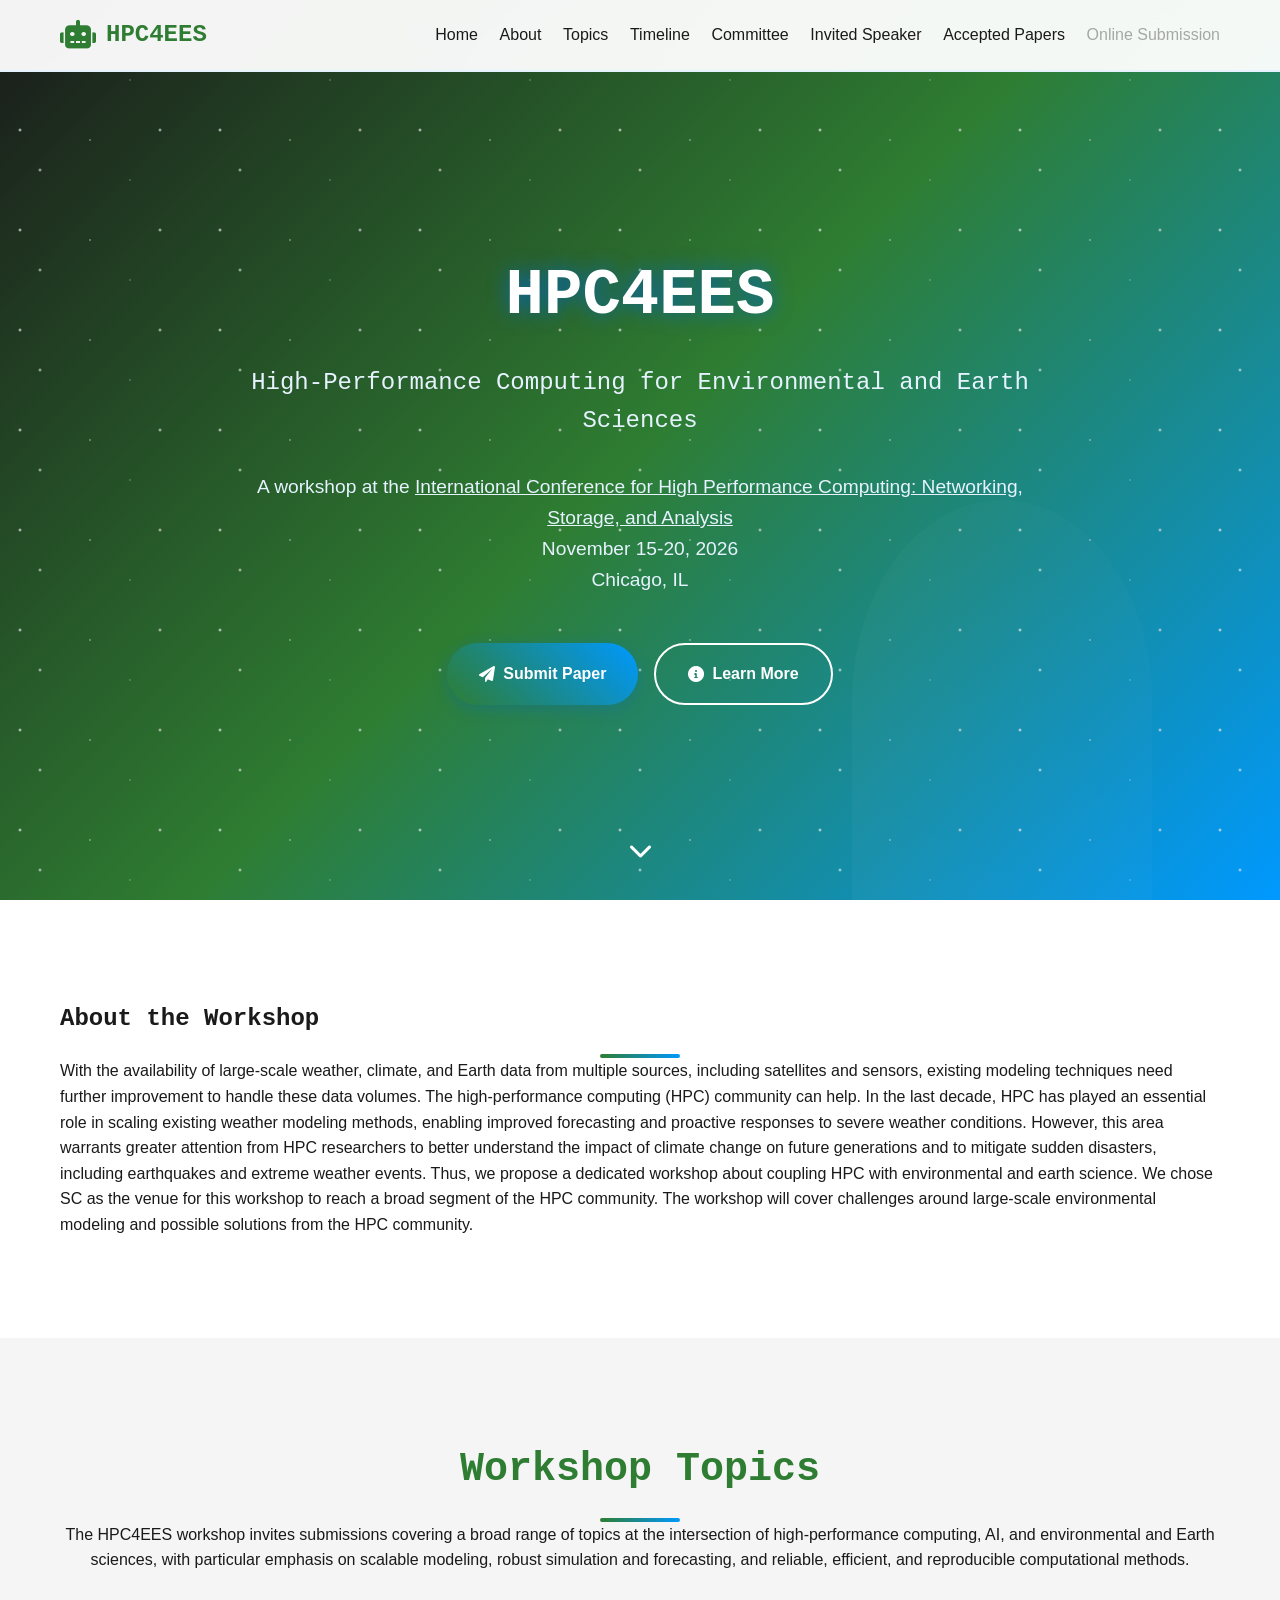
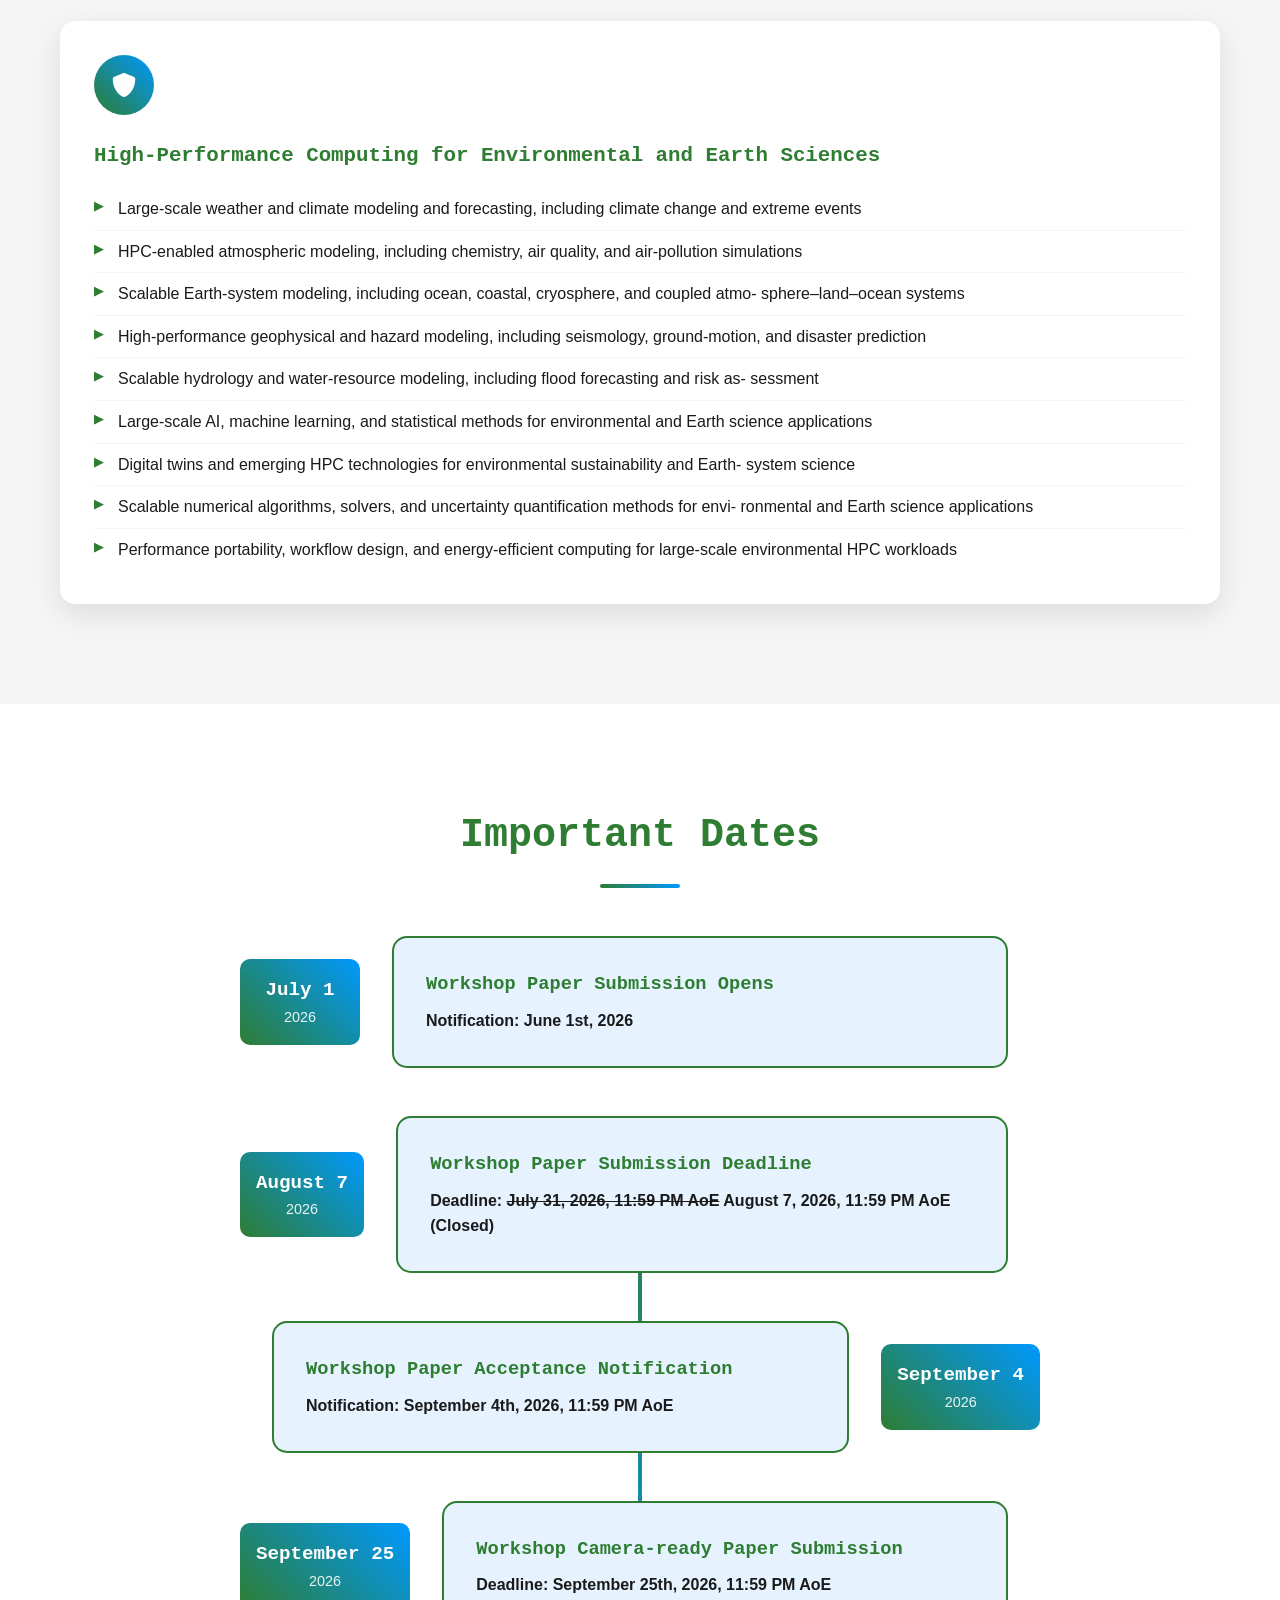
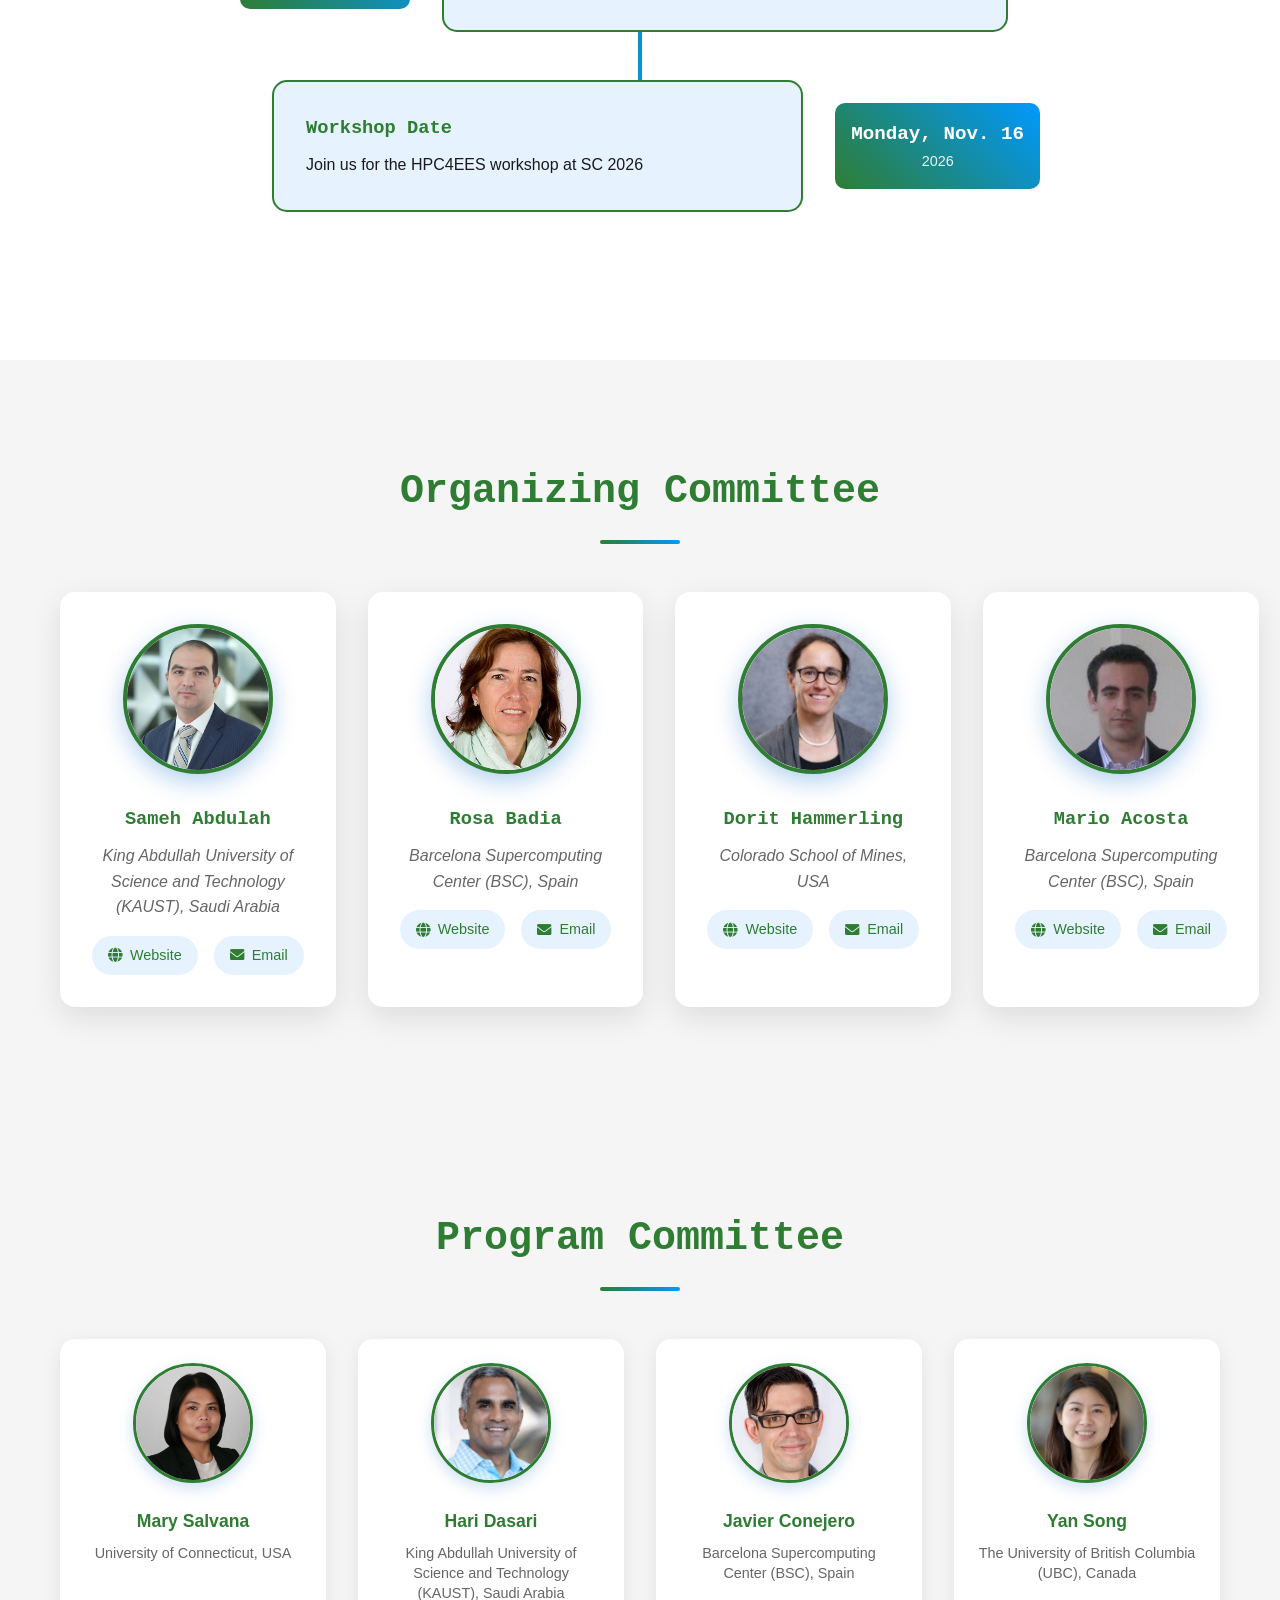
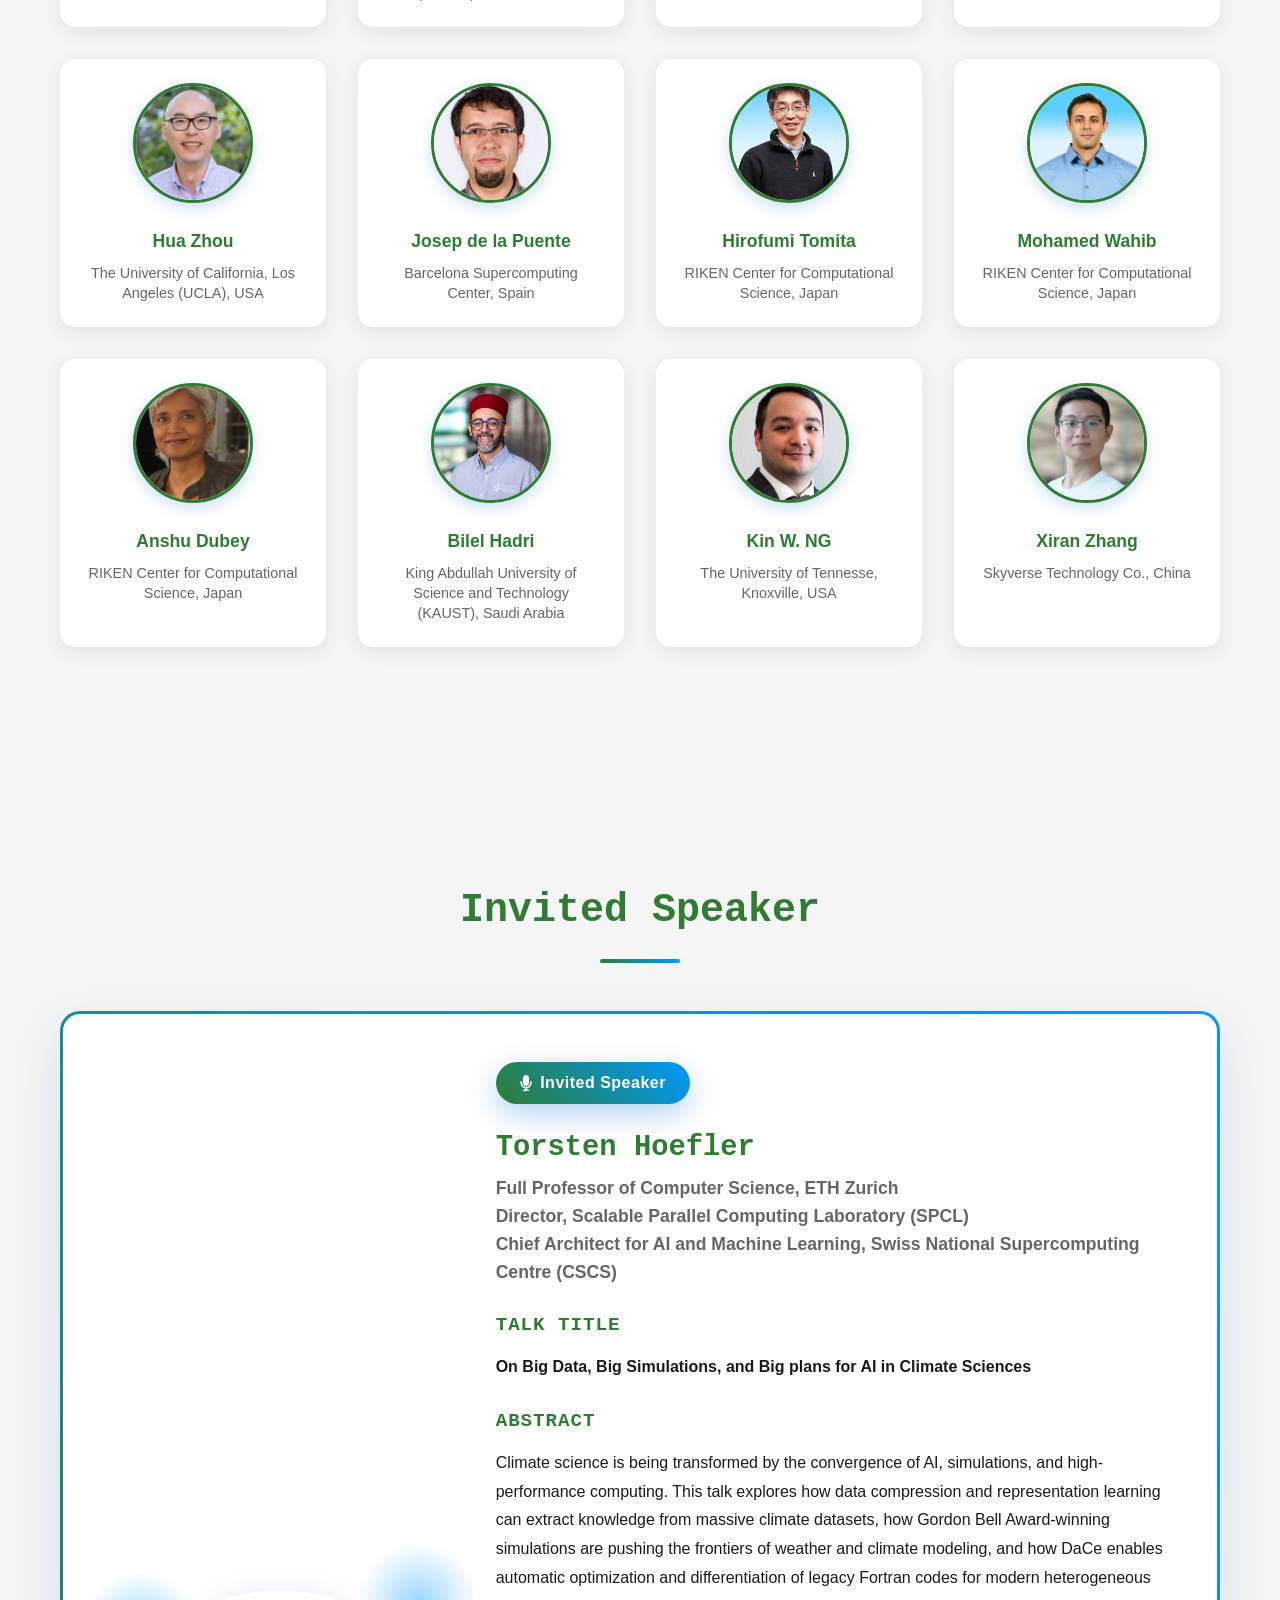
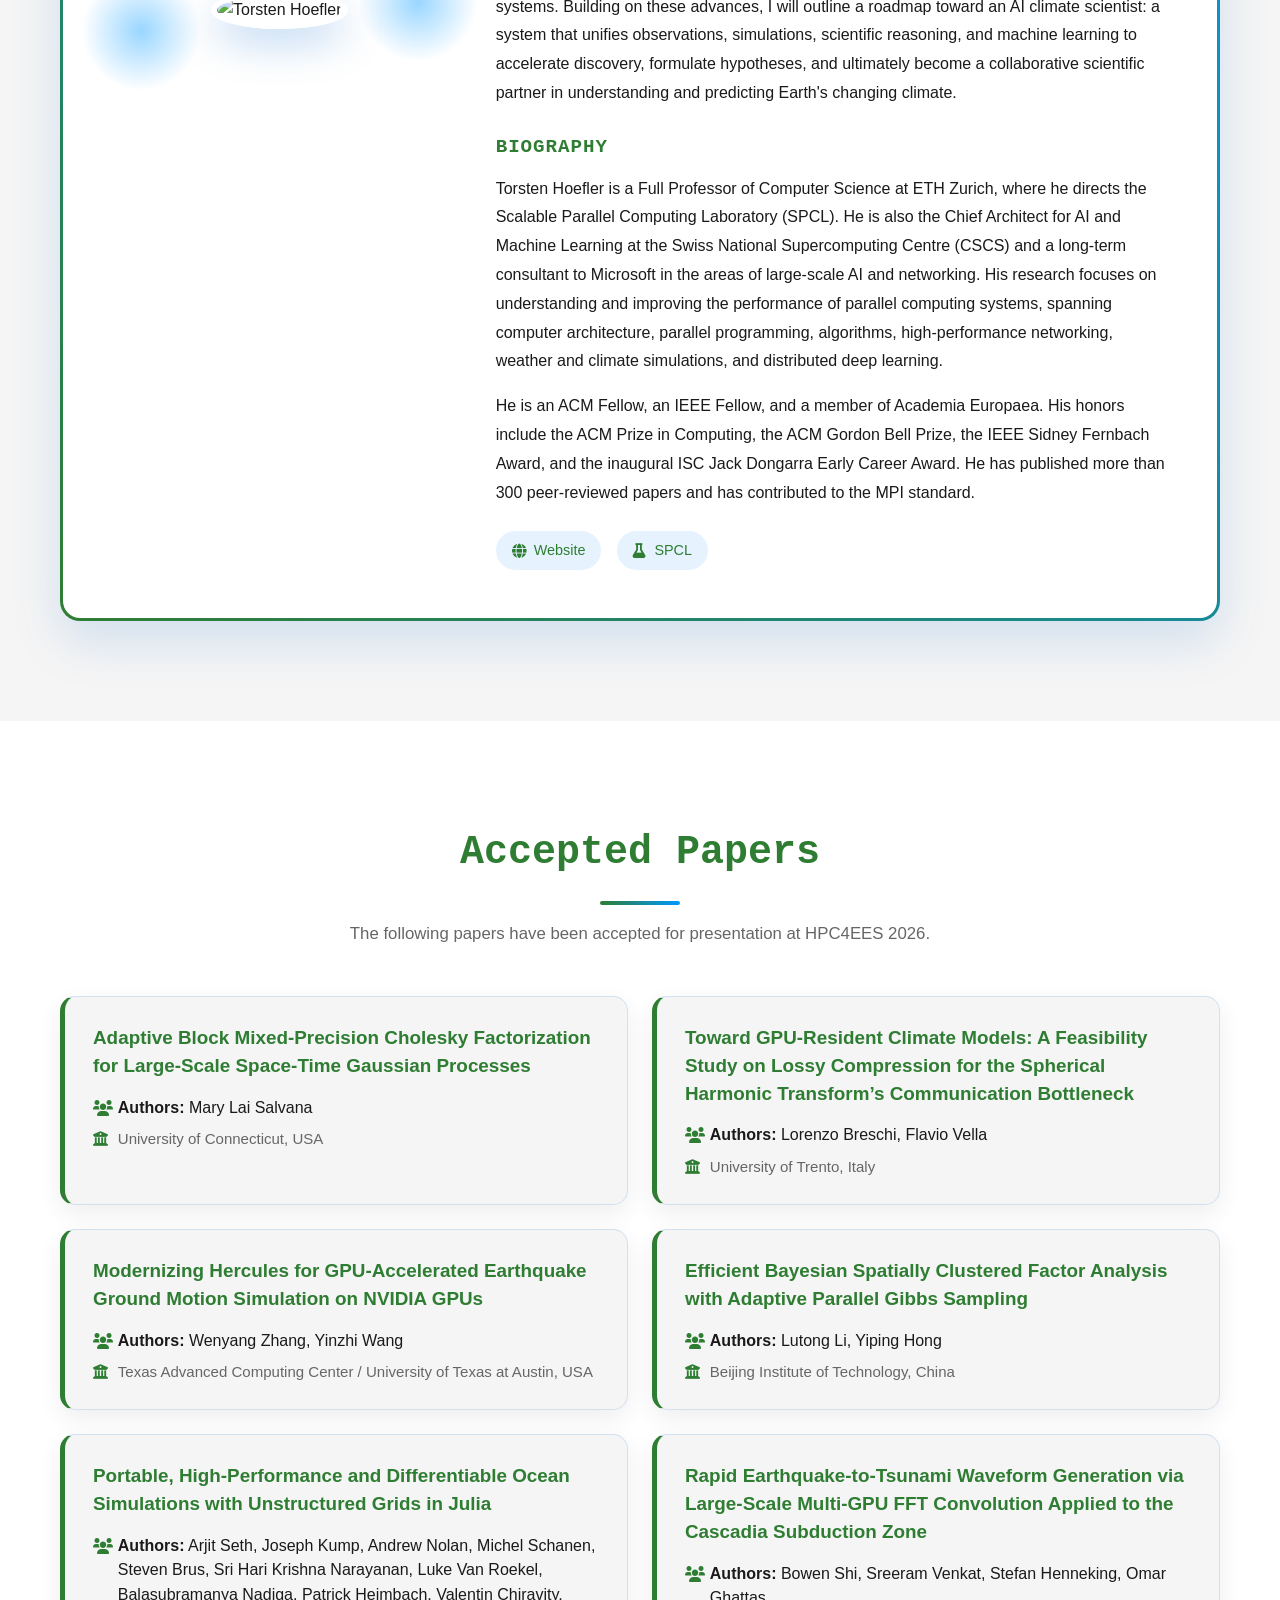
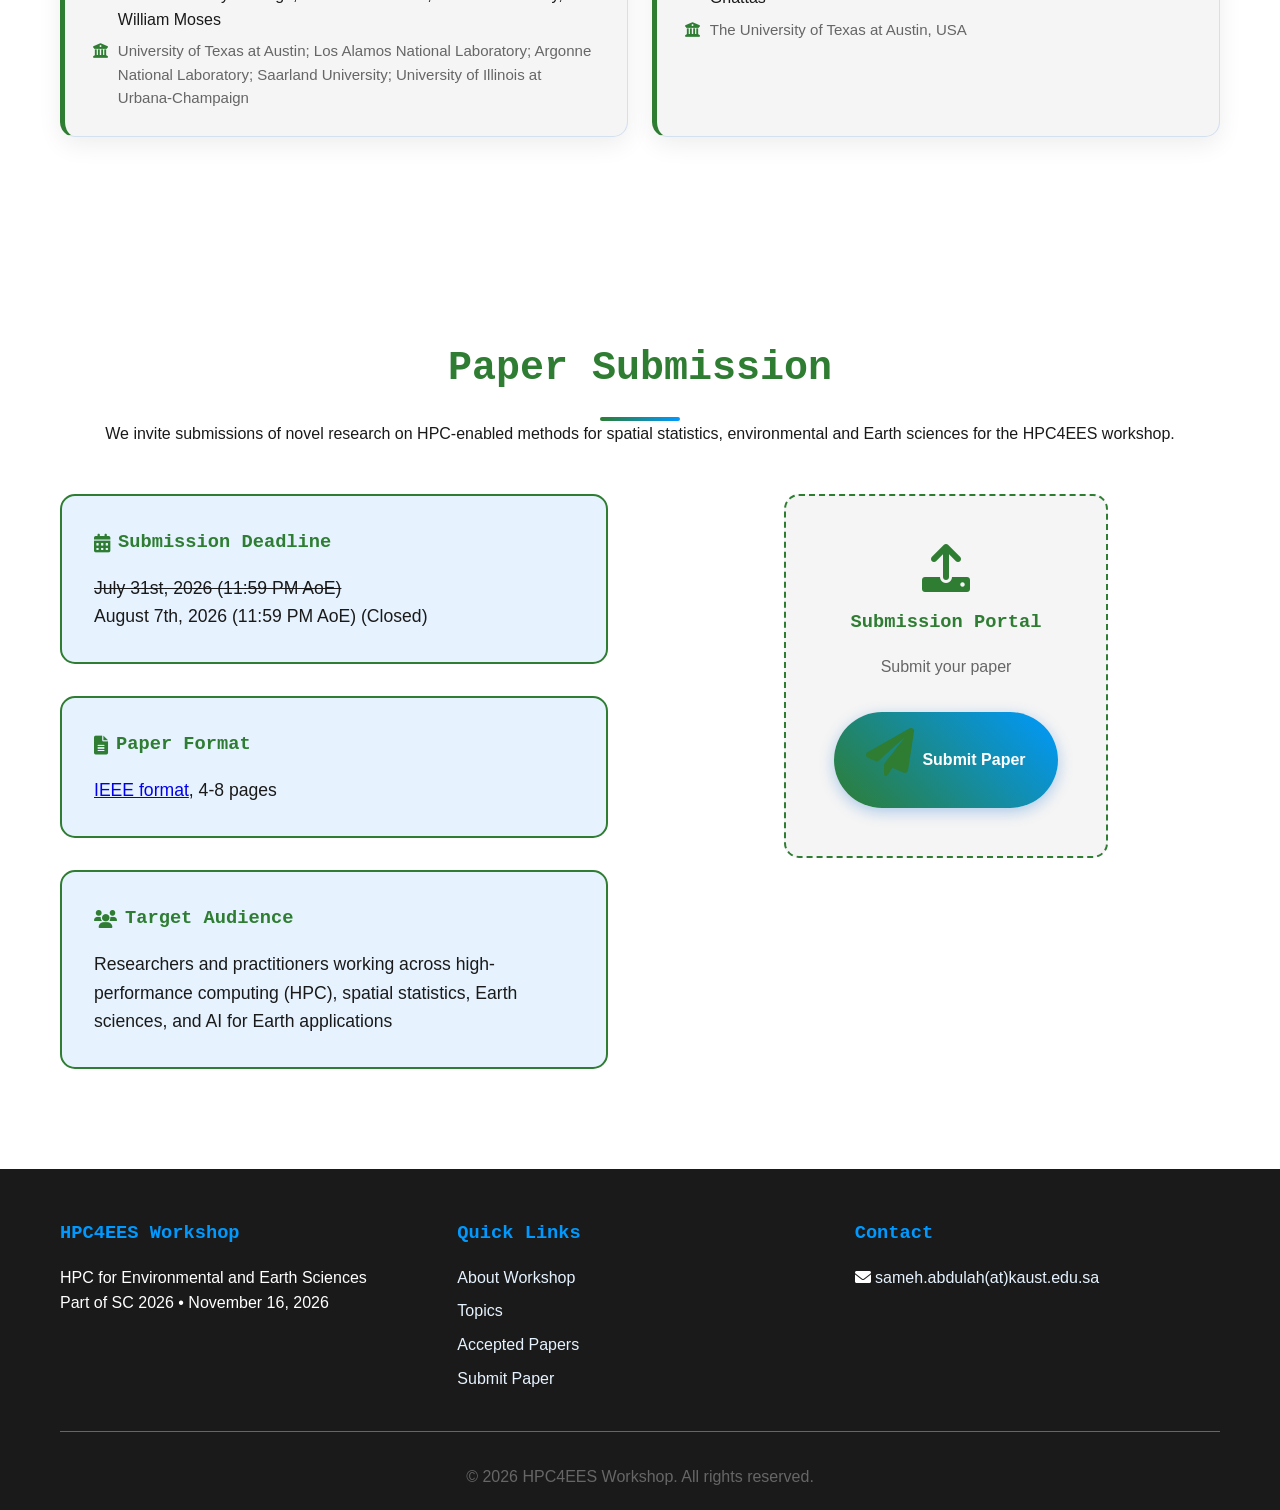
==== index.html @ 78fa42cd "more" ====
<!DOCTYPE html>
<html lang="en">
<head>
    <meta charset="UTF-8">
    <meta name="viewport" content="width=device-width, initial-scale=1.0">
    <title>HPC4EES Workshop - High-Performance Computing for Environmental and Earth Sciences</title>
    <link rel="icon" type="image/svg+xml" href="favicon.svg">
    <link rel="stylesheet" href="styles.css">
    <link href="https://fonts.googleapis.com/css2?family=Inter:wght@300;400;500;600;700;800&display=swap" rel="stylesheet">
    <link rel="stylesheet" href="https://cdnjs.cloudflare.com/ajax/libs/font-awesome/6.0.0/css/all.min.css">
</head>
<body>
    <!-- Navigation -->
    <nav class="navbar">
        <div class="nav-container">
            <div class="nav-logo">
                <i class="fas fa-robot"></i>
                <span>HPC4EES</span>
            </div>
            <ul class="nav-menu">
                <li><a href="#home">Home</a></li>
                <li><a href="#about">About</a></li>
                <li><a href="#topics">Topics</a></li>
                <li><a href="#timeline">Timeline</a></li>
                <li class="dropdown">
                    <a href="#committee">Committee</a>
                    <ul class="dropdown-menu">
                        <li><a href="#committee">Organizing Committee</a></li>
                        <li><a href="#program-committee">Program Committee</a></li>
                    </ul>
                </li>
                <li class="dropdown">
                    <a href="#keynote">Invited Speaker</a>
		         <ul class="dropdown-menu">
                        <li><a href="#keynote">Invited Speaker</a></li>
                    </ul>
                </li>
                <li><a href="#accepted-papers">Accepted Papers</a></li>
                <li><span class="nav-link-disabled" aria-disabled="true">Online Submission</span></li>
            </ul>
            <div class="hamburger">
                <span></span>
                <span></span>
                <span></span>
            </div>
        </div>
    </nav>

    <!-- Hero Section -->
    <section id="home" class="hero">
        <div class="hero-background">
            <!-- Placeholder for hero background -->
            <div class="placeholder-bg">
                <div class="stars"></div>
                <div class="r2d2-silhouette"></div>
            </div>
        </div>
        <div class="hero-content">
            <div class="hero-text">
                <h1 class="hero-title">
                    <span class="title-main">HPC4EES</span>
                    <span class="title-sub">High-Performance Computing for Environmental and Earth Sciences</span>
                </h1>
                <p class="hero-description">
                    A workshop at the <a href="https://sc26.supercomputing.org/" target="_blank" style="color: var(--light-green); text-decoration: underline;"> International Conference for High Performance Computing: Networking, Storage, and Analysis</a><br>
                    November 15-20, 2026
                    <br/> Chicago, IL
                </p>
                <div class="hero-buttons">
                    <a href="#submission" class="btn btn-primary">
                        <i class="fas fa-paper-plane"></i>
                        Submit Paper
                    </a>
                    <a href="#about" class="btn btn-secondary">
                        <i class="fas fa-info-circle"></i>
                        Learn More
                    </a>
                </div>
            </div>
        </div>
        <div class="scroll-indicator">
            <i class="fas fa-chevron-down"></i>
        </div>
    </section>

    <!-- About Section -->
    <section id="about" class="about">
        <div class="container">
                      <h2>About the Workshop</h2>
                <div class="section-divider"></div>
		<p>
		With the availability of large-scale weather, climate, and Earth data from multiple sources, including satellites and sensors, existing modeling techniques need further improvement to handle these data volumes. The high-performance computing (HPC) community can help. In the last decade, HPC has played an essential role in scaling existing weather modeling methods, enabling improved forecasting and proactive responses to severe weather conditions. However, this area warrants greater attention from HPC researchers to better understand the impact of climate change on future generations and to mitigate sudden disasters, including earthquakes and extreme weather events. Thus, we propose a dedicated workshop about coupling HPC with environmental and earth science. We chose SC as the venue for this workshop to reach a broad segment of the HPC community. The workshop will cover challenges around large-scale environmental modeling and possible solutions from the HPC community.
		</p>
            </div>
        </div>
    </section>

    <!-- Topics Section -->
    <section id="topics" class="topics">
        <div class="container">
            <div class="section-header">
                <h2>Workshop Topics</h2>
                <div class="section-divider"></div>
                <p>The HPC4EES workshop invites submissions covering a broad range of topics at the intersection of high-performance computing, AI, and environmental and Earth sciences, with particular emphasis on scalable modeling, robust simulation and forecasting, and reliable, efficient, and reproducible computational methods.</p>
            </div>
            <div class="topics-grid">
                <div class="topic-card">
                    <div class="topic-icon">
                        <i class="fas fa-shield-alt"></i>
                    </div>
                    <h3>High-Performance Computing for Environmental and Earth Sciences</h3>
                    <ul>
                        <li>Large-scale weather and climate modeling and forecasting, including climate change and
extreme events</li>
                        <li>HPC-enabled atmospheric modeling, including chemistry, air quality, and air-pollution
simulations</li>
                        <li>Scalable Earth-system modeling, including ocean, coastal, cryosphere, and coupled atmo-
sphere–land–ocean systems</li>
                        <li>High-performance geophysical and hazard modeling, including seismology, ground-motion,
and disaster prediction</li>
                        <li>Scalable hydrology and water-resource modeling, including flood forecasting and risk as-
sessment</li>
                        <li>Large-scale AI, machine learning, and statistical methods for environmental and Earth
science applications</li>
			<li>
Digital twins and emerging HPC technologies for environmental sustainability and Earth-
system science
			</li>
			<li>
				Scalable numerical algorithms, solvers, and uncertainty quantification methods for envi-
ronmental and Earth science applications
			</li>
			<li>
				Performance portability, workflow design, and energy-efficient computing for large-scale
environmental HPC workloads
			</li>
                    </ul>
                </div>
            </div>
        </div>
    </section>

    <!-- Timeline Section -->
    <section id="timeline" class="timeline">
        <div class="container">
            <div class="section-header">
                <h2>Important Dates</h2>
                <div class="section-divider"></div>
            </div>
	           <div class="timeline-container">
                <div class="timeline-item">
                    <div class="timeline-date">
                        <div class="date">July 1</div>
                        <div class="year">2026</div>
                    </div>
                    <div class="timeline-content">
                       <h3>Workshop Paper Submission Opens</h3>
                        <p><strong>Notification: June 1st, 2026</strong></p>
                    </div>
                </div>
		                </div>
            <div class="timeline-container">
                <div class="timeline-item">
                    <div class="timeline-date">
                        <div class="date">August 7</div>
                        <div class="year">2026</div>
                    </div>
                    <div class="timeline-content">
                        <h3>Workshop Paper Submission Deadline</h3>
                    <p><strong>Deadline: <s>July 31, 2026, 11:59 PM AoE</s> August 7, 2026, 11:59 PM AoE (Closed)</strong></p>
		    </div>
                </div>
                <div class="timeline-item">
                    <div class="timeline-date">
                        <div class="date">September 4</div>
                        <div class="year">2026</div>
                    </div>
                    <div class="timeline-content">
                        <h3>Workshop Paper Acceptance Notification</h3>
                        <p><strong>Notification: September 4th, 2026, 11:59 PM AoE</strong></p>
                    </div>
                </div>
                <div class="timeline-item">
                    <div class="timeline-date">
                        <div class="date">September 25</div>
                        <div class="year">2026</div>
                    </div>
                    <div class="timeline-content">
                        <h3>Workshop Camera-ready Paper Submission</h3>
                        <p><strong>Deadline: September 25th, 2026, 11:59 PM AoE</strong></p>
                    </div>
                </div>
                <div class="timeline-item">
                    <div class="timeline-date">
                        <div class="date">Monday, Nov. 16</div>
                        <div class="year">2026</div>
                    </div>
                    <div class="timeline-content">
                        <h3>Workshop Date</h3>
                        <p>Join us for the HPC4EES workshop at SC 2026</p>
                    </div>
                </div>
            </div>
        </div>
    </section>

    <!-- Organizing Committee Section -->
    <section id="committee" class="committee">
        <div class="container">
            <div class="section-header">
                <h2>Organizing Committee</h2>
                <div class="section-divider"></div>
            </div>
            <div class="committee-grid">
                <div class="committee-member">
                    <div class="member-photo">
                        <img src="images/sameh.png" alt="Sameh Abdulah" class="member-image">
                    </div>
                    <div class="member-info">
                        <h3>Sameh Abdulah</h3>
                        <p class="member-affiliation">King Abdullah University of Science and Technology  (KAUST), Saudi Arabia</p>
                        <div class="member-links">
                            <a href="https://sites.google.com/view/samehabdulah" target="_blank"><i class="fas fa-globe"></i> Website</a>
                            <a href="mailto:sameh.abdulah@kaust.edu.sa"><i class="fas fa-envelope"></i> Email</a>
                        </div>
                    </div>
                </div>
                <div class="committee-member">
                    <div class="member-photo">
                        <img src="images/rosa.jpeg" alt="Rosa Badia" class="member-image">
                    </div>
                    <div class="member-info">
                        <h3>Rosa Badia</h3>
                        <p class="member-affiliation">Barcelona Supercomputing Center (BSC), Spain</p>
                        <div class="member-links">
                            <a href="https://www.bsc.es/badia-rosa-m" target="_blank"><i class="fas fa-globe"></i> Website</a>
                            <a href="mailto:rosa.m.badia@bsc.es"><i class="fas fa-envelope"></i> Email</a>
                        </div>
                    </div>
                </div>
                <div class="committee-member">
                    <div class="member-photo">
                        <img src="images/dorit.jpg" alt="Dorit Hammerling" class="member-image">
                    </div>
                    <div class="member-info">
                        <h3>Dorit Hammerling</h3>
                        <p class="member-affiliation">Colorado School of Mines, USA</p>
                        <div class="member-links">
                            <a href="https://ams.mines.edu/project/hammerling-dorit/" target="_blank"><i class="fas fa-globe"></i> Website</a>
                            <a href="mailto:hammerling@mines.edu"><i class="fas fa-envelope"></i> Email</a>
                        </div>
                    </div>
                </div>
                <div class="committee-member">
                    <div class="member-photo">
                        <img src="images/mario.jpg" alt="Mario Acosta" class="member-image">
                    </div>
                    <div class="member-info">
                        <h3> Mario Acosta</h3>
                        <p class="member-affiliation">Barcelona Supercomputing Center (BSC), Spain</p>
                        <div class="member-links">
                            <a href="https://www.bsc.es/acosta-mario" target="_blank"><i class="fas fa-globe"></i> Website</a>
                            <a href="mailto:mario.acosta@bsc.es"><i class="fas fa-envelope"></i> Email</a>
                        </div>
                    </div>
                </div>
            </div>
        </div>
    </section>

    <!-- Program Committee Section -->
    <section id="program-committee" class="committee">
        <div class="container">
            <div class="section-header">
                <h2>Program Committee</h2>
                <div class="section-divider"></div>
            </div>
            <div class="program-committee-grid">
                <div class="program-committee-card">
                    <div class="pc-member-photo">
                        <img src="images/Program-Committee/mary.jpg" alt="Mary Salvana" class="pc-member-image">
                    </div>
                    <div class="pc-member-info">
                        <h3 class="pc-member-name">Mary Salvana</h3>
                        <p class="pc-member-affiliation"> University of Connecticut, USA</p>
                    </div>
                </div>
                <div class="program-committee-card">
                    <div class="pc-member-photo">
                        <img src="images/Program-Committee/Hari_Dasari.png" alt="Hari Dasari" class="pc-member-image">
                    </div>
                    <div class="pc-member-info">
                        <h3 class="pc-member-name">Hari Dasari</h3>
                        <p class="pc-member-affiliation">King Abdullah University of Science and Technology (KAUST), Saudi Arabia</p>
                    </div>
                </div>
                <div class="program-committee-card">
                    <div class="pc-member-photo">
                        <img src="images/Program-Committee/fconejer.jpeg" alt="Javier Conejero" class="pc-member-image">
                    </div>
                    <div class="pc-member-info">
                        <h3 class="pc-member-name">Javier Conejero</h3>
                        <p class="pc-member-affiliation">Barcelona Supercomputing Center (BSC), Spain</p>
                    </div>
                </div>
                <div class="program-committee-card">
                    <div class="pc-member-photo">
                        <img src="images/Program-Committee/Yan_Song.png" alt="Yan Song" class="pc-member-image">
                    </div>
                    <div class="pc-member-info">
                        <h3 class="pc-member-name">Yan Song</h3>
                        <p class="pc-member-affiliation"> The University of British Columbia (UBC), Canada</p>
                    </div>
                </div>
                <div class="program-committee-card">
                    <div class="pc-member-photo">
                        <img src="images/Program-Committee/hua_zhou.jpg" alt="Hua Zhou" class="pc-member-image">
                    </div>
                    <div class="pc-member-info">
                        <h3 class="pc-member-name">Hua Zhou</h3>
                        <p class="pc-member-affiliation"> The University of California, Los Angeles (UCLA), USA</p>
                    </div>
                </div>		
	                    <div class="program-committee-card">
                    <div class="pc-member-photo">
                        <img src="images/Program-Committee/jde.jpeg" alt="Josep" class="pc-member-image">
                    </div>
                    <div class="pc-member-info">
                        <h3 class="pc-member-name">Josep de la Puente</h3>
                        <p class="pc-member-affiliation"> Barcelona Supercomputing Center, Spain</p>
                    </div>
		    </div>
		    <div class="program-committee-card">
                    <div class="pc-member-photo">
                        <img src="images/Program-Committee/Hirofumi_Tomita.jpeg" alt="Hirofumi Tomita" class="pc-member-image">
                    </div>
                    <div class="pc-member-info">
                        <h3 class="pc-member-name">Hirofumi Tomita</h3>
                        <p class="pc-member-affiliation">RIKEN Center for Computational Science, Japan</p>
                    </div>
</div>
                    <div class="program-committee-card">
                    <div class="pc-member-photo">
                        <img src="images/Program-Committee/mohamed.jpg" alt="Mohamed Wahib" class="pc-member-image">
                    </div>
                    <div class="pc-member-info">
                        <h3 class="pc-member-name">Mohamed Wahib</h3>
                        <p class="pc-member-affiliation">RIKEN Center for Computational Science, Japan</p>
                    </div>
</div>

		                        <div class="program-committee-card">
                    <div class="pc-member-photo">
                        <img src="images/Program-Committee/Anshu_Dubey.png" alt="Anshu Dubey" class="pc-member-image">
                    </div>
                    <div class="pc-member-info">
                        <h3 class="pc-member-name">Anshu Dubey</h3>
                        <p class="pc-member-affiliation">RIKEN Center for Computational Science, Japan</p>
                    </div>		    
                </div>
<div class="program-committee-card">
                    <div class="pc-member-photo">
                        <img src="images/Program-Committee/bilel.jpg" alt="jde" class="pc-member-image">
                    </div>
                    <div class="pc-member-info">
                        <h3 class="pc-member-name">Bilel Hadri</h3>
                        <p class="pc-member-affiliation">King Abdullah University of Science and Technology (KAUST), Saudi Arabia</p>
                    </div>
                </div>
<div class="program-committee-card">
                    <div class="pc-member-photo">
                        <img src="images/Program-Committee/Kin-Ng-headshot.jpg" alt="Kin W. NG" class="pc-member-image">
                    </div>
                    <div class="pc-member-info">
                        <h3 class="pc-member-name">Kin W. NG</h3>
                        <p class="pc-member-affiliation">The University of Tennesse, Knoxville, USA</p>
                    </div>
                </div>
<div class="program-committee-card">
                    <div class="pc-member-photo">
                        <img src="images/Program-Committee/xiran.jpeg" alt="Xiran Zhang" class="pc-member-image">
                    </div>
                    <div class="pc-member-info">
                        <h3 class="pc-member-name">Xiran Zhang</h3>
                        <p class="pc-member-affiliation">Skyverse Technology Co., China</p>
                    </div>
                </div>
            </div>
            </div>

        </div>
    </section>



    <!-- Invited Speaker Section -->
    <section id="keynote" class="keynote">
        <div class="container">
            <div class="section-header">
                <h2>Invited Speaker</h2>
                <div class="section-divider"></div>
            </div>

            <div class="keynote-card">
                <div class="keynote-image">
                    <img src="https://ethz.ch/en/news-and-events/eth-news/news/2025/03/super-fast-computers-for-ai-torsten-hoefler-awarded-acm-prize/_jcr_content/articleLeadImage/image.imageformat.carousel.320782272.jpg"
                         alt="Torsten Hoefler"
                         loading="lazy">
                    <p style="margin-top: 0.8rem; font-size: 0.78rem; color: var(--medium-gray);">
                    </p>
                </div>

                <div class="keynote-content">
                    <div class="keynote-tag">
                        <i class="fas fa-microphone"></i>
                        Invited Speaker
                    </div>

                    <div>
                        <h3 style="margin-bottom: 0.35rem;">Torsten Hoefler</h3>
                        <p class="keynote-speaker">
                            Full Professor of Computer Science, ETH Zurich<br>
                            Director, Scalable Parallel Computing Laboratory (SPCL)<br>
                            Chief Architect for AI and Machine Learning, Swiss National Supercomputing Centre (CSCS)
                        </p>
                    </div>

                    <div class="keynote-section">
                        <h4>Talk Title</h4>
                        <p>
                            <strong>On Big Data, Big Simulations, and Big plans for AI in Climate Sciences</strong>
                        </p>
                    </div>

                    <div class="keynote-section">
                        <h4>Abstract</h4>
                        <p>
                            Climate science is being transformed by the convergence of AI, simulations, and
                            high-performance computing. This talk explores how data compression and representation
                            learning can extract knowledge from massive climate datasets, how Gordon Bell Award-winning
                            simulations are pushing the frontiers of weather and climate modeling, and how DaCe enables
                            automatic optimization and differentiation of legacy Fortran codes for modern heterogeneous
                            systems. Building on these advances, I will outline a roadmap toward an AI climate scientist:
                            a system that unifies observations, simulations, scientific reasoning, and machine learning
                            to accelerate discovery, formulate hypotheses, and ultimately become a collaborative
                            scientific partner in understanding and predicting Earth's changing climate.
                        </p>
                    </div>

                    <div class="keynote-section">
                        <h4>Biography</h4>
                        <p>
                            Torsten Hoefler is a Full Professor of Computer Science at ETH Zurich, where he directs the
                            Scalable Parallel Computing Laboratory (SPCL). He is also the Chief Architect for AI and
                            Machine Learning at the Swiss National Supercomputing Centre (CSCS) and a long-term consultant
                            to Microsoft in the areas of large-scale AI and networking. His research focuses on understanding
                            and improving the performance of parallel computing systems, spanning computer architecture,
                            parallel programming, algorithms, high-performance networking, weather and climate simulations,
                            and distributed deep learning.
                        </p>
                        <p>
                            He is an ACM Fellow, an IEEE Fellow, and a member of Academia Europaea. His honors include the
                            ACM Prize in Computing, the ACM Gordon Bell Prize, the IEEE Sidney Fernbach Award, and the
                            inaugural ISC Jack Dongarra Early Career Award. He has published more than 300 peer-reviewed
                            papers and has contributed to the MPI standard.
                        </p>
                    </div>

                    <div class="member-links" style="justify-content: flex-start; flex-wrap: wrap;">
                        <a href="https://htor.inf.ethz.ch/" target="_blank" rel="noopener noreferrer">
                            <i class="fas fa-globe"></i> Website
                        </a>
                        <a href="https://spcl.inf.ethz.ch/" target="_blank" rel="noopener noreferrer">
                            <i class="fas fa-flask"></i> SPCL
                        </a>
                    </div>
                </div>
            </div>
        </div>
    </section>


    <!-- Accepted Papers Section -->
    <section id="accepted-papers" class="accepted-papers">
        <div class="container">
            <div class="section-header">
                <h2>Accepted Papers</h2>
                <div class="section-divider"></div>
                <p>The following papers have been accepted for presentation at HPC4EES 2026.</p>
            </div>
            <div class="accepted-papers-grid">
                <article class="accepted-paper-card">
                    <h3>Adaptive Block Mixed-Precision Cholesky Factorization for Large-Scale Space-Time Gaussian Processes</h3>
                    <p class="accepted-paper-author"><i class="fas fa-users"></i> <span><strong>Authors:</strong> Mary Lai Salvana</span></p>
                    <p class="accepted-paper-affiliation"><i class="fas fa-university"></i> University of Connecticut, USA</p>
                </article>
                <article class="accepted-paper-card">
                    <h3>Toward GPU-Resident Climate Models: A Feasibility Study on Lossy Compression for the Spherical Harmonic Transform’s Communication Bottleneck</h3>
                    <p class="accepted-paper-author"><i class="fas fa-users"></i> <span><strong>Authors:</strong> Lorenzo Breschi, Flavio Vella</span></p>
                    <p class="accepted-paper-affiliation"><i class="fas fa-university"></i> University of Trento, Italy</p>
                </article>
                <article class="accepted-paper-card">
                    <h3>Modernizing Hercules for GPU-Accelerated Earthquake Ground Motion Simulation on NVIDIA GPUs</h3>
                    <p class="accepted-paper-author"><i class="fas fa-users"></i> <span><strong>Authors:</strong> Wenyang Zhang, Yinzhi Wang</span></p>
                    <p class="accepted-paper-affiliation"><i class="fas fa-university"></i> Texas Advanced Computing Center / University of Texas at Austin, USA</p>
                </article>
                <article class="accepted-paper-card">
                    <h3>Efficient Bayesian Spatially Clustered Factor Analysis with Adaptive Parallel Gibbs Sampling</h3>
                    <p class="accepted-paper-author"><i class="fas fa-users"></i> <span><strong>Authors:</strong> Lutong Li, Yiping Hong</span></p>
                    <p class="accepted-paper-affiliation"><i class="fas fa-university"></i> Beijing Institute of Technology, China</p>
                </article>
                <article class="accepted-paper-card">
                    <h3>Portable, High-Performance and Differentiable Ocean Simulations with Unstructured Grids in Julia</h3>
                    <p class="accepted-paper-author"><i class="fas fa-users"></i> <span><strong>Authors:</strong> Arjit Seth, Joseph Kump, Andrew Nolan, Michel Schanen, Steven Brus, Sri Hari Krishna Narayanan, Luke Van Roekel, Balasubramanya Nadiga, Patrick Heimbach, Valentin Chiravity, William Moses</span></p>
                    <p class="accepted-paper-affiliation"><i class="fas fa-university"></i> University of Texas at Austin; Los Alamos National Laboratory; Argonne National Laboratory; Saarland University; University of Illinois at Urbana-Champaign</p>
                </article>
                <article class="accepted-paper-card">
                    <h3>Rapid Earthquake-to-Tsunami Waveform Generation via Large-Scale Multi-GPU FFT Convolution Applied to the Cascadia Subduction Zone</h3>
                    <p class="accepted-paper-author"><i class="fas fa-users"></i> <span><strong>Authors:</strong> Bowen Shi, Sreeram Venkat, Stefan Henneking, Omar Ghattas</span></p>
                    <p class="accepted-paper-affiliation"><i class="fas fa-university"></i> The University of Texas at Austin, USA</p>
                </article>
            </div>
        </div>
    </section>

    <!-- Submission Section -->
    <section id="submission" class="submission">
        <div class="container">
            <div class="section-header">
                <h2>Paper Submission</h2>
                <div class="section-divider"></div>
                <p>We invite submissions of novel research on HPC-enabled methods for spatial statistics, environmental and Earth sciences for the HPC4EES workshop.</p>
            </div>
            <div class="submission-content">
                <div class="submission-info">
                    <div class="info-card">
                        <h3><i class="fas fa-calendar-alt"></i> Submission Deadline</h3>
                    <p><s>July 31st, 2026 (11:59 PM AoE)</s></p> <p>August 7th, 2026 (11:59 PM AoE) (Closed)</p>
		    </div>
                    <div class="info-card">
                        <h3><i class="fas fa-file-alt"></i> Paper Format</h3>
                        <p><a href="https://www.ieee.org/conferences/publishing/templates.html" target="_blank">IEEE format</a>, 4-8 pages</p>
                    </div>
                    <div class="info-card">
                        <h3><i class="fas fa-users"></i> Target Audience</h3>
                        <p>Researchers and practitioners working across high-performance computing (HPC), spatial statistics, Earth sciences, and AI for Earth applications</p>
                    </div>
                </div>
                <div class="submission-form">
                    <div class="form-placeholder">
                        <i class="fas fa-upload"></i>
                        <h3>Submission Portal</h3>
                        <p>Submit your paper</p>
                        <a href="https://submissions.supercomputing.org/?args=[base64]" target="_blank" class="btn btn-primary">
                            <i class="fas fa-paper-plane"></i>
                            Submit Paper
                        </a>
                    </div>
                </div>
            </div>
        </div>
    </section>

    <!-- Footer -->
    <footer class="footer">
        <div class="container">
            <div class="footer-content">
                <div class="footer-section">
                    <h3>HPC4EES Workshop</h3>
                    <p>HPC for Environmental and Earth Sciences</p>
                    <p>Part of SC 2026 • November 16, 2026</p>
                </div>
                <div class="footer-section">
                    <h3>Quick Links</h3>
                    <ul>
                        <li><a href="#about">About Workshop</a></li>
                        <li><a href="#topics">Topics</a></li>
                        <li><a href="#accepted-papers">Accepted Papers</a></li>
                        <li><a href="#submission">Submit Paper</a></li>
                    </ul>
                </div>
                <div class="footer-section">
                    <h3>Contact</h3>
                    <p><i class="fas fa-envelope"></i> <a href="mailto:hpc4ees-2026@easychair.org">sameh.abdulah(at)kaust.edu.sa</a></p>
                </div>
            </div>
            <div class="footer-bottom">
                <p>&copy; 2026 HPC4EES Workshop. All rights reserved.</p>
            </div>
        </div>
    </footer>

    <script src="script.js"></script>
</body>
</html>
---- styles.css ----
/* Reset and Base Styles */
* {
    margin: 0;
    padding: 0;
    box-sizing: border-box;
}

:root { --primary-blue: #2e7d32; --secondary-blue: #004499; --accent-blue: #0099ff; --light-blue: #e6f3ff; --white: #ffffff; --dark-gray: #1a1a1a; --medium-gray: #666666; --light-gray: #f5f5f5; --success-green: #00cc66; --warning-orange: #ff9900; --error-red: #ff3333; }

body {
    font-family: 'Roboto', sans-serif;
    line-height: 1.6;
    color: var(--dark-gray);
    overflow-x: hidden;
}

.container {
    max-width: 1200px;
    margin: 0 auto;
    padding: 0 20px;
}

/* Typography */
h1, h2, h3, h4, h5, h6 {
    font-family: 'Orbitron', monospace;
    font-weight: 700;
    margin-bottom: 1rem;
}

.section-header {
    text-align: center;
    margin-bottom: 3rem;
}

.section-header h2 {
    font-size: 2.5rem;
    color: var(--primary-blue);
    margin-bottom: 1rem;
}

.section-divider {
    width: 80px;
    height: 4px;
    background: linear-gradient(90deg, var(--primary-blue), var(--accent-blue));
    margin: 0 auto;
    border-radius: 2px;
}

/* Navigation */
.navbar {
    position: fixed;
    top: 0;
    width: 100%;
    background: rgba(255, 255, 255, 0.95);
    backdrop-filter: blur(10px);
    z-index: 1000;
    transition: all 0.3s ease;
    border-bottom: 2px solid var(--light-blue);
}

.nav-container {
    max-width: 1200px;
    margin: 0 auto;
    padding: 0 20px;
    display: flex;
    justify-content: space-between;
    align-items: center;
    height: 70px;
}

.nav-logo {
    display: flex;
    align-items: center;
    font-family: 'Orbitron', monospace;
    font-weight: 900;
    font-size: 1.5rem;
    color: var(--primary-blue);
}

.nav-logo i {
    margin-right: 10px;
    font-size: 1.8rem;
}

.nav-menu {
    display: flex;
    list-style: none;
    gap: 1.35rem;
}

.nav-menu a {
    text-decoration: none;
    color: var(--dark-gray);
    font-weight: 500;
    transition: color 0.3s ease;
    position: relative;
}

.nav-menu a:hover {
    color: var(--primary-blue);
}

.nav-menu a::after {
    content: '';
    position: absolute;
    bottom: -5px;
    left: 0;
    width: 0;
    height: 2px;
    background: var(--primary-blue);
    transition: width 0.3s ease;
}

.nav-menu a:hover::after {
    width: 100%;
}

.nav-link-disabled {
    color: var(--medium-gray);
    font-weight: 500;
    cursor: not-allowed;
    opacity: 0.55;
}

/* Dropdown Menu */
.dropdown {
    position: relative;
}

.dropdown-menu {
    position: absolute;
    top: 100%;
    left: 0;
    background: var(--white);
    box-shadow: 0 10px 30px rgba(0, 0, 0, 0.1);
    border-radius: 10px;
    padding: 1rem 0;
    min-width: 200px;
    opacity: 0;
    visibility: hidden;
    transform: translateY(-10px);
    transition: all 0.3s ease;
    z-index: 1000;
}

.dropdown:hover .dropdown-menu {
    opacity: 1;
    visibility: visible;
    transform: translateY(0);
}

.dropdown-menu li {
    list-style: none;
}

.dropdown-menu a {
    display: block;
    padding: 0.5rem 1.5rem;
    color: var(--dark-gray);
    text-decoration: none;
    transition: background-color 0.3s ease;
}

.dropdown-menu a:hover {
    background-color: var(--light-blue);
    color: var(--primary-blue);
}

.hamburger {
    display: none;
    flex-direction: column;
    cursor: pointer;
}

.hamburger span {
    width: 25px;
    height: 3px;
    background: var(--primary-blue);
    margin: 3px 0;
    transition: 0.3s;
}

/* Hero Section */
.hero {
    min-height: 100vh;
    position: relative;
    display: flex;
    align-items: center;
    justify-content: center;
    overflow-y: auto;
    overflow-x: hidden;
    padding: 100px 0 50px;
}

.hero-background {
    position: absolute;
    top: 0;
    left: 0;
    width: 100%;
    height: 100%;
    z-index: -1;
}

.placeholder-bg {
    width: 100%;
    height: 100%;
    background: linear-gradient(135deg, var(--dark-gray) 0%, var(--primary-blue) 50%, var(--accent-blue) 100%);
    position: relative;
    overflow: hidden;
}

.stars {
    position: absolute;
    width: 100%;
    height: 100%;
    background-image: 
        radial-gradient(2px 2px at 20px 30px, #eee, transparent),
        radial-gradient(2px 2px at 40px 70px, rgba(255,255,255,0.8), transparent),
        radial-gradient(1px 1px at 90px 40px, #fff, transparent),
        radial-gradient(1px 1px at 130px 80px, rgba(255,255,255,0.6), transparent),
        radial-gradient(2px 2px at 160px 30px, #ddd, transparent);
    background-repeat: repeat;
    background-size: 200px 100px;
    animation: twinkle 20s linear infinite;
}

@keyframes twinkle {
    0% { transform: translateY(0px); }
    100% { transform: translateY(-100px); }
}

.r2d2-silhouette {
    position: absolute;
    bottom: 0;
    right: 10%;
    width: 300px;
    height: 400px;
    background: linear-gradient(45deg, rgba(255,255,255,0.1), rgba(255,255,255,0.05));
    border-radius: 50% 50% 0 0;
    opacity: 0.3;
}

.hero-content {
    text-align: center;
    color: var(--white);
    z-index: 2;
    max-width: 1400px;
    padding: 0 20px;
    width: 100%;
    display: flex;
    flex-direction: column;
    align-items: center;
    gap: 3rem;
    position: relative;
}

.hero-text {
    text-align: center;
    width: 100%;
    max-width: 800px;
    margin: 0 auto;
    position: relative;
    z-index: 3;
    order: 1;
}

.hero-carousel-wrapper {
    width: 100%;
    display: flex;
    justify-content: center;
    align-items: center;
    text-align: center;
    margin-top: 0;
    position: relative;
    z-index: 3;
    order: 2;
}

.hero-title {
    margin-bottom: 2rem;
}

.title-main {
    display: block;
    font-family: 'Orbitron', monospace;
    font-size: 4rem;
    font-weight: 900;
    color: var(--white);
    text-shadow: 0 0 20px rgba(0, 102, 204, 0.8);
    margin-bottom: 1rem;
    animation: glow 2s ease-in-out infinite alternate;
}

@keyframes glow {
    from { text-shadow: 0 0 20px rgba(0, 102, 204, 0.8); }
    to { text-shadow: 0 0 30px rgba(0, 153, 255, 1), 0 0 40px rgba(0, 153, 255, 0.8); }
}

.title-sub {
    display: block;
    font-size: 1.5rem;
    font-weight: 400;
    color: var(--light-blue);
    margin-bottom: 1rem;
}

.hero-description {
    font-size: 1.2rem;
    margin-bottom: 3rem;
    color: var(--light-blue);
}

.hero-buttons {
    display: flex;
    gap: 1rem;
    justify-content: center;
    flex-wrap: wrap;
}

.btn {
    display: inline-flex;
    align-items: center;
    gap: 0.5rem;
    padding: 1rem 2rem;
    text-decoration: none;
    border-radius: 50px;
    font-weight: 600;
    transition: all 0.3s ease;
    border: none;
    cursor: pointer;
    font-size: 1rem;
}

.btn-primary {
    background: linear-gradient(45deg, var(--primary-blue), var(--accent-blue));
    color: var(--white);
    box-shadow: 0 4px 15px rgba(0, 102, 204, 0.3);
}

.btn-primary:hover {
    transform: translateY(-2px);
    box-shadow: 0 6px 20px rgba(0, 102, 204, 0.4);
}

.btn-secondary {
    background: transparent;
    color: var(--white);
    border: 2px solid var(--white);
}

.btn-secondary:hover {
    background: var(--white);
    color: var(--primary-blue);
}

.scroll-indicator {
    position: absolute;
    bottom: 30px;
    left: 50%;
    transform: translateX(-50%);
    color: var(--white);
    font-size: 1.5rem;
    animation: bounce 2s infinite;
}

@keyframes bounce {
    0%, 20%, 50%, 80%, 100% { transform: translateX(-50%) translateY(0); }
    40% { transform: translateX(-50%) translateY(-10px); }
    60% { transform: translateX(-50%) translateY(-5px); }
}

/* About Section */
.about {
    padding: 100px 0;
    background: var(--white);
}

.about-content {
    max-width: 800px;
    margin: 0 auto;
}

.about-text .lead {
    font-size: 1.3rem;
    font-weight: 500;
    color: var(--primary-blue);
    margin-bottom: 1.5rem;
}

.about-text p {
    margin-bottom: 1.5rem;
    font-size: 1.1rem;
    line-height: 1.8;
}



/* Topics Section */
.topics {
    padding: 100px 0;
    background: var(--light-gray);
}

.topics-grid {
    display: grid;
    grid-template-columns: repeat(1, 1fr);
    gap: 2rem;
}

.topic-card {
    background: var(--white);
    padding: 2rem;
    border-radius: 15px;
    box-shadow: 0 10px 30px rgba(0, 0, 0, 0.1);
    transition: transform 0.3s ease, box-shadow 0.3s ease;
    border: 2px solid transparent;
}

.topic-card:hover {
    transform: translateY(-5px);
    box-shadow: 0 15px 40px rgba(0, 102, 204, 0.2);
    border-color: var(--primary-blue);
}

.topic-icon {
    width: 60px;
    height: 60px;
    background: linear-gradient(45deg, var(--primary-blue), var(--accent-blue));
    border-radius: 50%;
    display: flex;
    align-items: center;
    justify-content: center;
    margin-bottom: 1.5rem;
}

.topic-icon i {
    font-size: 1.5rem;
    color: var(--white);
}

.topic-card h3 {
    color: var(--primary-blue);
    margin-bottom: 1rem;
    font-size: 1.3rem;
}

.topic-card ul {
    list-style: none;
}

.topic-card li {
    padding: 0.5rem 0;
    border-bottom: 1px solid var(--light-gray);
    position: relative;
    padding-left: 1.5rem;
}

.topic-card li::before {
    content: '▶';
    position: absolute;
    left: 0;
    color: var(--primary-blue);
    font-size: 0.8rem;
}

.topic-card li:last-child {
    border-bottom: none;
}

/* Timeline Section */
.timeline {
    padding: 100px 0;
    background: var(--white);
}

.timeline-container {
    max-width: 800px;
    margin: 0 auto;
    position: relative;
}

.timeline-container::before {
    content: '';
    position: absolute;
    left: 50%;
    top: 0;
    bottom: 0;
    width: 4px;
    background: linear-gradient(to bottom, var(--primary-blue), var(--accent-blue));
    transform: translateX(-50%);
}

.timeline-item {
    display: flex;
    align-items: center;
    margin-bottom: 3rem;
    position: relative;
}

.timeline-item:nth-child(odd) {
    flex-direction: row;
}

.timeline-item:nth-child(even) {
    flex-direction: row-reverse;
}

.timeline-date {
    background: linear-gradient(45deg, var(--primary-blue), var(--accent-blue));
    color: var(--white);
    padding: 1rem;
    border-radius: 10px;
    text-align: center;
    min-width: 120px;
    position: relative;
    z-index: 2;
}

.timeline-date .date {
    font-family: 'Orbitron', monospace;
    font-size: 1.2rem;
    font-weight: 700;
}

.timeline-date .year {
    font-size: 0.9rem;
    opacity: 0.9;
}

.timeline-content {
    background: var(--light-blue);
    padding: 2rem;
    border-radius: 15px;
    margin: 0 2rem;
    flex: 1;
    border: 2px solid var(--primary-blue);
}

.timeline-content h3 {
    color: var(--primary-blue);
    margin-bottom: 0.5rem;
}

/* Committee Section */
.committee {
    padding: 100px 0;
    background: var(--light-gray);
}

.committee-grid {
    display: grid;
    grid-template-columns: repeat(4, 1fr);
    gap: 2rem;
}

.committee-member {
    background: var(--white);
    padding: 2rem;
    border-radius: 15px;
    box-shadow: 0 10px 30px rgba(0, 0, 0, 0.1);
    transition: transform 0.3s ease;
}

.committee-member:hover {
    transform: translateY(-5px);
}

.member-photo {
    text-align: center;
    margin-bottom: 1.5rem;
}

.member-photo i {
    font-size: 4rem;
    color: var(--primary-blue);
}

.member-image {
    width: 150px;
    height: 150px;
    border-radius: 50%;
    object-fit: cover;
    border: 4px solid var(--primary-blue);
    box-shadow: 0 8px 25px rgba(0, 102, 204, 0.3);
    transition: all 0.3s ease;
}

.member-image:hover {
    transform: scale(1.05);
    box-shadow: 0 12px 35px rgba(0, 102, 204, 0.4);
    border-color: var(--accent-blue);
}

.member-info h3 {
    color: var(--primary-blue);
    text-align: center;
    margin-bottom: 0.5rem;
}

.member-title {
    text-align: center;
    color: var(--accent-blue);
    font-weight: 600;
    margin-bottom: 0.5rem;
}

.member-affiliation {
    text-align: center;
    color: var(--medium-gray);
    font-style: italic;
    margin-bottom: 1rem;
}

.member-bio {
    margin-bottom: 1.5rem;
    line-height: 1.6;
}

.member-links {
    display: flex;
    gap: 1rem;
    justify-content: center;
}

.member-links a {
    display: flex;
    align-items: center;
    gap: 0.5rem;
    padding: 0.5rem 1rem;
    background: var(--light-blue);
    color: var(--primary-blue);
    text-decoration: none;
    border-radius: 25px;
    font-size: 0.9rem;
    transition: all 0.3s ease;
}

.member-links a:hover {
    background: var(--primary-blue);
    color: var(--white);
}

/* Program Committee List */
.program-committee-grid {
    display: grid;
    grid-template-columns: repeat(4, 1fr);
    gap: 2rem;
    max-width: 1200px;
    margin: 0 auto 2rem;
}

.program-committee-note {
    text-align: center;
    font-style: italic;
    color: var(--medium-gray);
    font-size: 1rem;
    margin-top: 2rem;
}

.program-committee-card {
    background: var(--white);
    padding: 1.5rem;
    border-radius: 15px;
    box-shadow: 0 5px 20px rgba(0, 0, 0, 0.08);
    transition: transform 0.3s ease, box-shadow 0.3s ease;
    text-align: center;
    display: flex;
    flex-direction: column;
    align-items: center;
}

.program-committee-card:hover {
    transform: translateY(-5px);
    box-shadow: 0 10px 30px rgba(0, 102, 204, 0.2);
}

.pc-member-photo {
    margin-bottom: 1rem;
}

.pc-member-image {
    width: 120px;
    height: 120px;
    border-radius: 50%;
    object-fit: cover;
    border: 3px solid var(--primary-blue);
    box-shadow: 0 5px 15px rgba(0, 102, 204, 0.2);
    transition: all 0.3s ease;
}

.program-committee-card:hover .pc-member-image {
    transform: scale(1.05);
    border-color: var(--accent-blue);
    box-shadow: 0 8px 25px rgba(0, 102, 204, 0.3);
}

.pc-member-info {
    width: 100%;
}

.pc-member-name {
    font-weight: 700;
    color: var(--primary-blue);
    font-size: 1.1rem;
    margin-bottom: 0.5rem;
    font-family: 'Roboto', sans-serif;
}

.pc-member-affiliation {
    font-weight: 400;
    color: var(--medium-gray);
    font-size: 0.9rem;
    line-height: 1.4;
    margin: 0;
}

/* Agenda Section */
.agenda {
    padding: 100px 0;
    background: var(--white);
}

.agenda-session {
    max-width: 900px;
    margin: 0 auto;
    background: linear-gradient(180deg, rgba(0, 102, 204, 0.08), rgba(0, 153, 255, 0.08));
    border-radius: 20px;
    padding: 3rem;
    box-shadow: 0 25px 45px rgba(0, 102, 204, 0.15);
    border: 1px solid rgba(0, 102, 204, 0.15);
}

.session-highlight {
    display: flex;
    gap: 1.5rem;
    align-items: center;
    background: var(--white);
    border-radius: 15px;
    padding: 1.5rem 2rem;
    margin-bottom: 2.5rem;
    box-shadow: 0 15px 35px rgba(0, 102, 204, 0.12);
    border: 1px solid rgba(0, 102, 204, 0.1);
}

.session-highlight i {
    font-size: 2.5rem;
    color: var(--accent-blue);
}

.session-highlight h3 {
    margin-bottom: 0.5rem;
    color: var(--primary-blue);
}

.agenda-list {
    list-style: none;
    display: flex;
    flex-direction: column;
    gap: 1.5rem;
}

.agenda-item {
    display: grid;
    grid-template-columns: 140px 1fr;
    gap: 2rem;
    background: var(--white);
    border-radius: 15px;
    padding: 1.75rem 2rem;
    position: relative;
    border: 1px solid rgba(0, 102, 204, 0.15);
    box-shadow: 0 12px 30px rgba(0, 102, 204, 0.1);
}

.agenda-item::before {
    content: '';
    position: absolute;
    left: 0;
    top: 0;
    bottom: 0;
    width: 6px;
    border-radius: 15px 0 0 15px;
    background: linear-gradient(180deg, var(--primary-blue), var(--accent-blue));
    opacity: 0.6;
}

.agenda-time {
    font-family: 'Orbitron', monospace;
    font-weight: 700;
    color: var(--primary-blue);
    display: flex;
    align-items: center;
}

.agenda-details h4 {
    color: var(--primary-blue);
    margin-bottom: 0.5rem;
}

.agenda-speakers {
    font-weight: 600;
    color: var(--medium-gray);
    margin-bottom: 0.5rem;
}

.agenda-meta {
    display: inline-block;
    padding: 0.35rem 0.75rem;
    background: var(--light-blue);
    color: var(--primary-blue);
    border-radius: 999px;
    font-weight: 600;
    font-size: 0.9rem;
}

.keynote-slot {
    border: 1px solid rgba(255, 153, 0, 0.4);
    box-shadow: 0 15px 40px rgba(255, 153, 0, 0.15);
}

.keynote-slot::before {
    background: linear-gradient(180deg, var(--warning-orange), var(--accent-blue));
    opacity: 0.9;
}

.agenda-tag {
    position: absolute;
    top: 15px;
    right: 15px;
    display: flex;
    align-items: center;
    gap: 0.5rem;
    padding: 0.4rem 0.9rem;
    background: var(--warning-orange);
    color: var(--white);
    border-radius: 999px;
    font-weight: 600;
    box-shadow: 0 12px 25px rgba(255, 153, 0, 0.3);
}

.agenda-tag i {
    font-size: 0.9rem;
}

@media (max-width: 900px) {
    .agenda-session {
        padding: 2rem;
    }

    .agenda-item {
        grid-template-columns: 1fr;
        gap: 1rem;
    }

    .agenda-item::before {
        width: 100%;
        height: 6px;
        border-radius: 15px 15px 0 0;
    }

    .agenda-time {
        justify-content: flex-start;
    }

    .agenda-tag {
        position: static;
        align-self: flex-start;
    }
}

@media (max-width: 600px) {
    .session-highlight {
        flex-direction: column;
        text-align: center;
    }

    .session-highlight i {
        font-size: 2rem;
    }
}

/* Keynote Section */
.keynote {
    padding: 100px 0;
    background: var(--light-gray);
}

.keynote-card {
    display: grid;
    grid-template-columns: 1fr 2fr;
    gap: 3rem;
    align-items: center;
    background: var(--white);
    border-radius: 20px;
    box-shadow: 0 20px 50px rgba(0, 102, 204, 0.15);
    border: 3px solid transparent;
    background-image: linear-gradient(var(--white), var(--white)), linear-gradient(45deg, var(--primary-blue), var(--accent-blue));
    background-origin: border-box;
    background-clip: padding-box, border-box;
    padding: 3rem;
}

.keynote-image {
    position: relative;
    text-align: center;
}

.keynote-image::before,
.keynote-image::after {
    content: '';
    position: absolute;
    width: 120px;
    height: 120px;
    border-radius: 50%;
    background: radial-gradient(circle, rgba(0, 153, 255, 0.4) 0%, rgba(0, 102, 204, 0) 70%);
    z-index: 0;
}

.keynote-image::before {
    top: -20px;
    left: -30px;
}

.keynote-image::after {
    bottom: -20px;
    right: -30px;
}

.keynote-image img {
    width: 220px;
    height: 220px;
    border-radius: 50%;
    object-fit: cover;
    border: 6px solid var(--white);
    box-shadow: 0 15px 40px rgba(0, 102, 204, 0.25);
    position: relative;
    z-index: 1;
}

.keynote-content {
    display: flex;
    flex-direction: column;
    gap: 1.5rem;
}

.keynote-tag {
    align-self: flex-start;
    background: linear-gradient(45deg, var(--primary-blue), var(--accent-blue));
    color: var(--white);
    padding: 0.5rem 1.5rem;
    border-radius: 999px;
    font-weight: 600;
    letter-spacing: 0.5px;
    display: inline-flex;
    align-items: center;
    gap: 0.5rem;
    box-shadow: 0 10px 30px rgba(0, 102, 204, 0.3);
}

.keynote-content h3 {
    font-size: 1.8rem;
    color: var(--primary-blue);
    line-height: 1.4;
}

.keynote-speaker {
    font-size: 1.1rem;
    font-weight: 600;
    color: var(--medium-gray);
}

.keynote-highlight {
    display: flex;
    gap: 1rem;
    align-items: flex-start;
    background: var(--light-blue);
    padding: 1.5rem;
    border-radius: 15px;
    border: 1px solid rgba(0, 102, 204, 0.2);
}

.keynote-highlight i {
    font-size: 1.8rem;
    color: var(--accent-blue);
}

.keynote-section h4 {
    font-size: 1.2rem;
    color: var(--primary-blue);
    margin-bottom: 0.75rem;
    text-transform: uppercase;
    letter-spacing: 0.05em;
}

.keynote-section p {
    color: var(--dark-gray);
    line-height: 1.8;
}

.keynote-section p + p {
    margin-top: 1rem;
}

@media (max-width: 992px) {
    .keynote-card {
        grid-template-columns: 1fr;
        text-align: center;
    }

    .keynote-content {
        align-items: center;
    }

    .keynote-tag {
        align-self: center;
    }

    .keynote-highlight {
        text-align: left;
    }
}

@media (max-width: 600px) {
    .keynote-card {
        padding: 2rem;
    }

    .keynote-image img {
        width: 180px;
        height: 180px;
    }
}


/* Accepted Papers Section */
.accepted-papers {
    padding: 100px 0;
    background: var(--white);
}

.accepted-papers .section-header p {
    max-width: 760px;
    margin: 1rem auto 0;
    color: var(--medium-gray);
    font-size: 1.05rem;
}

.accepted-papers-grid {
    display: grid;
    grid-template-columns: repeat(2, minmax(0, 1fr));
    gap: 1.5rem;
}

.accepted-paper-card {
    background: var(--light-gray);
    border: 1px solid rgba(0, 102, 204, 0.14);
    border-left: 5px solid var(--primary-blue);
    border-radius: 15px;
    padding: 1.65rem 1.75rem;
    box-shadow: 0 8px 24px rgba(0, 0, 0, 0.07);
    transition: transform 0.3s ease, box-shadow 0.3s ease, border-color 0.3s ease;
}

.accepted-paper-card:hover {
    transform: translateY(-4px);
    box-shadow: 0 14px 32px rgba(0, 102, 204, 0.14);
    border-left-color: var(--accent-blue);
}

.accepted-paper-id {
    display: inline-block;
    margin-bottom: 0.9rem;
    padding: 0.32rem 0.72rem;
    border-radius: 999px;
    background: var(--light-blue);
    color: var(--primary-blue);
    font-family: 'Roboto', sans-serif;
    font-size: 0.82rem;
    font-weight: 700;
    letter-spacing: 0.02em;
}

.accepted-paper-card h3 {
    margin-bottom: 1rem;
    color: var(--primary-blue);
    font-family: 'Roboto', sans-serif;
    font-size: 1.18rem;
    line-height: 1.48;
}

.accepted-paper-author,
.accepted-paper-affiliation {
    display: flex;
    align-items: flex-start;
    gap: 0.55rem;
    font-family: 'Roboto', sans-serif;
    line-height: 1.55;
}

.accepted-paper-author {
    margin-bottom: 0.4rem;
    color: var(--dark-gray);
}

.accepted-paper-affiliation {
    margin: 0;
    color: var(--medium-gray);
    font-size: 0.94rem;
}

.accepted-paper-author i,
.accepted-paper-affiliation i {
    width: 1rem;
    margin-top: 0.25rem;
    color: var(--primary-blue);
    flex: 0 0 auto;
}

@media (max-width: 900px) {
    .accepted-papers-grid {
        grid-template-columns: 1fr;
    }
}

/* Submission Section */
.submission {
    padding: 100px 0;
    background: var(--white);
}

.submission-content {
    display: grid;
    grid-template-columns: 1fr 1fr;
    gap: 4rem;
    align-items: start;
}

.submission-info {
    display: flex;
    flex-direction: column;
    gap: 2rem;
}

.info-card {
    background: var(--light-blue);
    padding: 2rem;
    border-radius: 15px;
    border: 2px solid var(--primary-blue);
}

.info-card h3 {
    display: flex;
    align-items: center;
    gap: 0.5rem;
    color: var(--primary-blue);
    margin-bottom: 1rem;
}

.info-card p {
    font-size: 1.1rem;
    font-weight: 500;
}

.submission-form {
    display: flex;
    align-items: center;
    justify-content: center;
}

.form-placeholder {
    text-align: center;
    padding: 3rem;
    background: var(--light-gray);
    border-radius: 15px;
    border: 2px dashed var(--primary-blue);
}

.form-placeholder i {
    font-size: 3rem;
    color: var(--primary-blue);
    margin-bottom: 1rem;
}

.form-placeholder h3 {
    color: var(--primary-blue);
    margin-bottom: 1rem;
}

.form-placeholder p {
    color: var(--medium-gray);
    margin-bottom: 2rem;
}

/* Gallery Section */
.gallery {
    padding: 100px 0;
    background: var(--light-gray);
}

.carousel-container {
    max-width: 1200px;
    margin: 0 auto;
    position: relative;
    padding: 0 60px;
}

.carousel-wrapper {
    position: relative;
    border-radius: 20px;
    overflow: hidden;
    box-shadow: 0 25px 50px rgba(0, 0, 0, 0.2);
    background: var(--white);
}

.carousel-track {
    position: relative;
    width: 100%;
    height: 600px;
    overflow: hidden;
}

.carousel-slide {
    position: absolute;
    top: 0;
    left: 0;
    width: 100%;
    height: 100%;
    opacity: 0;
    transition: opacity 0.6s ease-in-out, transform 0.6s ease-in-out;
    transform: scale(0.95);
}

.carousel-slide.active {
    opacity: 1;
    transform: scale(1);
    z-index: 2;
}

.carousel-slide img {
    width: 100%;
    height: 100%;
    object-fit: contain;
    display: block;
    background: var(--white);
}

.carousel-btn {
    position: absolute;
    top: 50%;
    transform: translateY(-50%);
    background: rgba(255, 255, 255, 0.95);
    border: none;
    width: 50px;
    height: 50px;
    border-radius: 50%;
    display: flex;
    align-items: center;
    justify-content: center;
    cursor: pointer;
    z-index: 10;
    transition: all 0.3s ease;
    box-shadow: 0 5px 15px rgba(0, 0, 0, 0.2);
    color: var(--primary-blue);
    font-size: 1.2rem;
}

.carousel-btn:hover {
    background: var(--white);
    transform: translateY(-50%) scale(1.1);
    box-shadow: 0 8px 20px rgba(0, 102, 204, 0.3);
}

.carousel-btn:active {
    transform: translateY(-50%) scale(0.95);
}

.carousel-btn-prev {
    left: -25px;
}

.carousel-btn-next {
    right: -25px;
}

.carousel-indicators {
    display: flex;
    justify-content: center;
    gap: 10px;
    margin-top: 30px;
    flex-wrap: wrap;
}

.indicator {
    width: 12px;
    height: 12px;
    border-radius: 50%;
    border: 2px solid var(--primary-blue);
    background: transparent;
    cursor: pointer;
    transition: all 0.3s ease;
    padding: 0;
}

.indicator:hover {
    transform: scale(1.2);
    background: var(--light-blue);
}

.indicator.active {
    background: var(--primary-blue);
    transform: scale(1.3);
    box-shadow: 0 0 10px rgba(0, 102, 204, 0.5);
}

.carousel-counter {
    text-align: center;
    margin-top: 20px;
    font-family: 'Orbitron', monospace;
    font-weight: 600;
    color: var(--primary-blue);
    font-size: 1.1rem;
    position: relative;
}

.current-slide {
    font-size: 1.3rem;
    font-weight: 700;
}

/* Hero Carousel Styles */
.hero-carousel {
    width: 100%;
    max-width: 800px;
    margin: 0 auto;
    display: flex;
    flex-direction: column;
    align-items: center;
}

.hero-carousel .carousel-container {
    padding: 0 40px;
    width: 100%;
    max-width: 100%;
    margin: 0 auto;
    display: flex;
    flex-direction: column;
    align-items: center;
}

.hero-carousel .carousel-wrapper {
    box-shadow: 0 15px 40px rgba(0, 0, 0, 0.5);
    border: 2px solid rgba(255, 255, 255, 0.2);
    backdrop-filter: blur(10px);
    background: rgba(255, 255, 255, 0.95);
    margin: 0 auto;
    display: block;
    width: 100%;
    max-width: 100%;
    border-radius: 15px;
    overflow: hidden;
}

.hero-carousel .carousel-track {
    height: 400px;
    width: 100%;
    position: relative;
    display: flex;
    align-items: center;
    justify-content: center;
}

.hero-carousel .carousel-slide {
    position: absolute;
    top: 0;
    left: 0;
    width: 100%;
    height: 100%;
    opacity: 0;
    transition: opacity 0.6s ease-in-out, transform 0.6s ease-in-out;
    transform: scale(0.95);
    display: flex;
    align-items: center;
    justify-content: center;
}

.hero-carousel .carousel-slide.active {
    opacity: 1;
    transform: scale(1);
    z-index: 2;
}

.hero-carousel .carousel-slide img {
    max-width: 100%;
    max-height: 100%;
    width: auto;
    height: auto;
    object-fit: contain;
    display: block;
}

.hero-carousel .carousel-btn {
    background: rgba(255, 255, 255, 0.95);
    box-shadow: 0 5px 20px rgba(0, 0, 0, 0.4);
    color: var(--primary-blue);
}

.hero-carousel .carousel-btn:hover {
    background: var(--white);
    box-shadow: 0 8px 25px rgba(0, 102, 204, 0.5);
}

.hero-carousel .carousel-btn-prev {
    left: -20px;
}

.hero-carousel .carousel-btn-next {
    right: -20px;
}

.hero-carousel .carousel-indicators {
    margin-top: 20px;
    display: flex;
    justify-content: center;
    width: 100%;
    flex-wrap: wrap;
}

.hero-carousel .indicator {
    border-color: rgba(255, 255, 255, 0.8);
}

.hero-carousel .indicator.active {
    background: var(--white);
    border-color: var(--white);
    box-shadow: 0 0 10px rgba(255, 255, 255, 0.8);
}

.hero-carousel .indicator:hover {
    background: rgba(255, 255, 255, 0.6);
}

.hero-carousel .carousel-counter {
    color: var(--white);
    text-shadow: 0 2px 10px rgba(0, 0, 0, 0.7);
    margin-top: 15px;
    text-align: center;
    width: 100%;
}

/* Footer */
.footer {
    background: var(--dark-gray);
    color: var(--white);
    padding: 50px 0 20px;
}

.footer-content {
    display: grid;
    grid-template-columns: repeat(auto-fit, minmax(250px, 1fr));
    gap: 2rem;
    margin-bottom: 2rem;
}

.footer-section h3 {
    color: var(--accent-blue);
    margin-bottom: 1rem;
}

.footer-section ul {
    list-style: none;
}

.footer-section ul li {
    margin-bottom: 0.5rem;
}

.footer-section a {
    color: var(--light-blue);
    text-decoration: none;
    transition: color 0.3s ease;
}

.footer-section a:hover {
    color: var(--accent-blue);
}

.footer-bottom {
    text-align: center;
    padding-top: 2rem;
    border-top: 1px solid var(--medium-gray);
    color: var(--medium-gray);
}

/* Responsive Design */
@media (max-width: 768px) {
    .nav-menu {
        position: fixed;
        left: -100%;
        top: 70px;
        flex-direction: column;
        background-color: var(--white);
        width: 100%;
        text-align: center;
        transition: 0.3s;
        box-shadow: 0 10px 27px rgba(0, 0, 0, 0.05);
        padding: 2rem 0;
    }

    .nav-menu.active {
        left: 0;
    }
    
    .dropdown-menu {
        position: static;
        opacity: 1;
        visibility: visible;
        transform: none;
        box-shadow: none;
        background: transparent;
        padding: 0;
        margin-left: 1rem;
    }
    
    .dropdown-menu a {
        padding: 0.5rem 0;
        color: var(--medium-gray);
    }

    .hamburger {
        display: flex;
    }

    .hamburger.active span:nth-child(2) {
        opacity: 0;
    }

    .hamburger.active span:nth-child(1) {
        transform: translateY(8px) rotate(45deg);
    }

    .hamburger.active span:nth-child(3) {
        transform: translateY(-8px) rotate(-45deg);
    }

    .title-main {
        font-size: 2.5rem;
    }

    .title-sub {
        font-size: 1.2rem;
    }

    .hero-layout {
        gap: 1.5rem;
    }

    .hero-content {
        grid-template-columns: 1fr;
        gap: 2rem;
        text-align: center;
    }

    .hero-text {
        text-align: center;
    }

    .hero-buttons {
        flex-direction: column;
        align-items: center;
    }

    .hero-carousel-wrapper {
        margin-top: 1.5rem;
    }

    .hero-carousel .carousel-container {
        padding: 0 30px;
    }

    .hero-carousel .carousel-track {
        height: 400px;
    }

    .hero-carousel .carousel-btn {
        width: 40px;
        height: 40px;
        font-size: 1rem;
    }

    .hero-carousel .carousel-btn-prev {
        left: -15px;
    }

    .hero-carousel .carousel-btn-next {
        right: -15px;
    }


    .about-content {
        grid-template-columns: 1fr;
        gap: 2rem;
    }



    .timeline-container::before {
        left: 20px;
    }

    .timeline-item {
        flex-direction: column !important;
        align-items: flex-start;
        padding-left: 50px;
    }

    .timeline-date {
        margin-bottom: 1rem;
    }

    .timeline-content {
        margin: 0;
        width: 100%;
    }

    .submission-content {
        grid-template-columns: 1fr;
        gap: 2rem;
    }

    .committee-grid {
        grid-template-columns: 1fr;
    }
    
    .program-committee-grid {
        grid-template-columns: repeat(4, 1fr);
        gap: 1.5rem;
    }

    .pc-member-image {
        width: 100px;
        height: 100px;
    }
    
    .member-image {
        width: 120px;
        height: 120px;
    }
}

@media (max-width: 480px) {
    .container {
        padding: 0 15px;
    }

    .title-main {
        font-size: 2rem;
    }

    .hero-carousel {
        max-width: 100%;
    }

    .hero-carousel .carousel-track {
        height: 250px;
    }

    .hero-carousel .carousel-container {
        padding: 0 30px;
    }

    .hero-carousel .carousel-btn {
        width: 35px;
        height: 35px;
        font-size: 1rem;
    }

    .hero-carousel .carousel-btn-prev {
        left: -15px;
    }

    .hero-carousel .carousel-btn-next {
        right: -15px;
    }

    .section-header h2 {
        font-size: 2rem;
    }

    .topics-grid {
        grid-template-columns: repeat(2, 1fr);
    }


    
    .topics-grid {
        grid-template-columns: 1fr;
    }

    .program-committee-grid {
        grid-template-columns: repeat(4, 1fr);
        gap: 1rem;
    }

    .pc-member-image {
        width: 90px;
        height: 90px;
    }

    .pc-member-name {
        font-size: 1rem;
    }

    .pc-member-affiliation {
        font-size: 0.85rem;
    }
    
    .carousel-container {
        padding: 0 40px;
    }
    
    .carousel-track {
        height: 400px;
    }
    
    .carousel-btn {
        width: 40px;
        height: 40px;
        font-size: 1rem;
    }
    
    .carousel-btn-prev {
        left: -20px;
    }
    
    .carousel-btn-next {
        right: -20px;
    }
    
    .carousel-indicators {
        gap: 8px;
        margin-top: 20px;
    }
    
    .indicator {
        width: 10px;
        height: 10px;
    }
}

@media (max-width: 768px) {
    .carousel-container {
        padding: 0 20px;
    }
    
    .carousel-track {
        height: 350px;
    }
    
    .carousel-btn {
        width: 35px;
        height: 35px;
        font-size: 0.9rem;
    }
    
    .carousel-btn-prev {
        left: -15px;
    }
    
    .carousel-btn-next {
        right: -15px;
    }
}

@media (max-width: 480px) {
    .carousel-container {
        padding: 0 10px;
    }
    
    .carousel-track {
        height: 300px;
    }
    
    .carousel-btn {
        width: 30px;
        height: 30px;
        font-size: 0.8rem;
    }
    
    .carousel-btn-prev {
        left: -10px;
    }
    
    .carousel-btn-next {
        right: -10px;
    }
    
    .carousel-counter {
        font-size: 0.95rem;
    }
    
    .current-slide {
        font-size: 1.1rem;
    }
}

/* Smooth scrolling */
html {
    scroll-behavior: smooth;
}

/* Loading animation */
.loading {
    opacity: 0;
    transform: translateY(20px);
    transition: all 0.6s ease;
}

.loading.loaded {
    opacity: 1;
    transform: translateY(0);
}
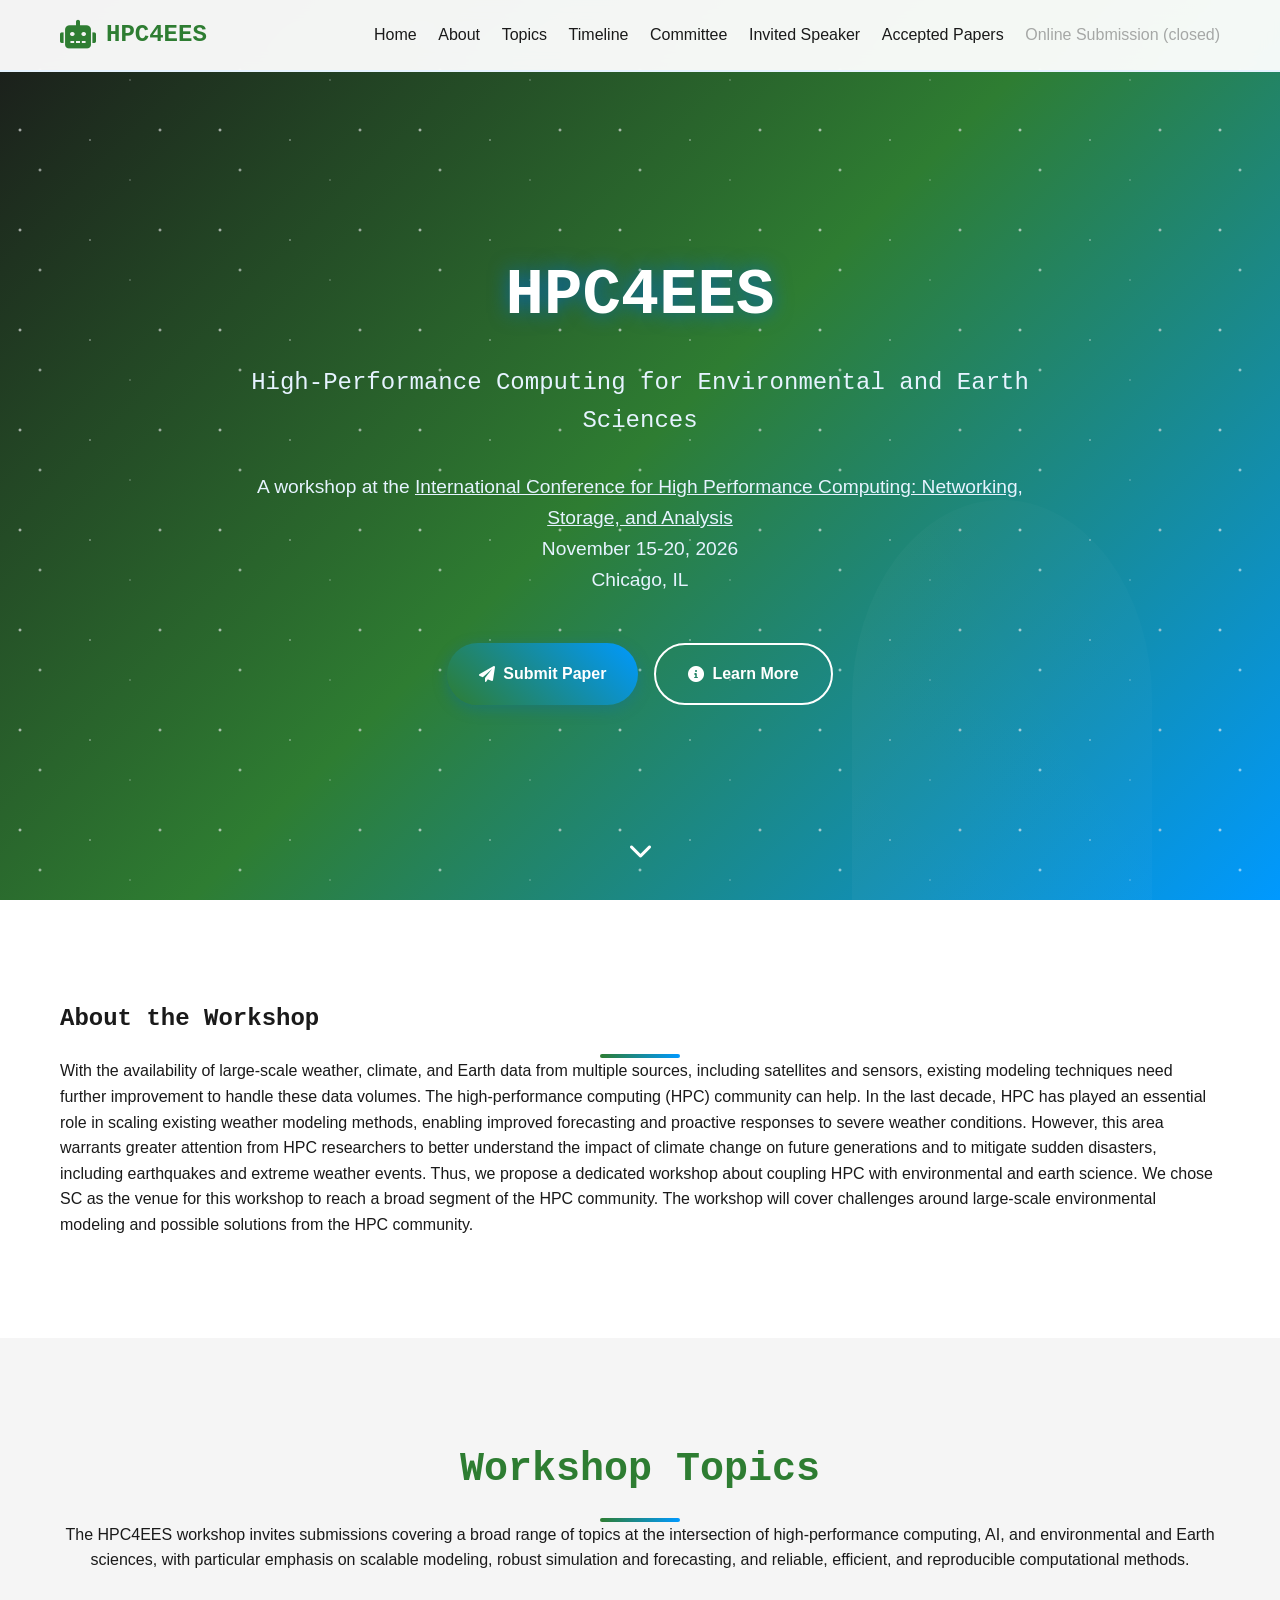
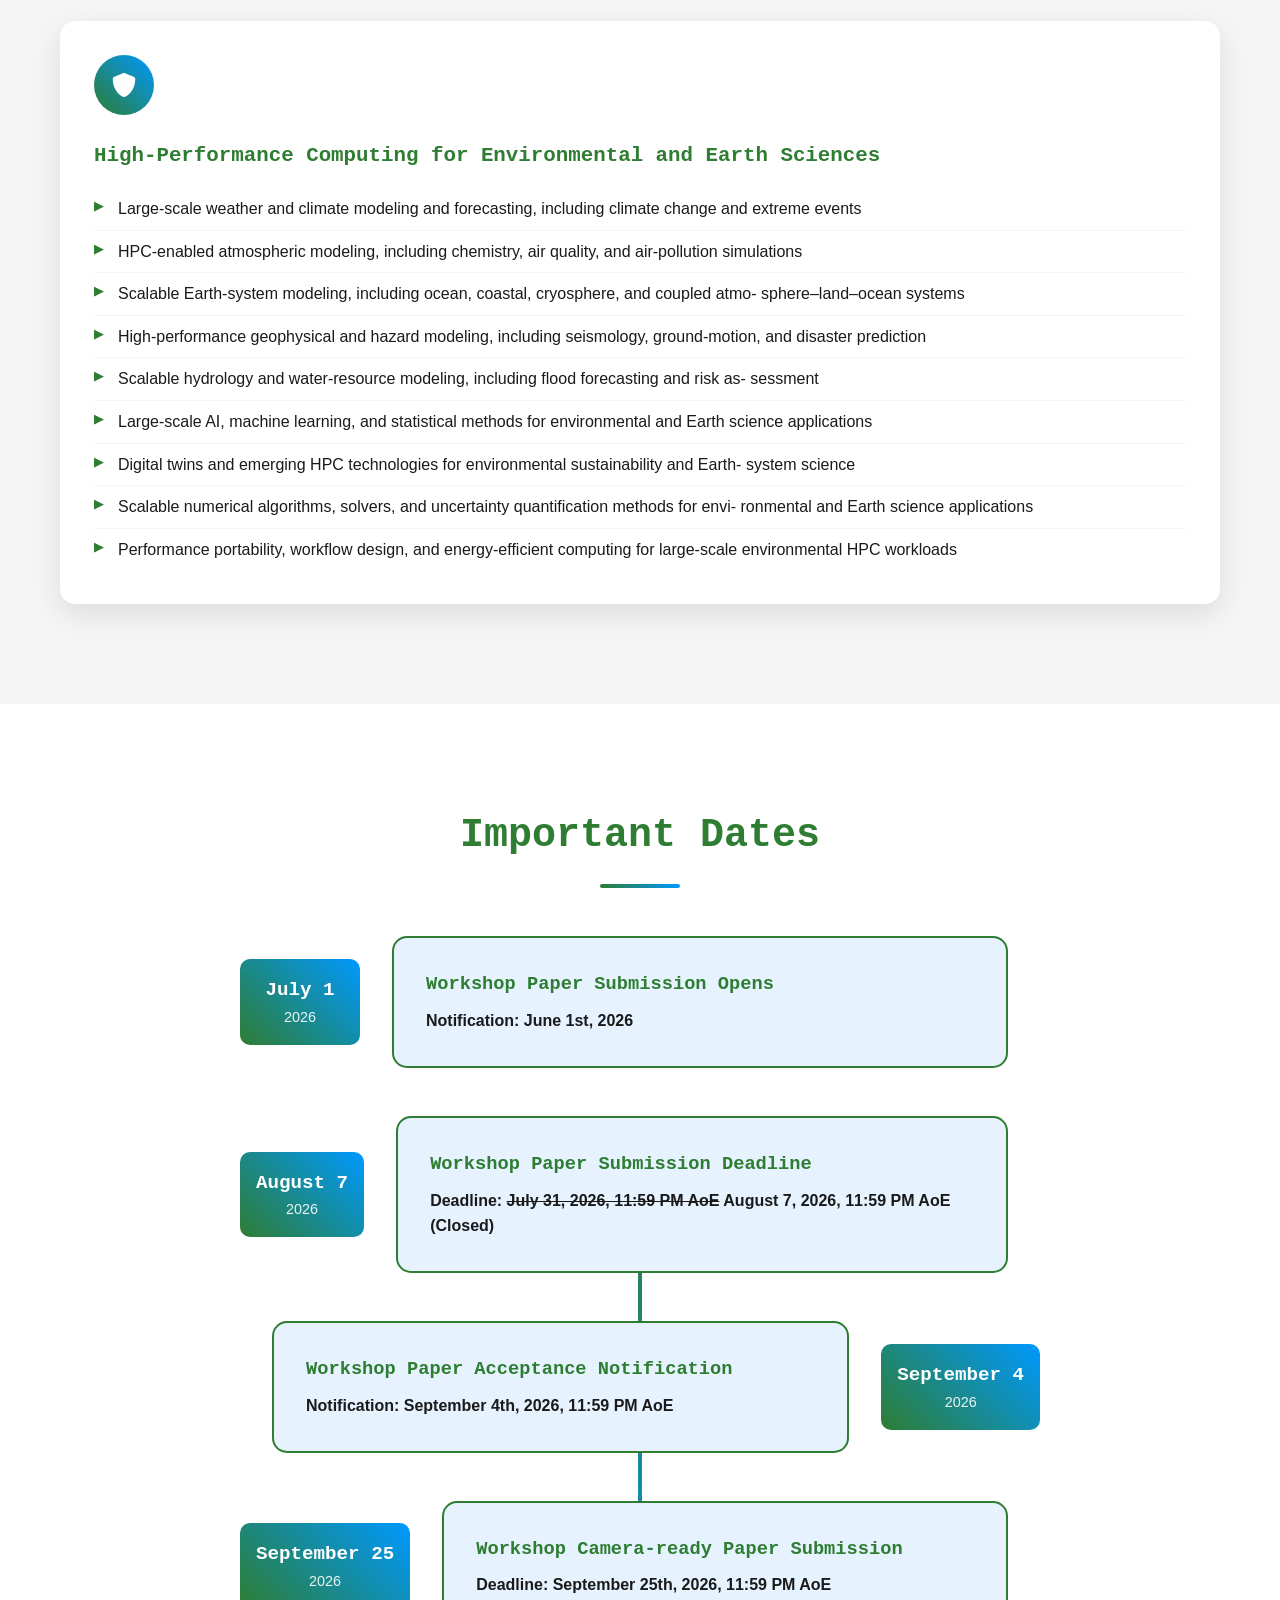
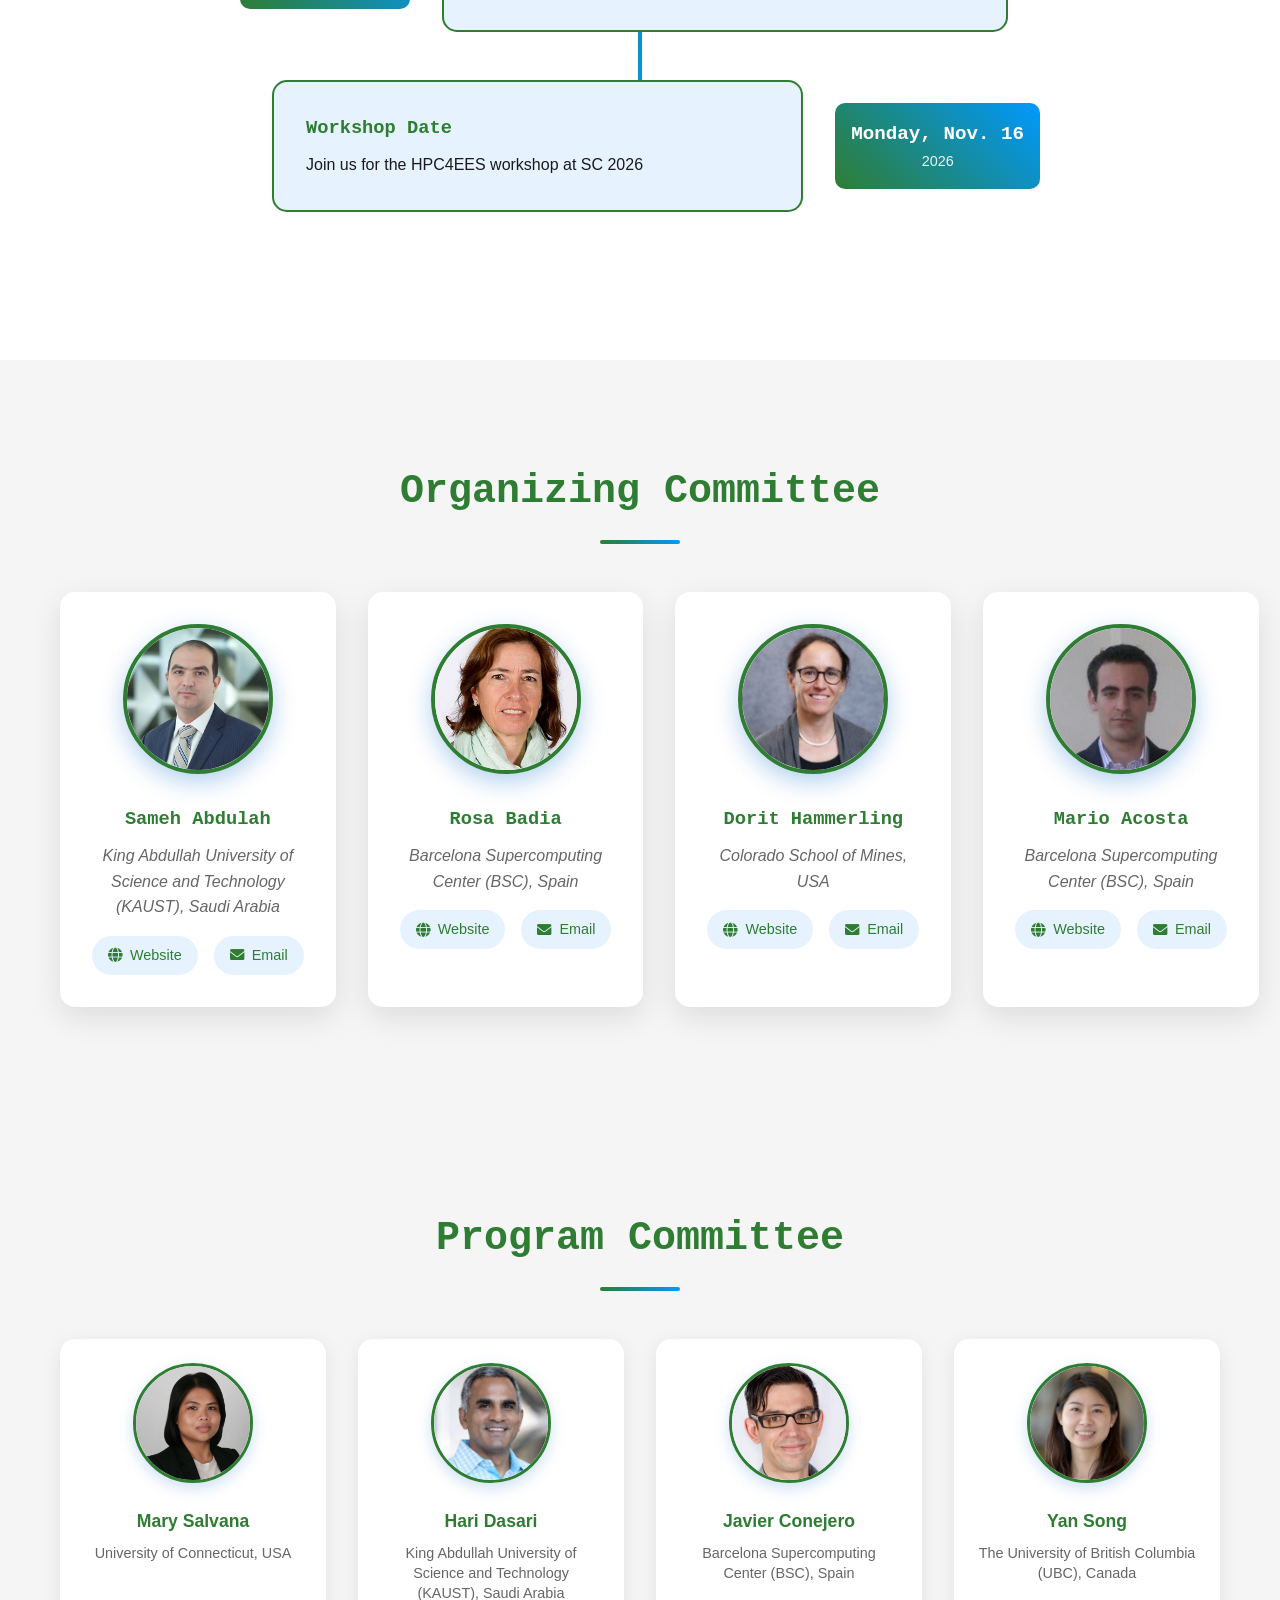
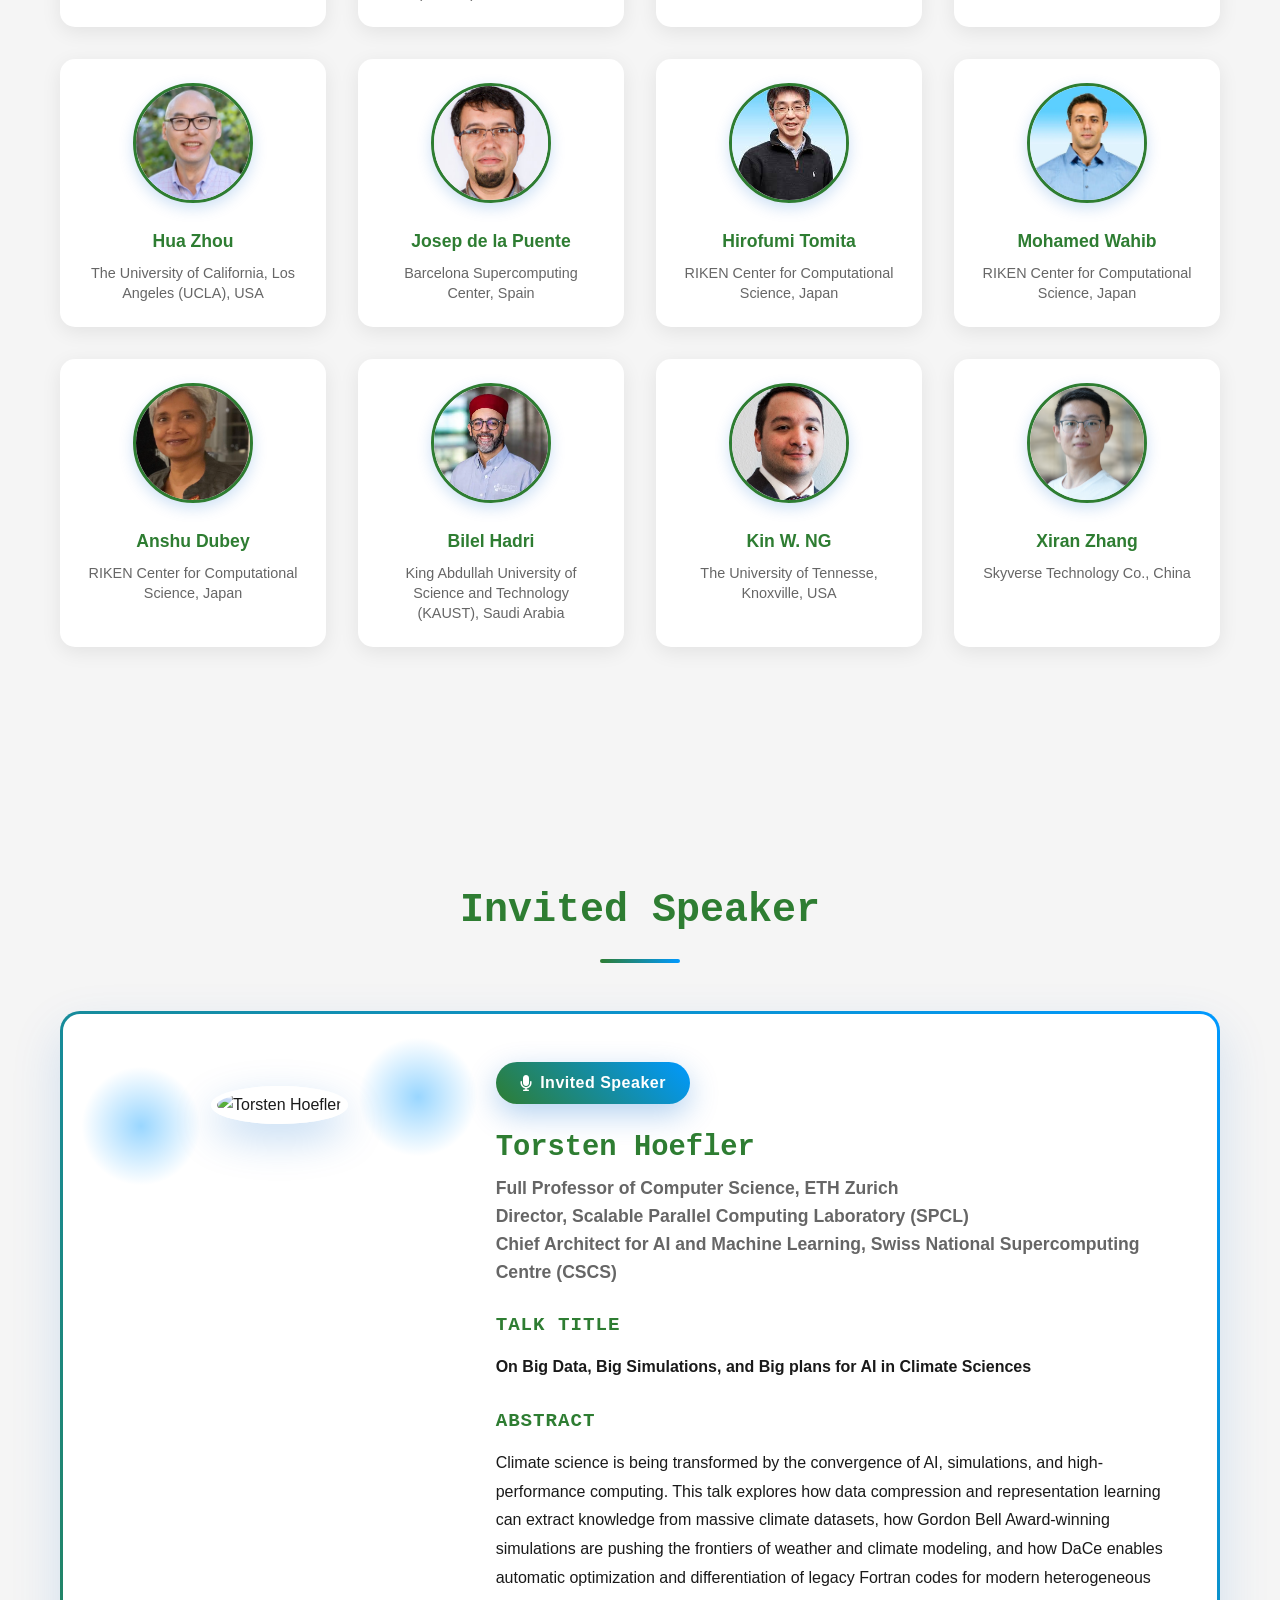
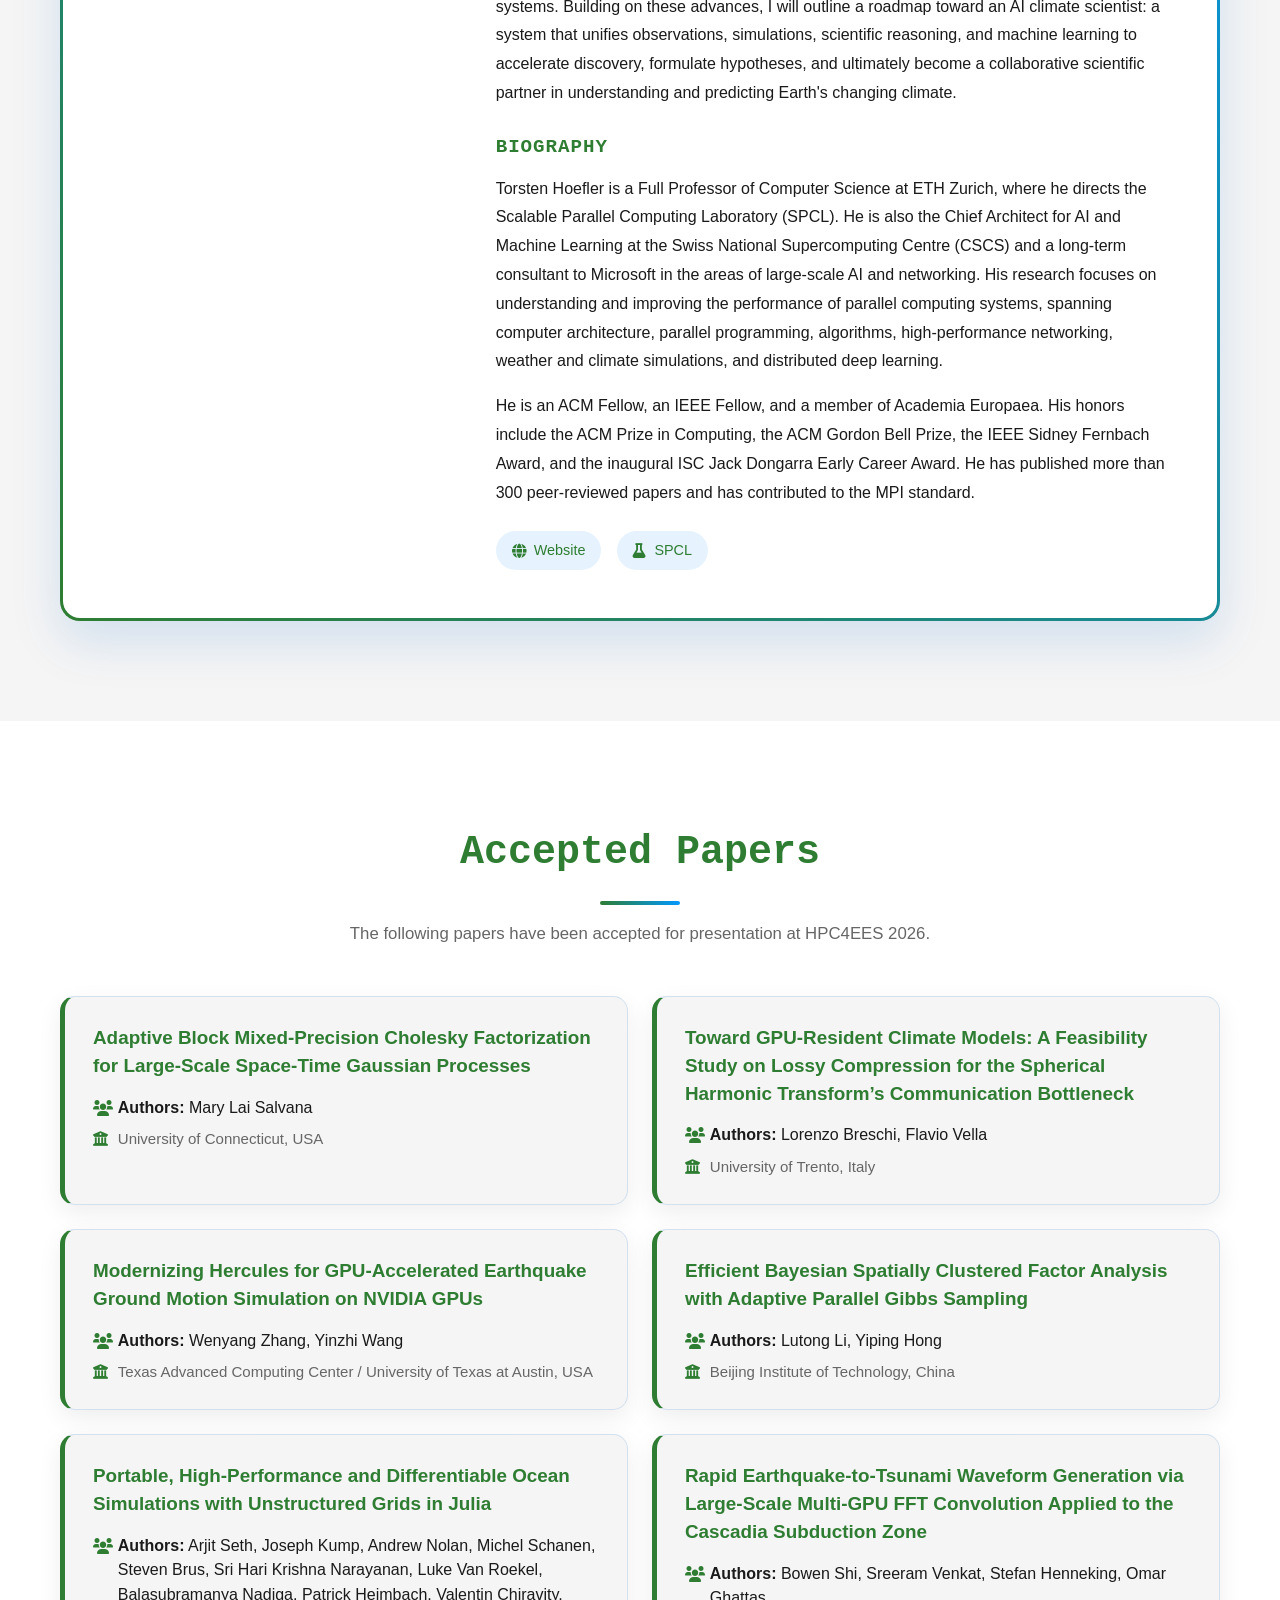
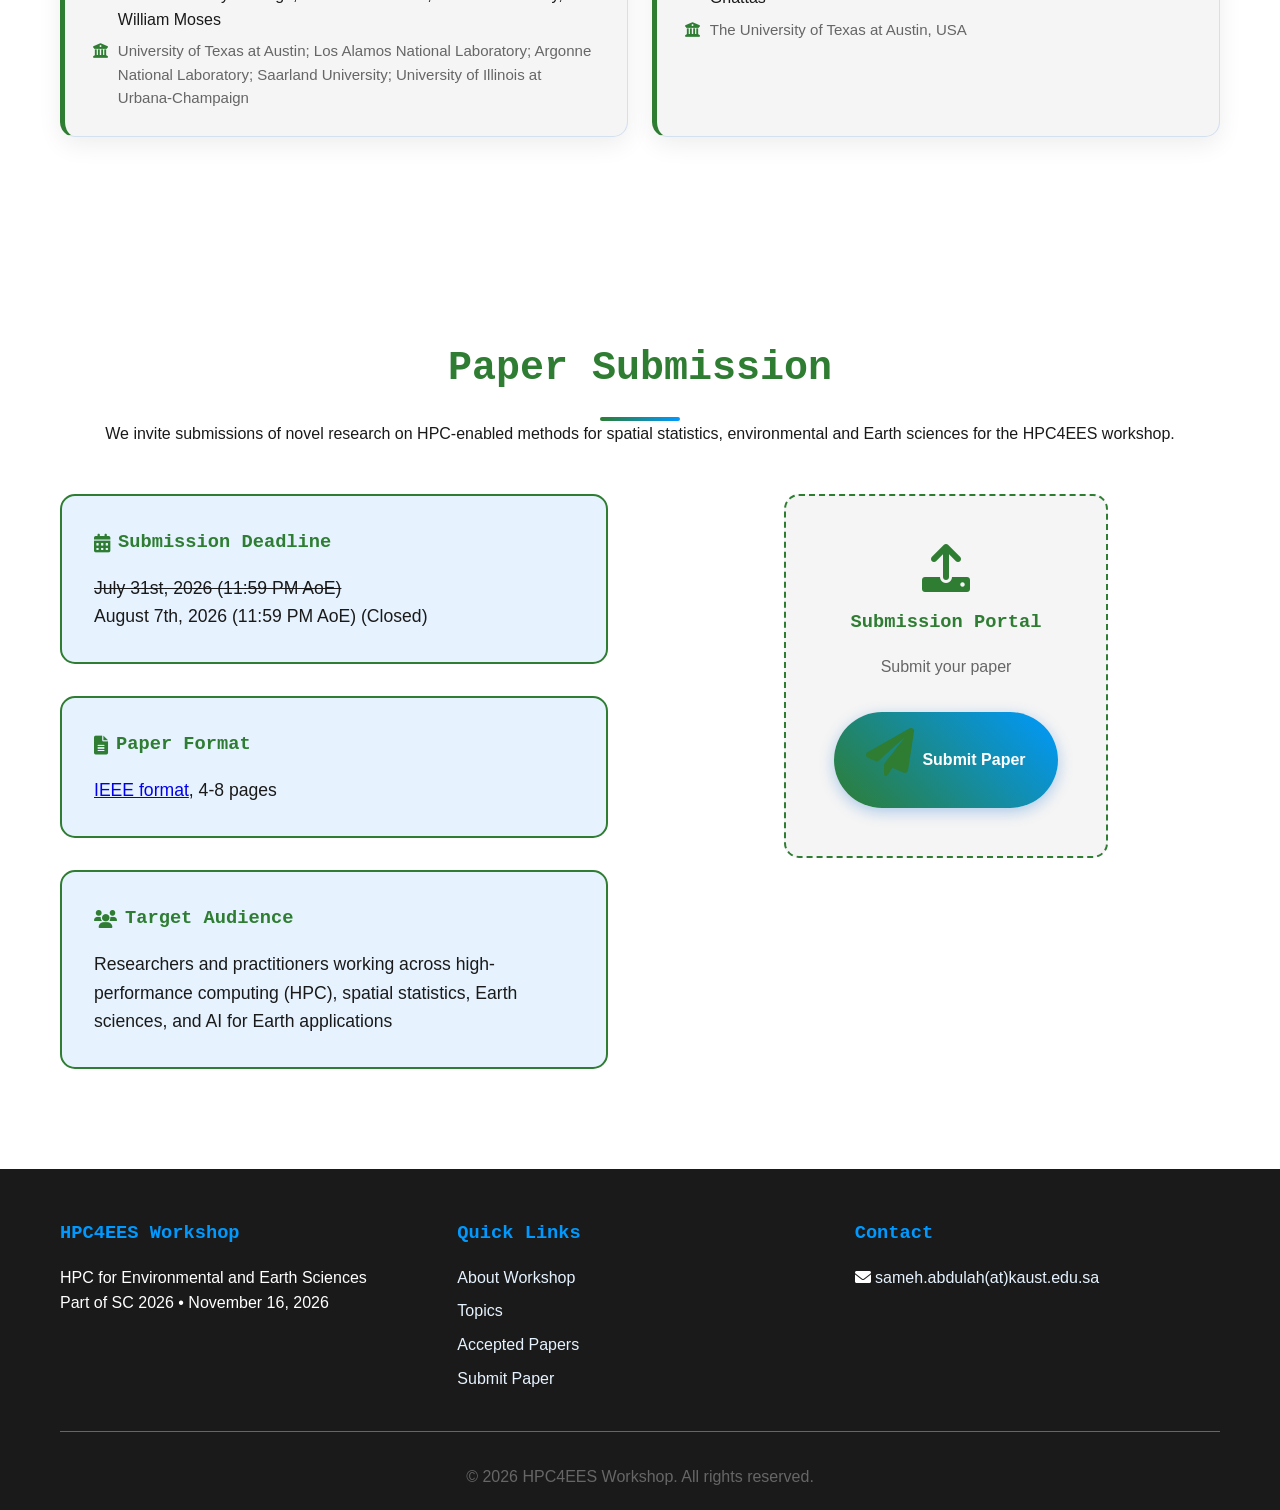
==== commit 7fca3c50: "more" ====
--- a/index.html
+++ b/index.html
@@ -36,7 +36,7 @@
                     </ul>
                 </li>
                 <li><a href="#accepted-papers">Accepted Papers</a></li>
-                <li><span class="nav-link-disabled" aria-disabled="true">Online Submission</span></li>
+                <li><span class="nav-link-disabled" aria-disabled="true">Online Submission (closed)</span></li>
             </ul>
             <div class="hamburger">
                 <span></span>
--- a/styles.css
+++ b/styles.css
@@ -902,6 +902,8 @@
 .keynote-image {
     position: relative;
     text-align: center;
+    align-self: start;
+    margin-top: 1.5rem;
 }
 
 .keynote-image::before,
@@ -1008,6 +1010,10 @@
 
     .keynote-content {
         align-items: center;
+    }
+
+    .keynote-image {
+        margin-top: 0;
     }
 
     .keynote-tag {
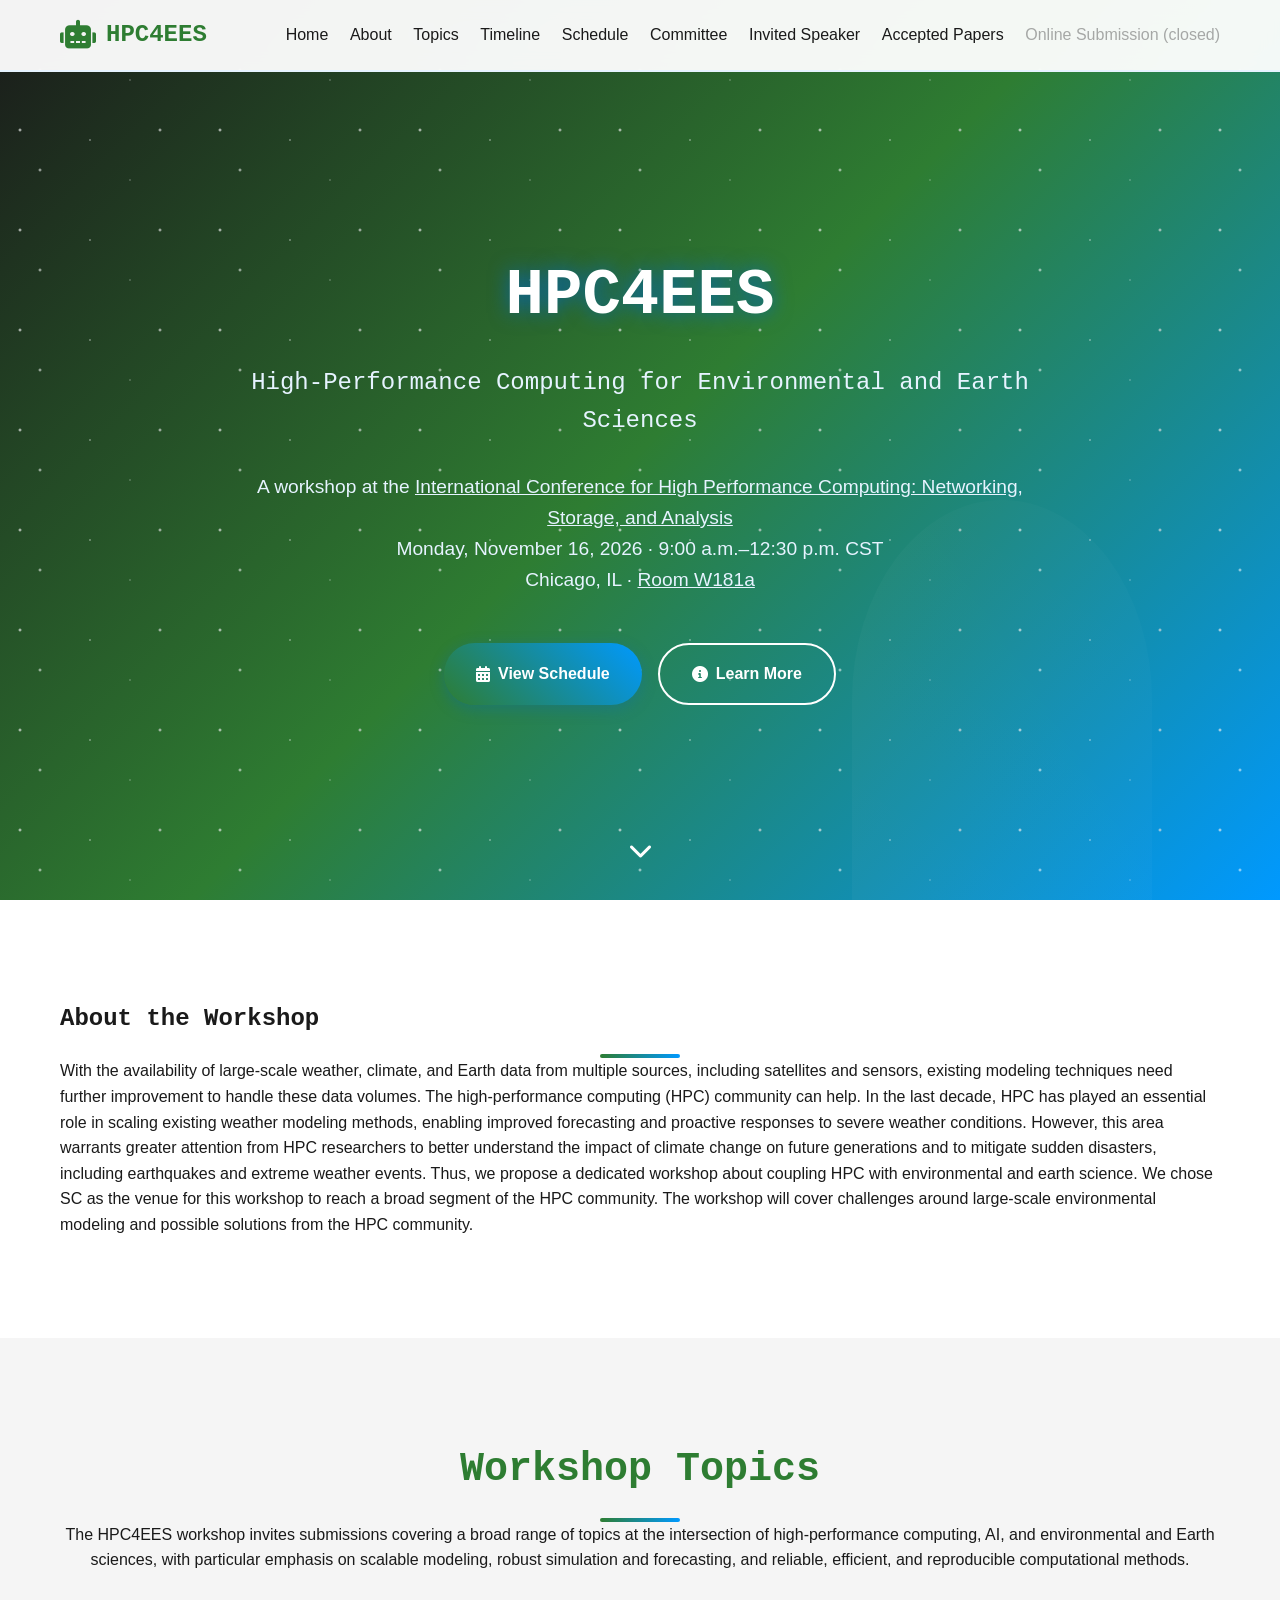
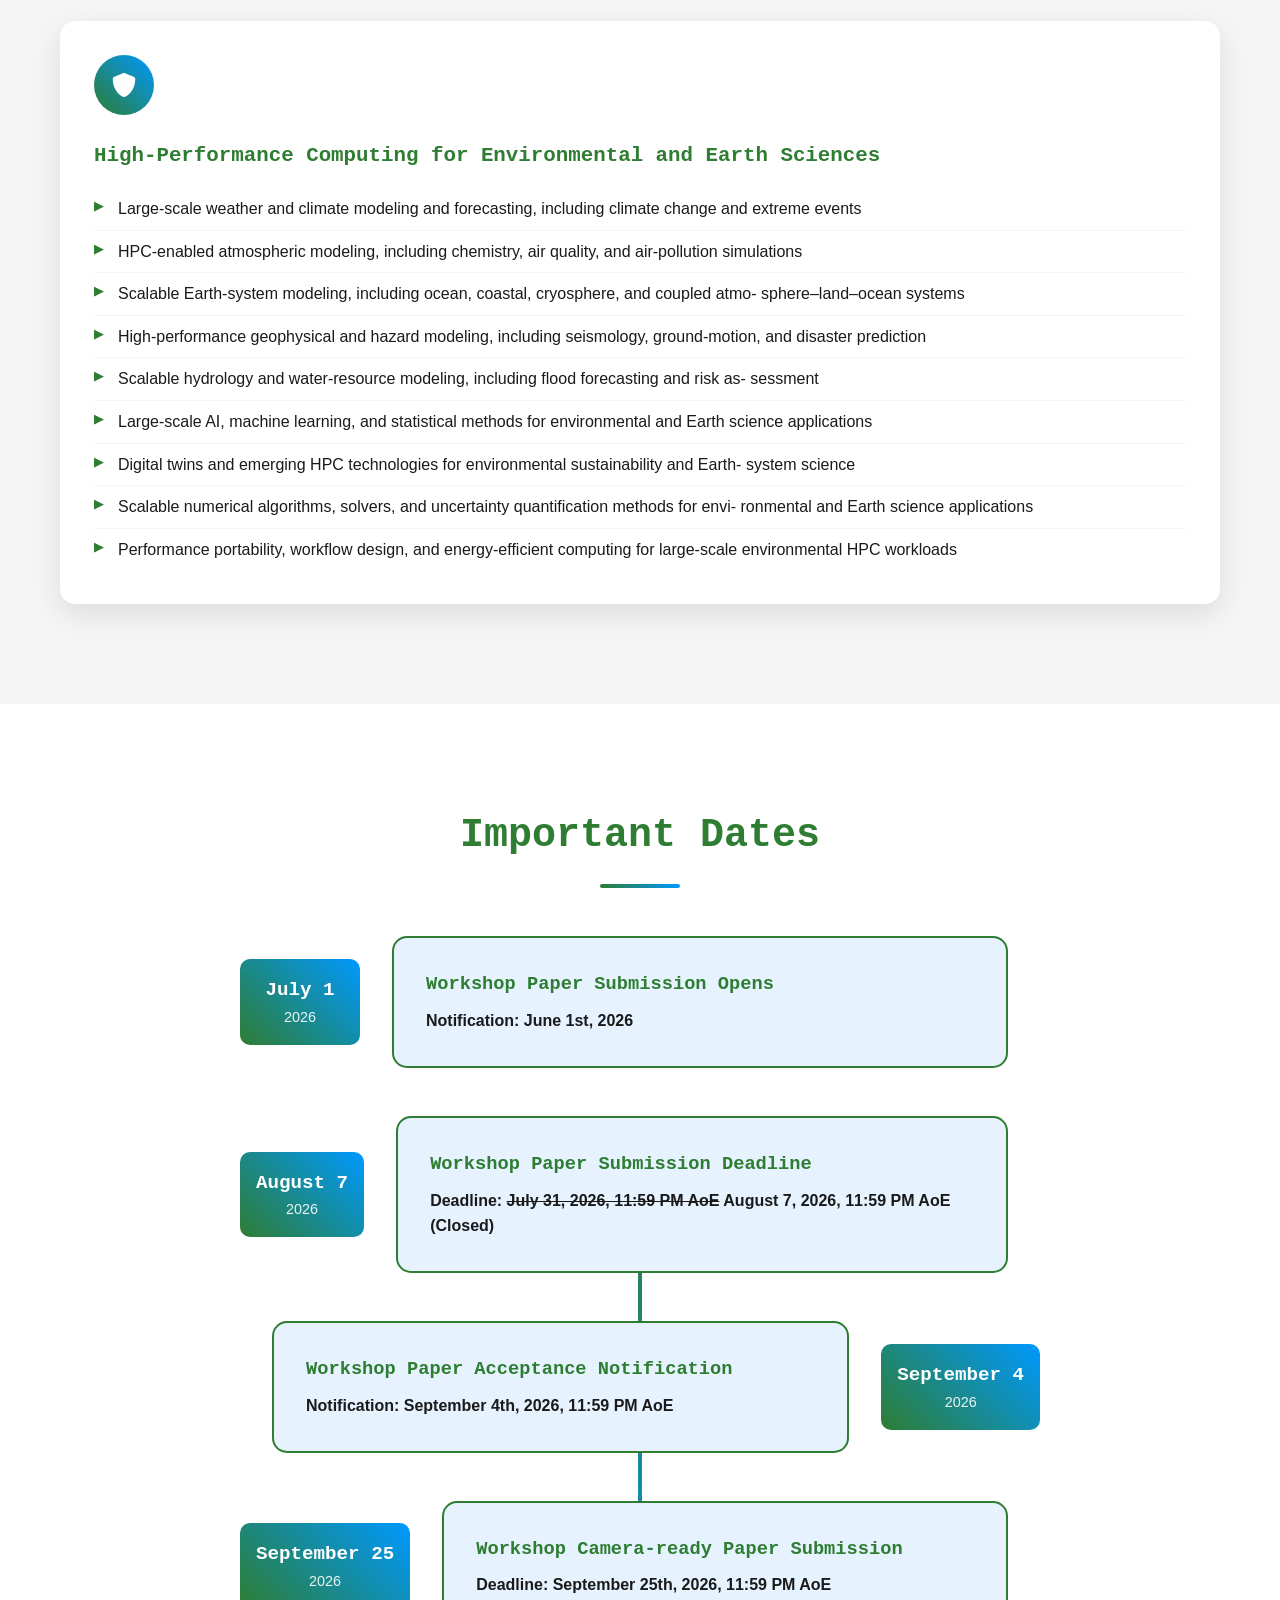
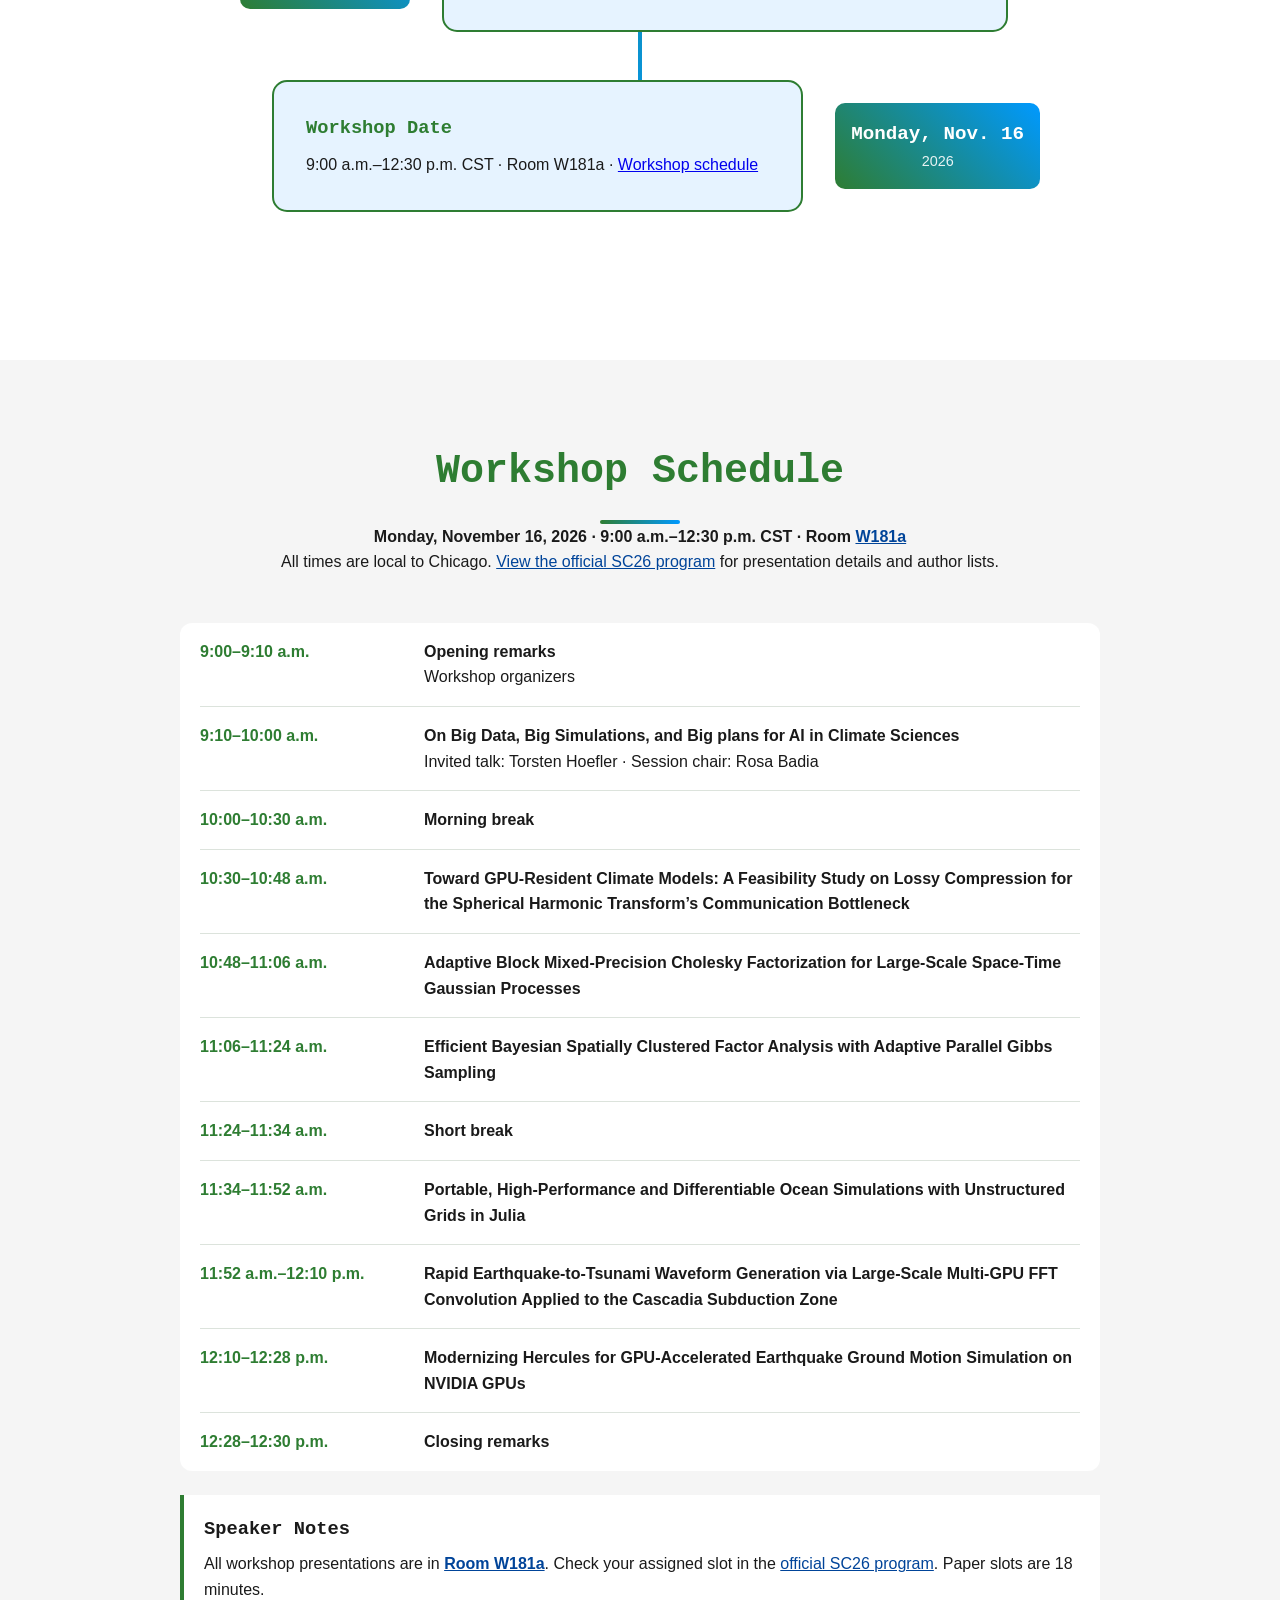
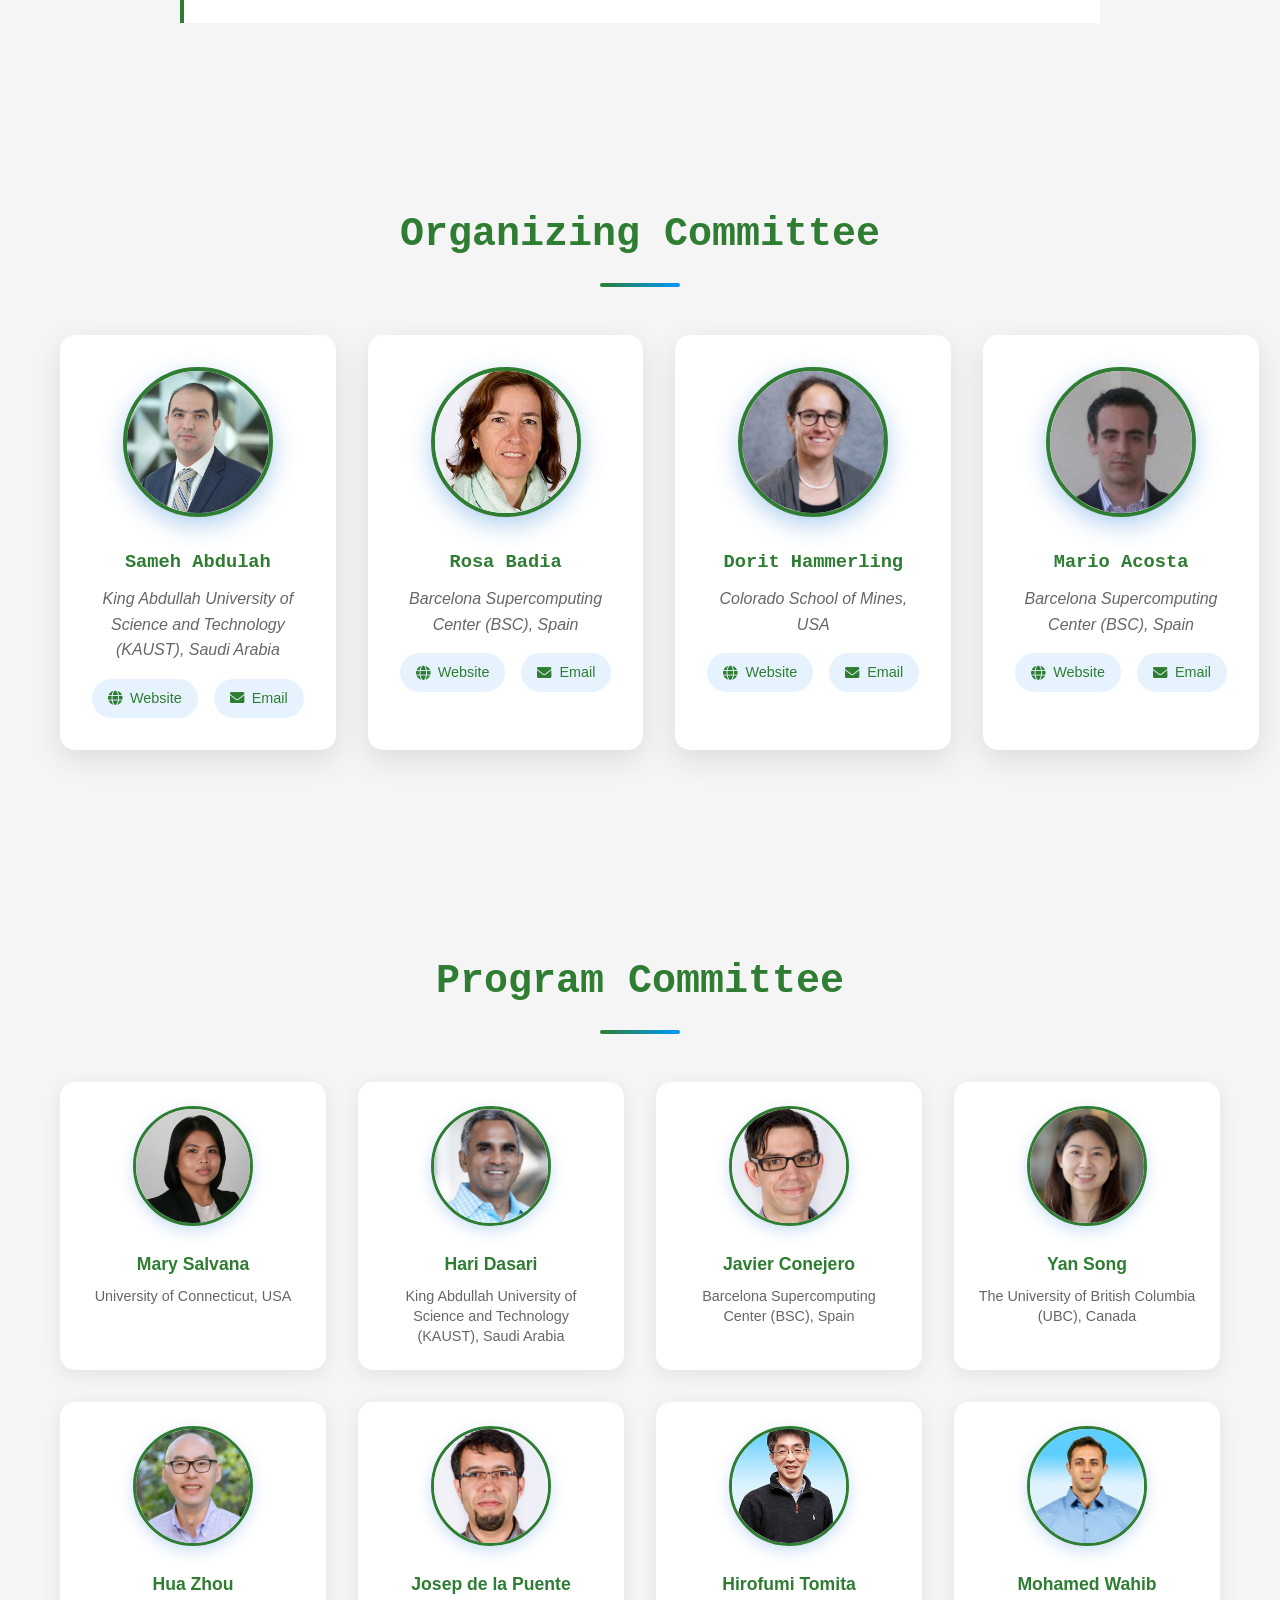
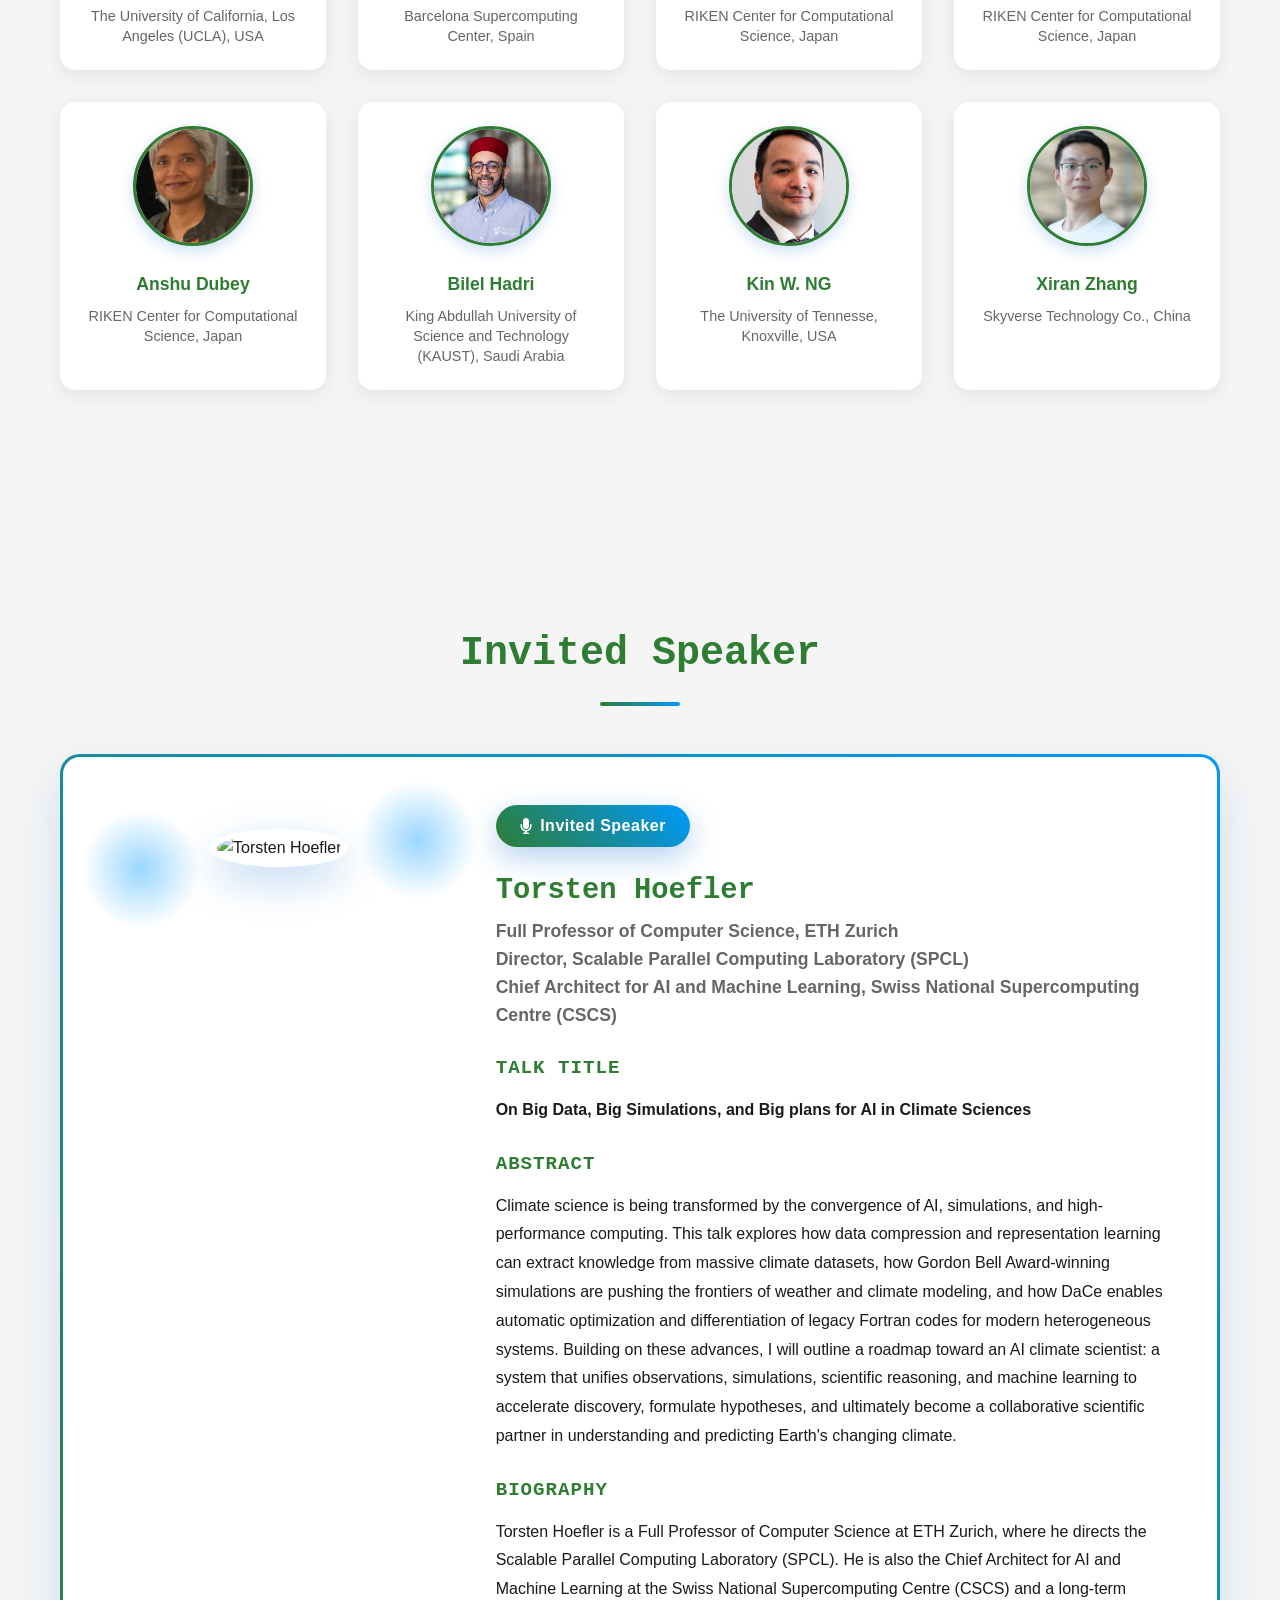
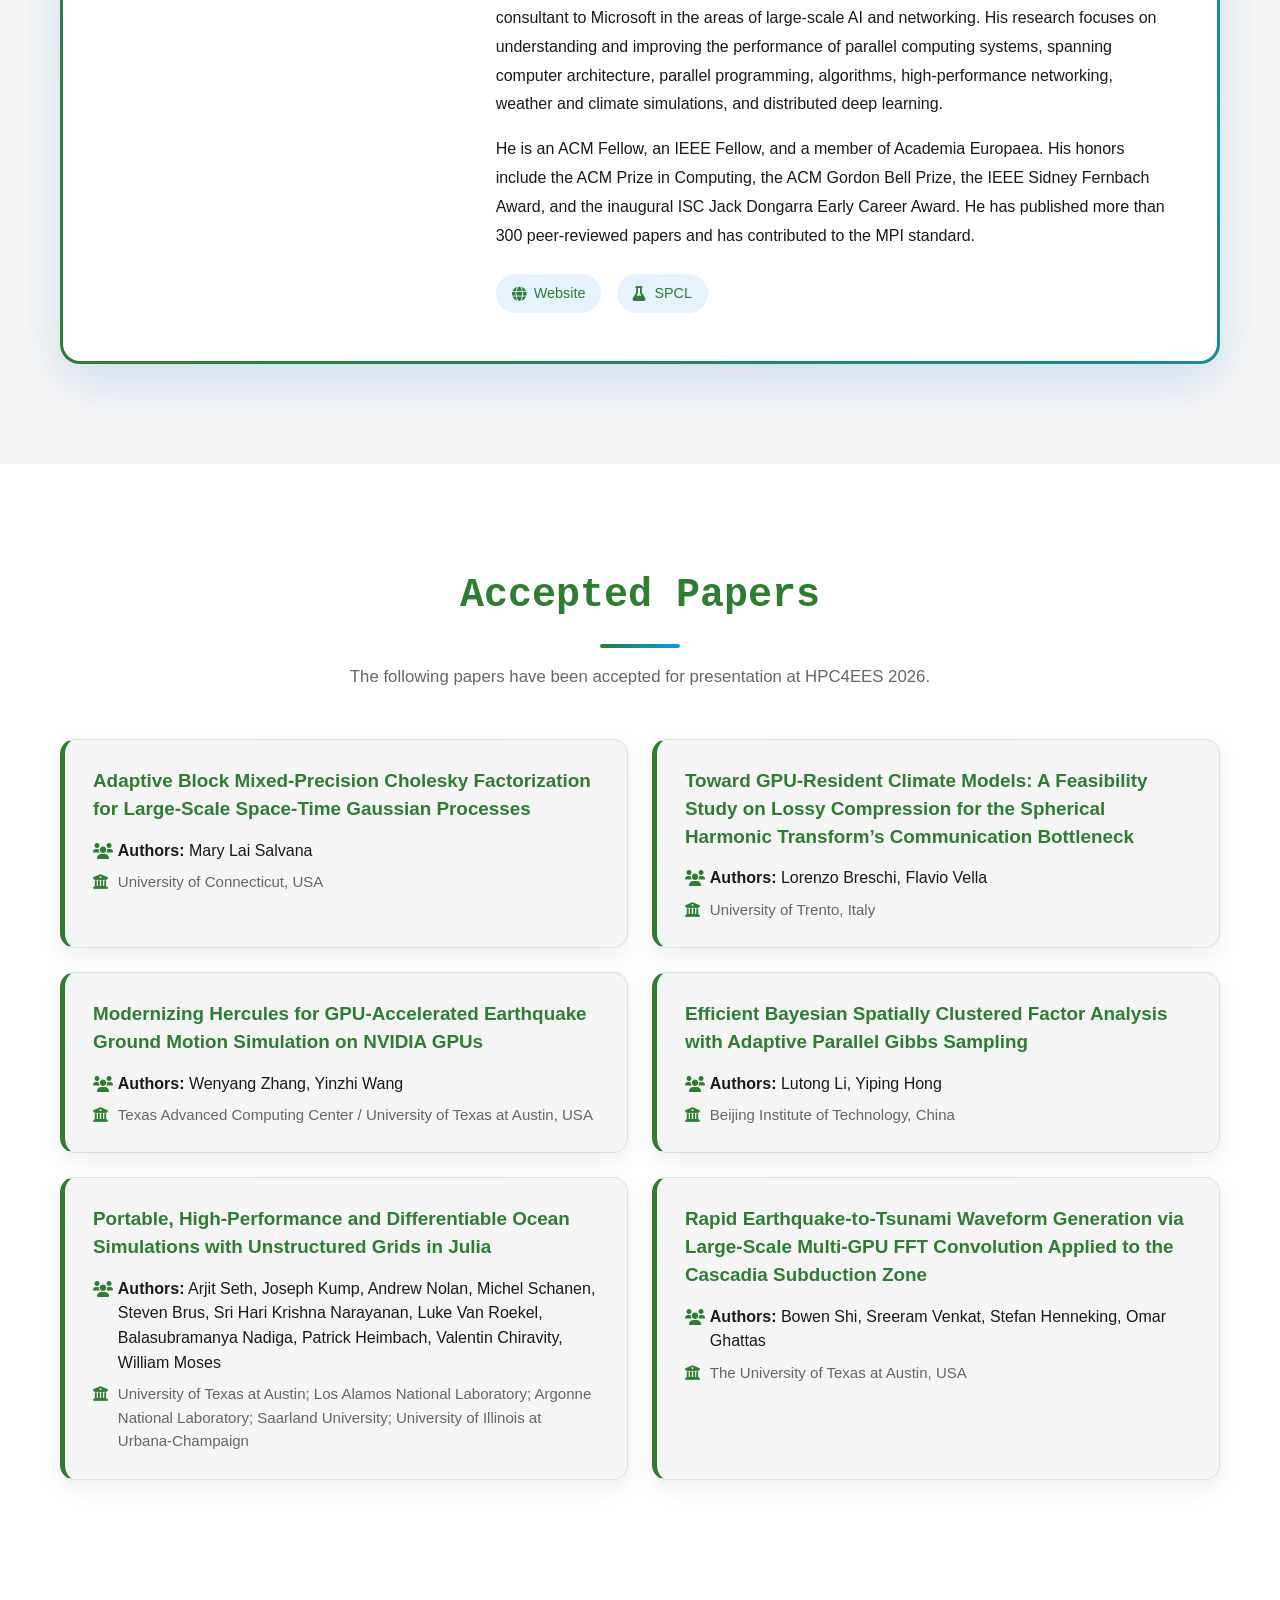
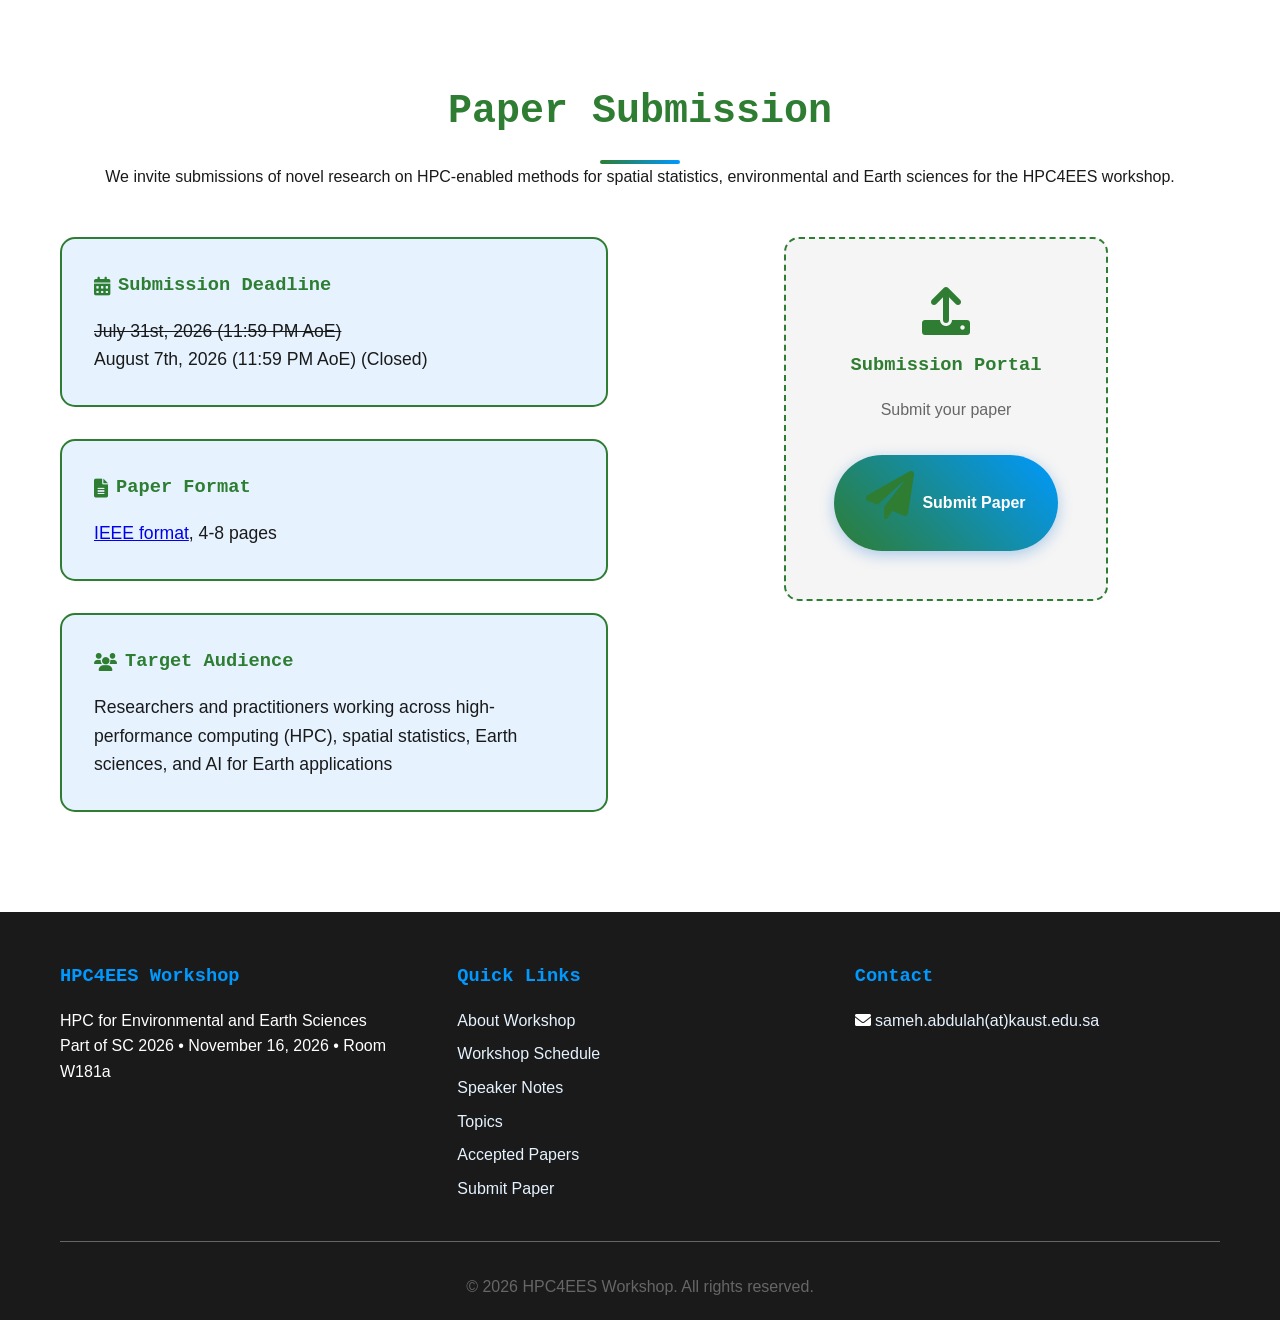
==== commit 1b20e173: "Publish the HPC4EES workshop schedule" ====
--- a/index.html
+++ b/index.html
@@ -22,6 +22,7 @@
                 <li><a href="#about">About</a></li>
                 <li><a href="#topics">Topics</a></li>
                 <li><a href="#timeline">Timeline</a></li>
+                <li><a href="#schedule">Schedule</a></li>
                 <li class="dropdown">
                     <a href="#committee">Committee</a>
                     <ul class="dropdown-menu">
@@ -63,13 +64,13 @@
                 </h1>
                 <p class="hero-description">
                     A workshop at the <a href="https://sc26.supercomputing.org/" target="_blank" style="color: var(--light-green); text-decoration: underline;"> International Conference for High Performance Computing: Networking, Storage, and Analysis</a><br>
-                    November 15-20, 2026
-                    <br/> Chicago, IL
+                    Monday, November 16, 2026 · 9:00 a.m.–12:30 p.m. CST
+                    <br>Chicago, IL · <a href="#schedule">Room W181a</a>
                 </p>
                 <div class="hero-buttons">
-                    <a href="#submission" class="btn btn-primary">
-                        <i class="fas fa-paper-plane"></i>
-                        Submit Paper
+                    <a href="#schedule" class="btn btn-primary">
+                        <i class="fas fa-calendar-alt" aria-hidden="true"></i>
+                        View Schedule
                     </a>
                     <a href="#about" class="btn btn-secondary">
                         <i class="fas fa-info-circle"></i>
@@ -197,10 +198,72 @@
                     </div>
                     <div class="timeline-content">
                         <h3>Workshop Date</h3>
-                        <p>Join us for the HPC4EES workshop at SC 2026</p>
-                    </div>
-                </div>
-            </div>
+                        <p>9:00 a.m.–12:30 p.m. CST · Room W181a · <a href="#schedule">Workshop schedule</a></p>
+                    </div>
+                </div>
+            </div>
+        </div>
+    </section>
+
+    <!-- Workshop Schedule -->
+    <section id="schedule" class="workshop-schedule" aria-labelledby="schedule-title">
+        <div class="container">
+            <div class="section-header">
+                <h2 id="schedule-title">Workshop Schedule</h2>
+                <div class="section-divider"></div>
+                <p><strong>Monday, November 16, 2026 · 9:00 a.m.–12:30 p.m. CST · Room <a href="https://sc26.conference-program.com/map/?location=rW181a">W181a</a></strong></p>
+                <p>All times are local to Chicago. <a href="https://sc26.conference-program.com/session/?sess=sess135">View the official SC26 program</a> for presentation details and author lists.</p>
+            </div>
+            <ol class="schedule-list">
+                <li>
+                    <span class="schedule-time">9:00–9:10 a.m.</span>
+                    <div><strong>Opening remarks</strong><p>Workshop organizers</p></div>
+                </li>
+                <li>
+                    <span class="schedule-time">9:10–10:00 a.m.</span>
+                    <div><strong>On Big Data, Big Simulations, and Big plans for AI in Climate Sciences</strong><p>Invited talk: Torsten Hoefler · Session chair: Rosa Badia</p></div>
+                </li>
+                <li>
+                    <span class="schedule-time">10:00–10:30 a.m.</span>
+                    <div><strong>Morning break</strong></div>
+                </li>
+                <li>
+                    <span class="schedule-time">10:30–10:48 a.m.</span>
+                    <div><strong>Toward GPU-Resident Climate Models: A Feasibility Study on Lossy Compression for the Spherical Harmonic Transform’s Communication Bottleneck</strong></div>
+                </li>
+                <li>
+                    <span class="schedule-time">10:48–11:06 a.m.</span>
+                    <div><strong>Adaptive Block Mixed-Precision Cholesky Factorization for Large-Scale Space-Time Gaussian Processes</strong></div>
+                </li>
+                <li>
+                    <span class="schedule-time">11:06–11:24 a.m.</span>
+                    <div><strong>Efficient Bayesian Spatially Clustered Factor Analysis with Adaptive Parallel Gibbs Sampling</strong></div>
+                </li>
+                <li>
+                    <span class="schedule-time">11:24–11:34 a.m.</span>
+                    <div><strong>Short break</strong></div>
+                </li>
+                <li>
+                    <span class="schedule-time">11:34–11:52 a.m.</span>
+                    <div><strong>Portable, High-Performance and Differentiable Ocean Simulations with Unstructured Grids in Julia</strong></div>
+                </li>
+                <li>
+                    <span class="schedule-time">11:52 a.m.–12:10 p.m.</span>
+                    <div><strong>Rapid Earthquake-to-Tsunami Waveform Generation via Large-Scale Multi-GPU FFT Convolution Applied to the Cascadia Subduction Zone</strong></div>
+                </li>
+                <li>
+                    <span class="schedule-time">12:10–12:28 p.m.</span>
+                    <div><strong>Modernizing Hercules for GPU-Accelerated Earthquake Ground Motion Simulation on NVIDIA GPUs</strong></div>
+                </li>
+                <li>
+                    <span class="schedule-time">12:28–12:30 p.m.</span>
+                    <div><strong>Closing remarks</strong></div>
+                </li>
+            </ol>
+            <aside id="speaker-notes" class="schedule-notes" aria-labelledby="speaker-notes-title">
+                <h3 id="speaker-notes-title">Speaker Notes</h3>
+                <p>All workshop presentations are in <strong><a href="https://sc26.conference-program.com/map/?location=rW181a">Room W181a</a></strong>. Check your assigned slot in the <a href="https://sc26.conference-program.com/session/?sess=sess135">official SC26 program</a>. Paper slots are 18 minutes.</p>
+            </aside>
         </div>
     </section>
 
@@ -568,12 +631,14 @@
                 <div class="footer-section">
                     <h3>HPC4EES Workshop</h3>
                     <p>HPC for Environmental and Earth Sciences</p>
-                    <p>Part of SC 2026 • November 16, 2026</p>
+                    <p>Part of SC 2026 • November 16, 2026 • Room W181a</p>
                 </div>
                 <div class="footer-section">
                     <h3>Quick Links</h3>
                     <ul>
                         <li><a href="#about">About Workshop</a></li>
+                        <li><a href="#schedule">Workshop Schedule</a></li>
+                        <li><a href="#speaker-notes">Speaker Notes</a></li>
                         <li><a href="#topics">Topics</a></li>
                         <li><a href="#accepted-papers">Accepted Papers</a></li>
                         <li><a href="#submission">Submit Paper</a></li>
--- a/styles.css
+++ b/styles.css
@@ -1824,3 +1824,69 @@
     opacity: 1;
     transform: translateY(0);
 }
+
+/* Workshop schedule */
+.workshop-schedule {
+    padding: 5rem 0;
+    background: var(--light-gray);
+}
+
+.workshop-schedule,
+.schedule-notes {
+    scroll-margin-top: 6rem;
+}
+
+.workshop-schedule a {
+    color: var(--secondary-blue);
+    text-decoration: underline;
+}
+
+.schedule-list {
+    list-style: none;
+    max-width: 920px;
+    margin: 0 auto;
+    padding: 0 1.25rem;
+    border-radius: 0.75rem;
+    background: var(--white);
+}
+
+.schedule-list li {
+    display: grid;
+    grid-template-columns: 13rem minmax(0, 1fr);
+    gap: 1rem;
+    padding: 1rem 0;
+}
+
+.schedule-list li + li {
+    border-top: 1px solid #dce3dc;
+}
+
+.schedule-time {
+    font-weight: 700;
+    color: var(--primary-blue);
+    font-variant-numeric: tabular-nums;
+}
+
+.schedule-notes {
+    max-width: 920px;
+    margin: 1.5rem auto 0;
+    padding: 1.25rem;
+    border-left: 4px solid var(--primary-blue);
+    background: var(--white);
+}
+
+.schedule-notes h3 {
+    margin-bottom: 0.4rem;
+}
+
+@media (max-width: 600px) {
+    .schedule-list li {
+        grid-template-columns: 1fr;
+        gap: 0.25rem;
+    }
+}
+
+.hero-description a[href="#schedule"] {
+    color: inherit;
+    text-decoration: underline;
+}
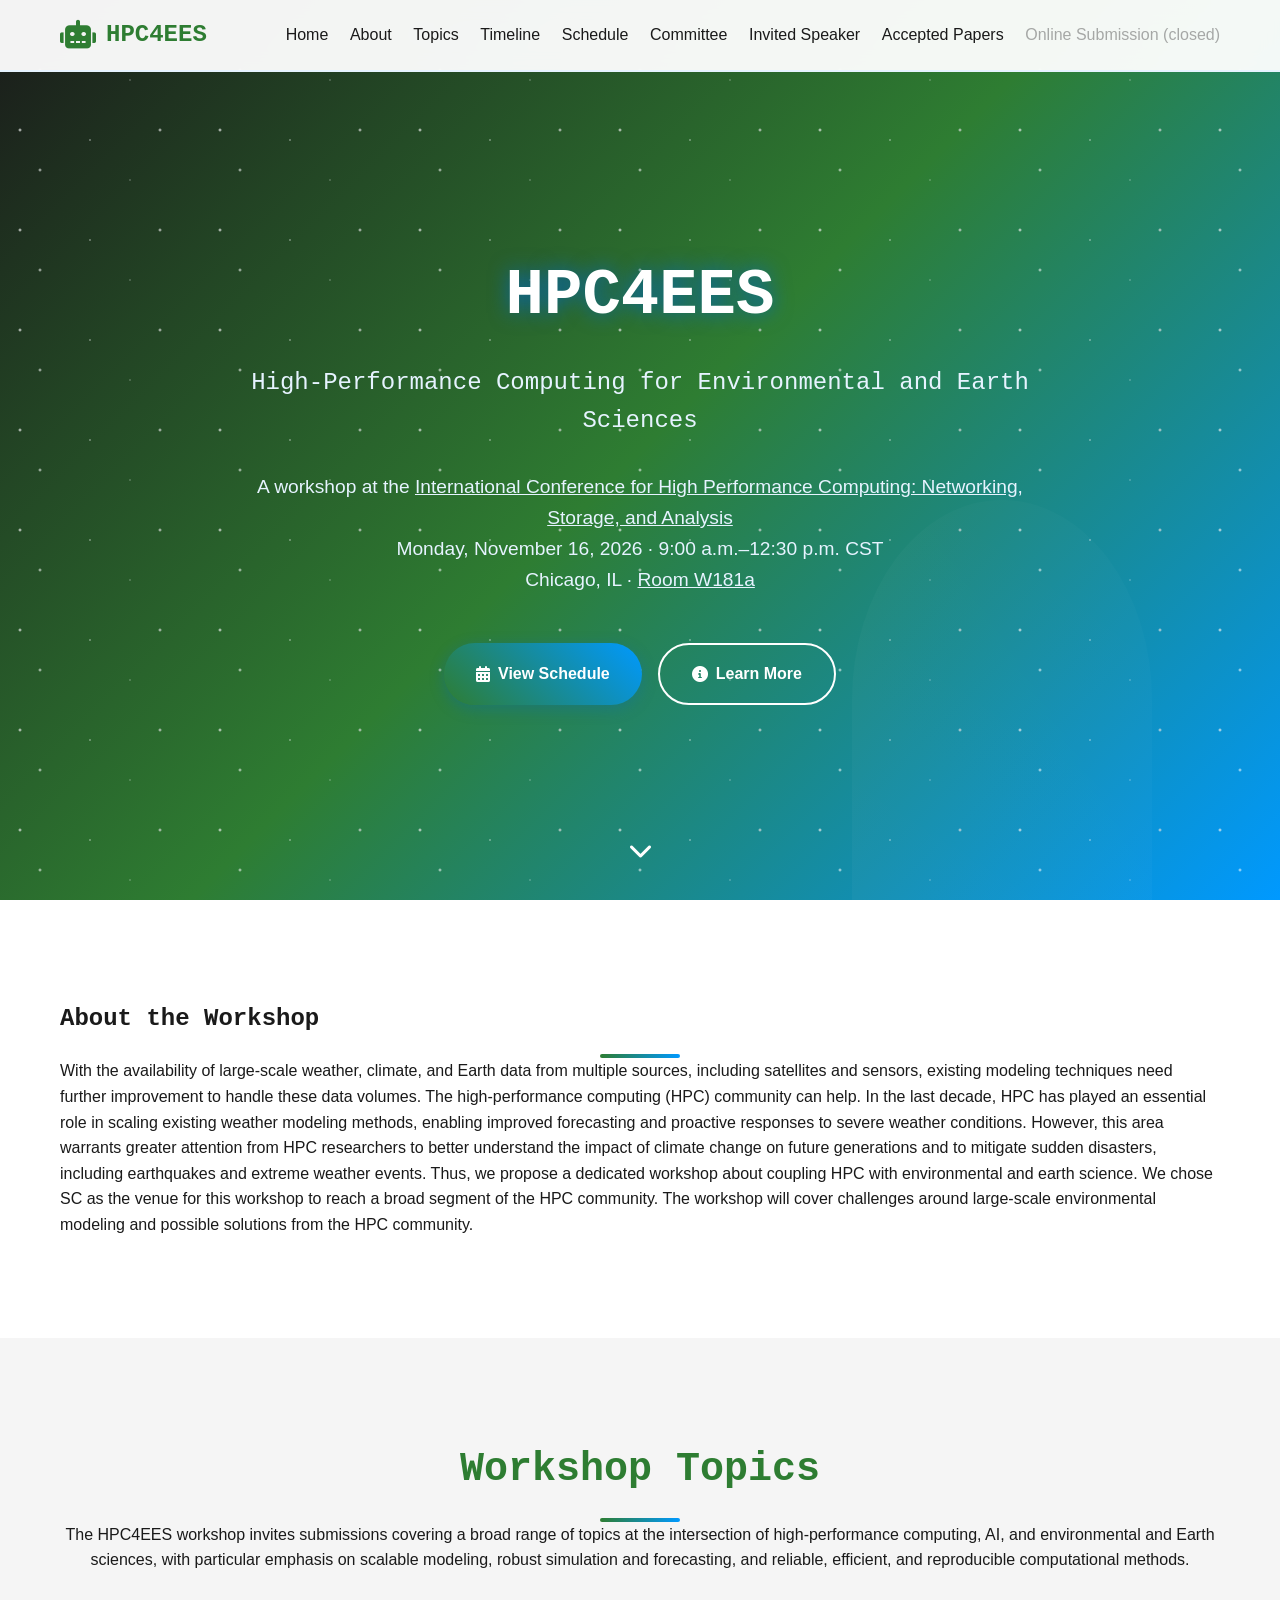
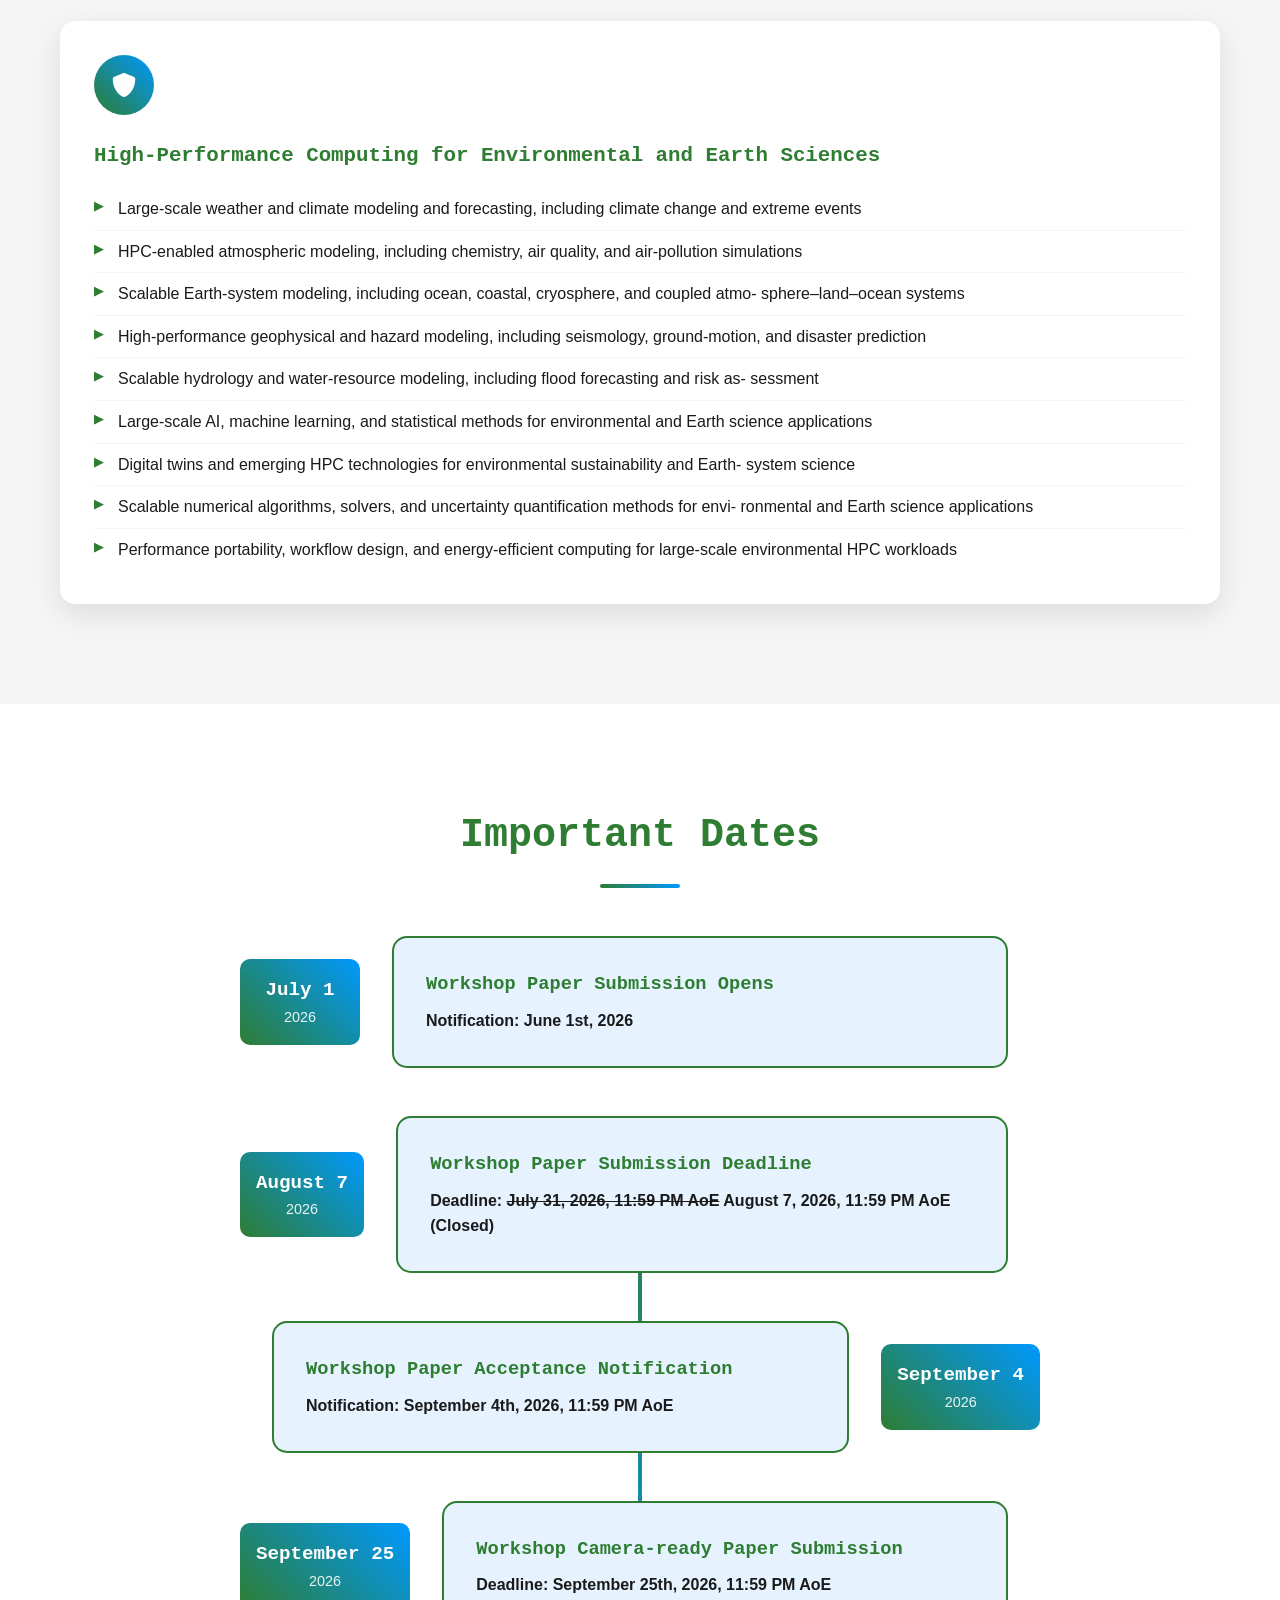
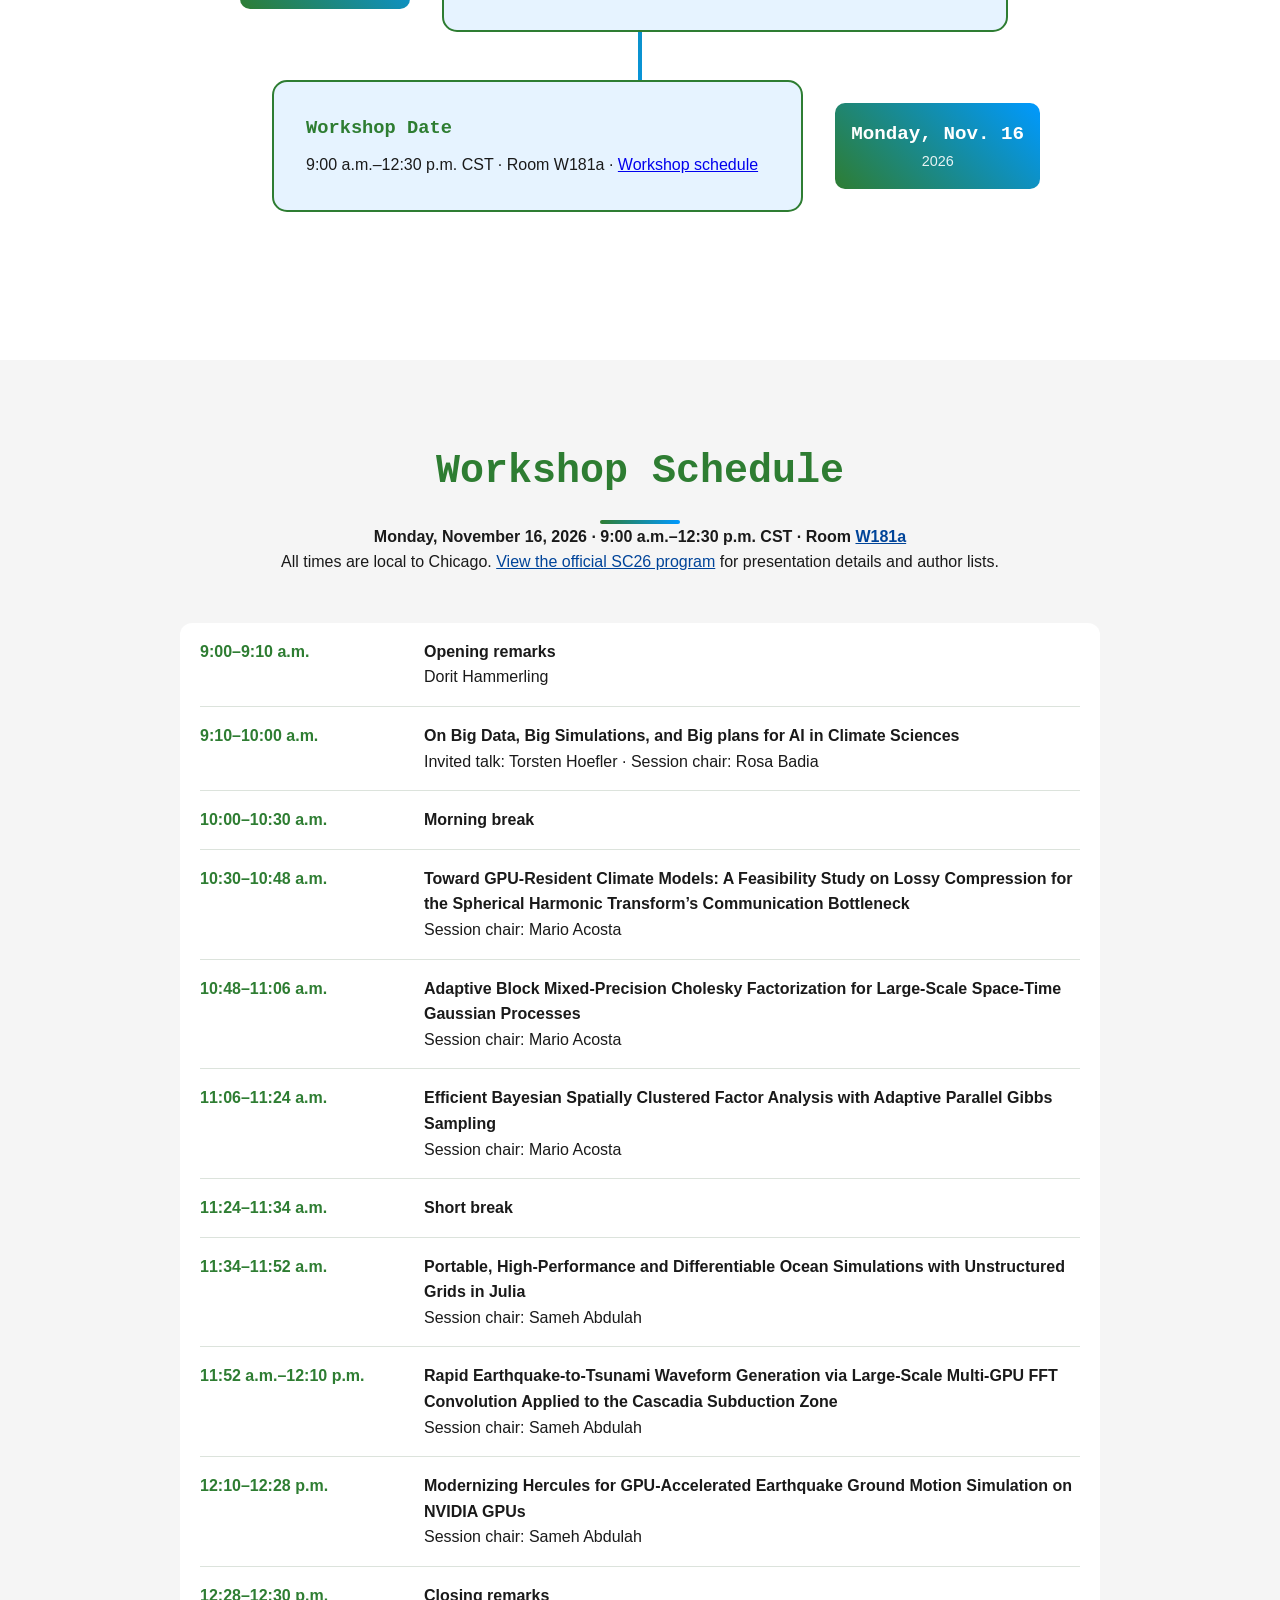
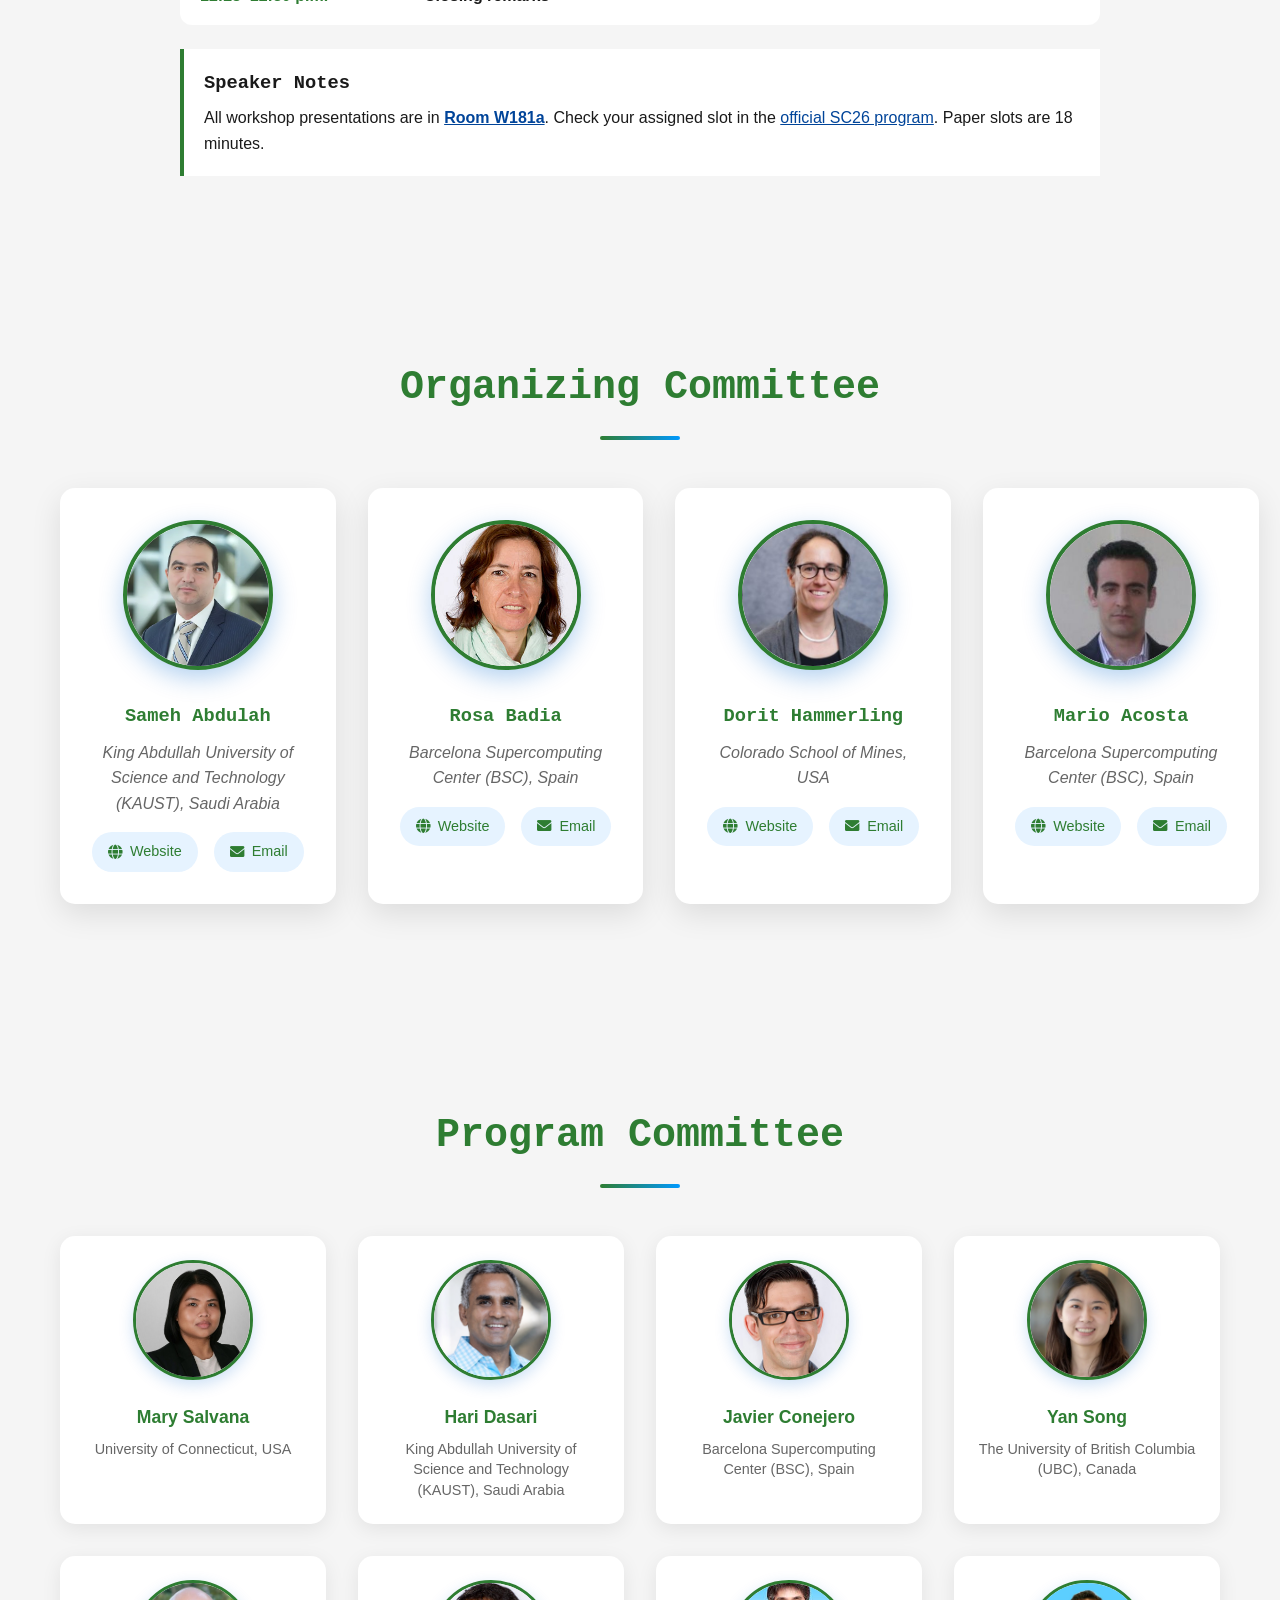
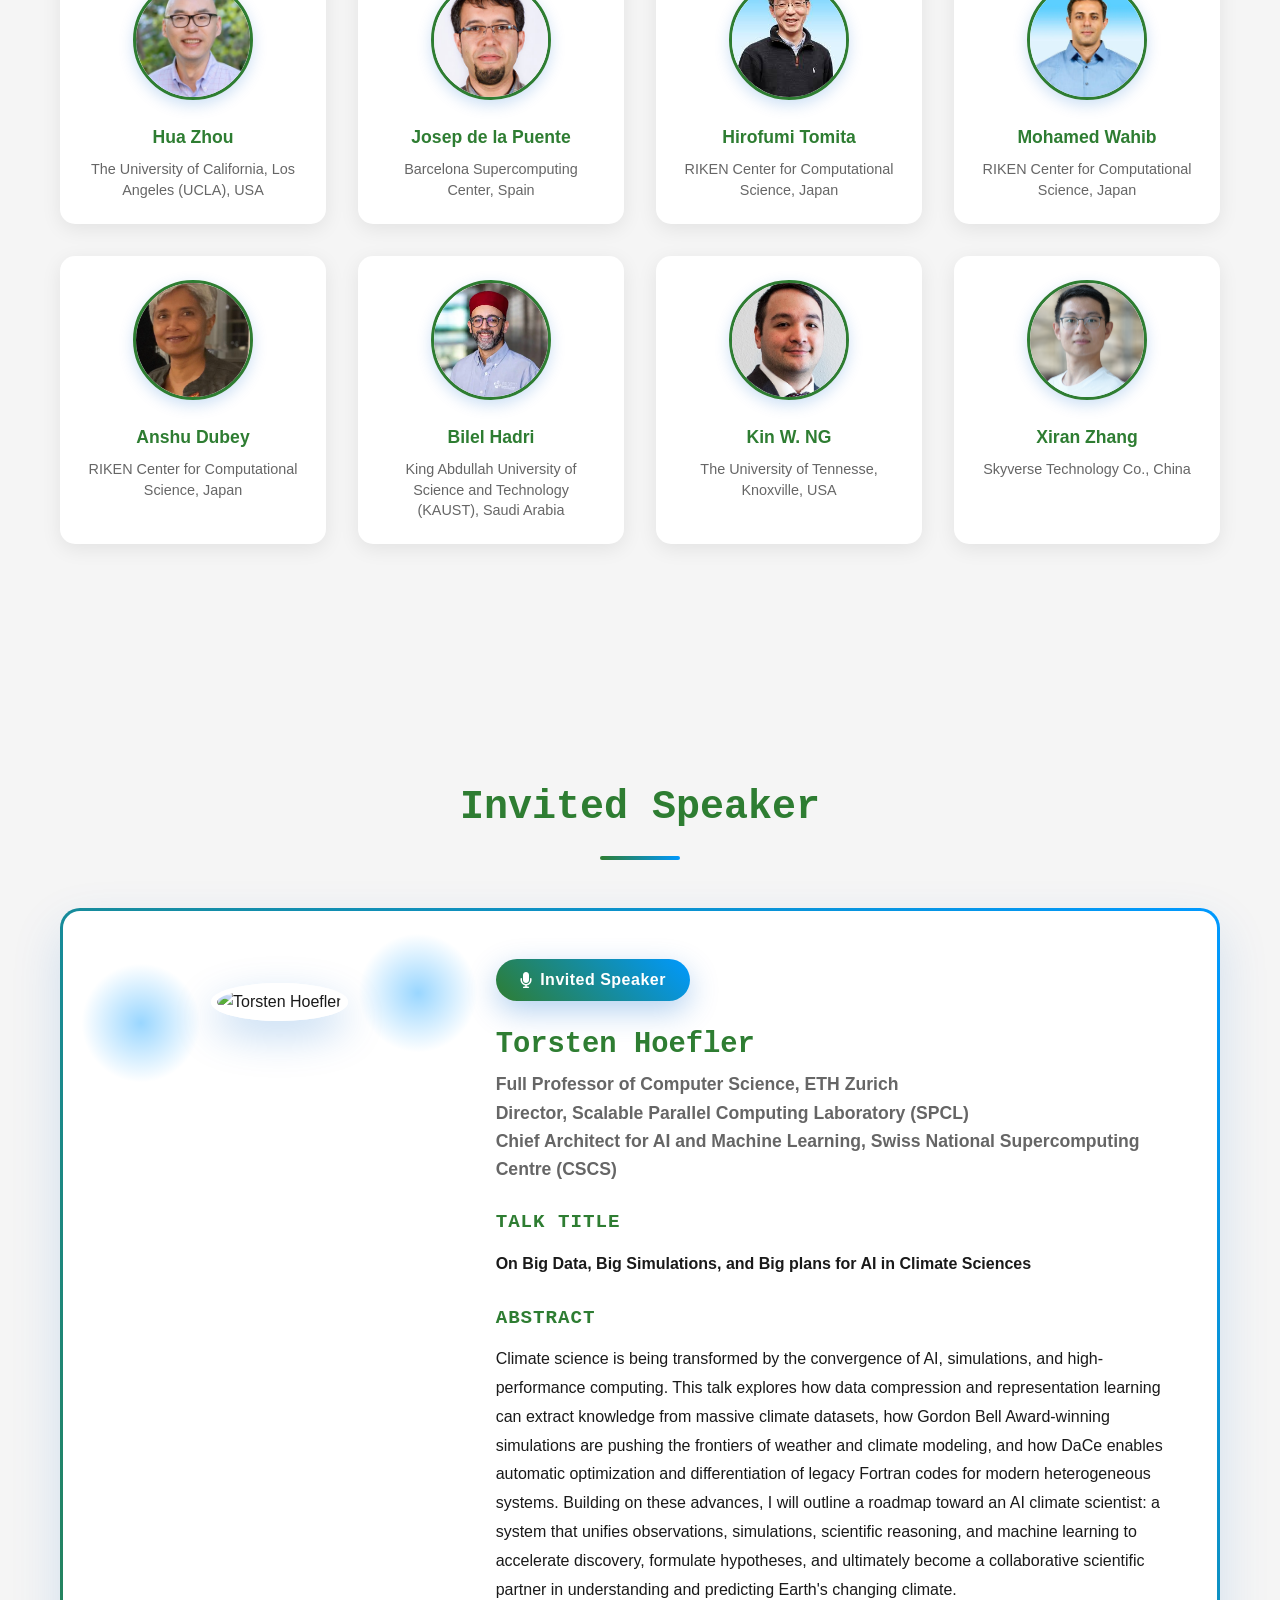
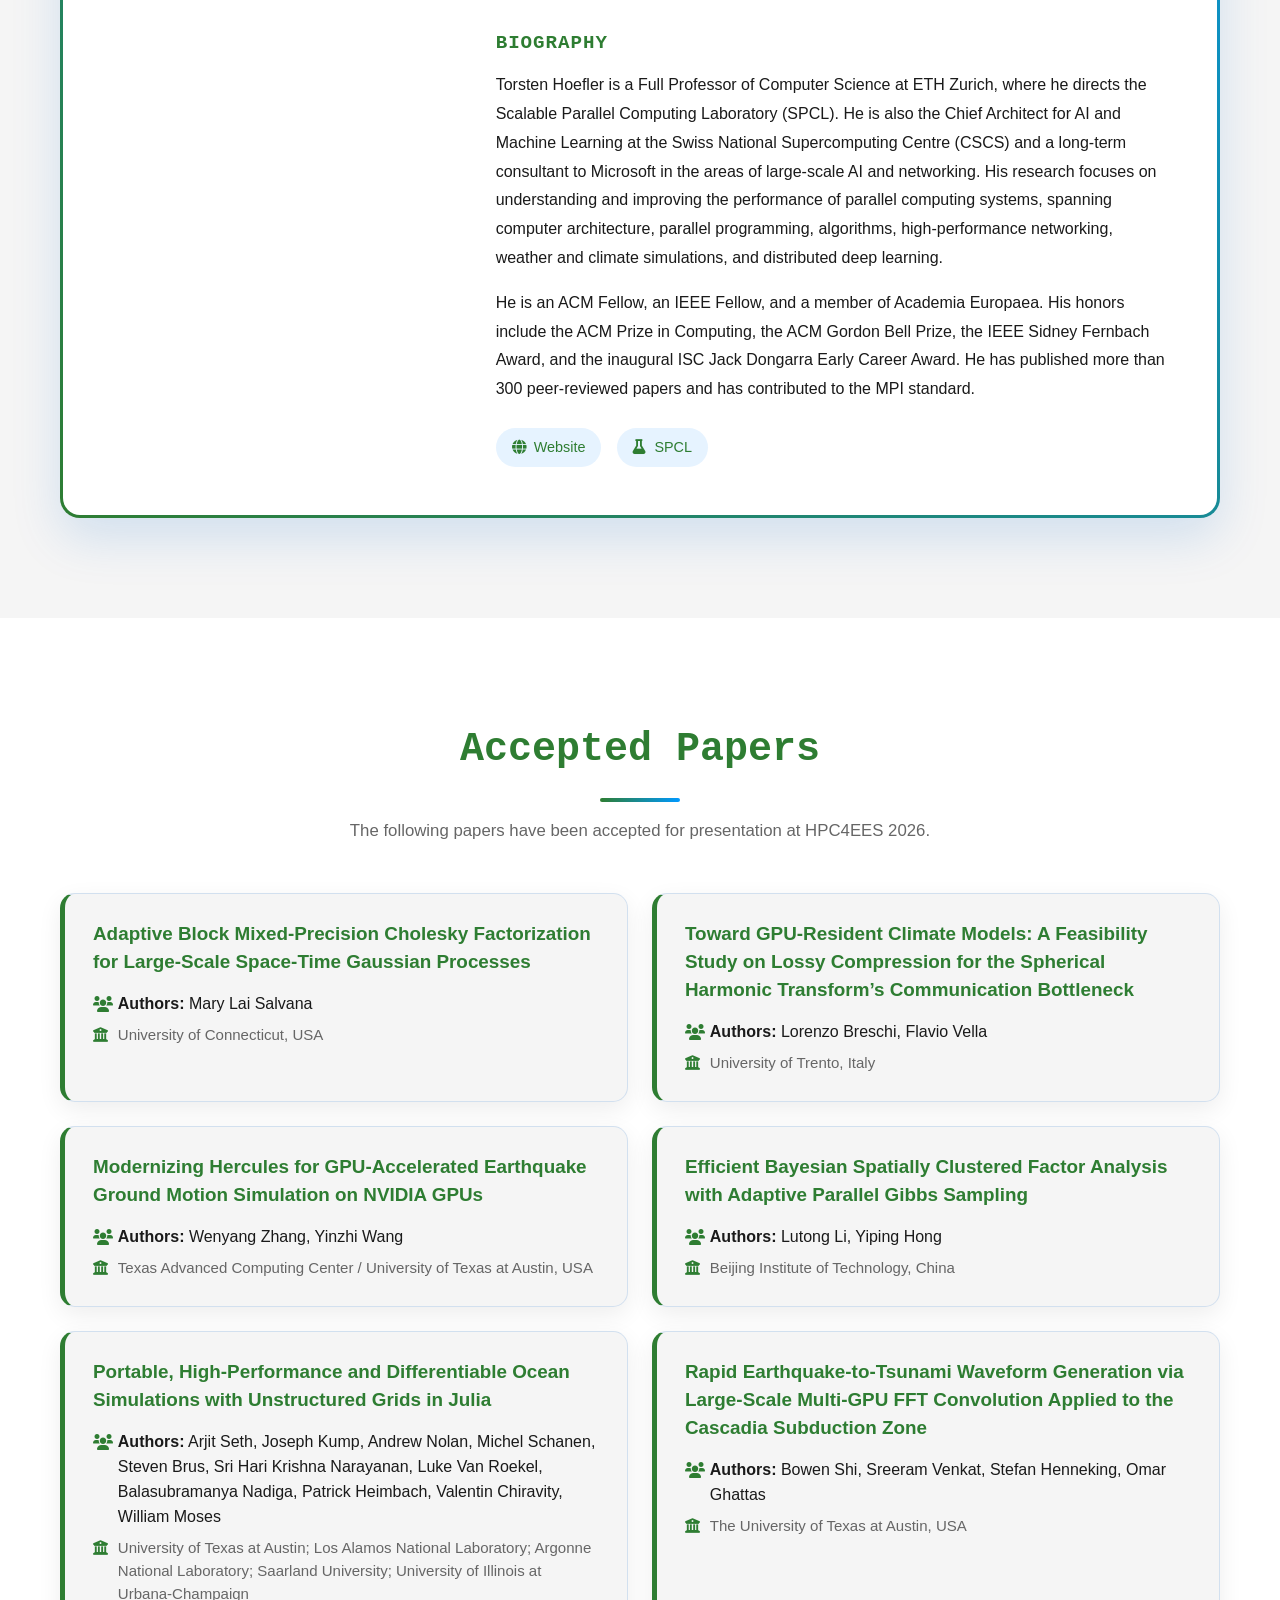
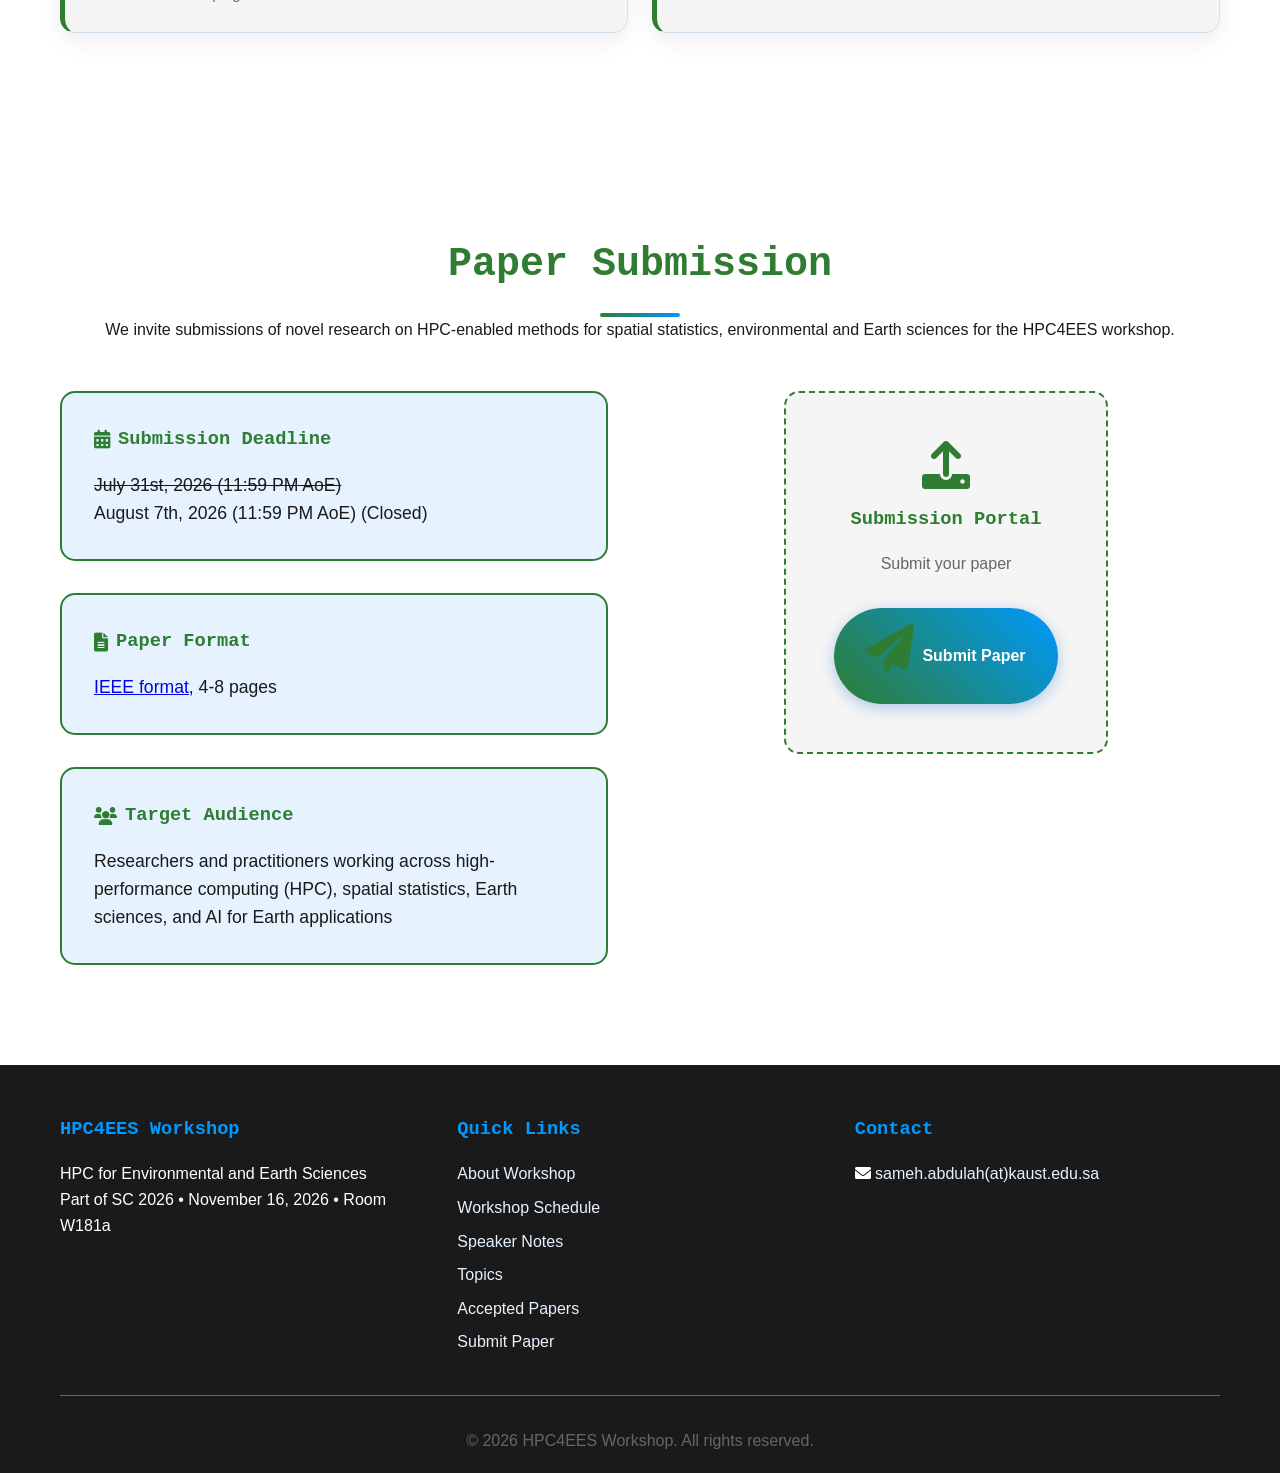
==== commit d6c8e676: "Add HPC4EES workshop session chairs" ====
--- a/index.html
+++ b/index.html
@@ -217,7 +217,7 @@
             <ol class="schedule-list">
                 <li>
                     <span class="schedule-time">9:00–9:10 a.m.</span>
-                    <div><strong>Opening remarks</strong><p>Workshop organizers</p></div>
+                    <div><strong>Opening remarks</strong><p>Dorit Hammerling</p></div>
                 </li>
                 <li>
                     <span class="schedule-time">9:10–10:00 a.m.</span>
@@ -229,15 +229,15 @@
                 </li>
                 <li>
                     <span class="schedule-time">10:30–10:48 a.m.</span>
-                    <div><strong>Toward GPU-Resident Climate Models: A Feasibility Study on Lossy Compression for the Spherical Harmonic Transform’s Communication Bottleneck</strong></div>
+                    <div><strong>Toward GPU-Resident Climate Models: A Feasibility Study on Lossy Compression for the Spherical Harmonic Transform’s Communication Bottleneck</strong><p>Session chair: Mario Acosta</p></div>
                 </li>
                 <li>
                     <span class="schedule-time">10:48–11:06 a.m.</span>
-                    <div><strong>Adaptive Block Mixed-Precision Cholesky Factorization for Large-Scale Space-Time Gaussian Processes</strong></div>
+                    <div><strong>Adaptive Block Mixed-Precision Cholesky Factorization for Large-Scale Space-Time Gaussian Processes</strong><p>Session chair: Mario Acosta</p></div>
                 </li>
                 <li>
                     <span class="schedule-time">11:06–11:24 a.m.</span>
-                    <div><strong>Efficient Bayesian Spatially Clustered Factor Analysis with Adaptive Parallel Gibbs Sampling</strong></div>
+                    <div><strong>Efficient Bayesian Spatially Clustered Factor Analysis with Adaptive Parallel Gibbs Sampling</strong><p>Session chair: Mario Acosta</p></div>
                 </li>
                 <li>
                     <span class="schedule-time">11:24–11:34 a.m.</span>
@@ -245,15 +245,15 @@
                 </li>
                 <li>
                     <span class="schedule-time">11:34–11:52 a.m.</span>
-                    <div><strong>Portable, High-Performance and Differentiable Ocean Simulations with Unstructured Grids in Julia</strong></div>
+                    <div><strong>Portable, High-Performance and Differentiable Ocean Simulations with Unstructured Grids in Julia</strong><p>Session chair: Sameh Abdulah</p></div>
                 </li>
                 <li>
                     <span class="schedule-time">11:52 a.m.–12:10 p.m.</span>
-                    <div><strong>Rapid Earthquake-to-Tsunami Waveform Generation via Large-Scale Multi-GPU FFT Convolution Applied to the Cascadia Subduction Zone</strong></div>
+                    <div><strong>Rapid Earthquake-to-Tsunami Waveform Generation via Large-Scale Multi-GPU FFT Convolution Applied to the Cascadia Subduction Zone</strong><p>Session chair: Sameh Abdulah</p></div>
                 </li>
                 <li>
                     <span class="schedule-time">12:10–12:28 p.m.</span>
-                    <div><strong>Modernizing Hercules for GPU-Accelerated Earthquake Ground Motion Simulation on NVIDIA GPUs</strong></div>
+                    <div><strong>Modernizing Hercules for GPU-Accelerated Earthquake Ground Motion Simulation on NVIDIA GPUs</strong><p>Session chair: Sameh Abdulah</p></div>
                 </li>
                 <li>
                     <span class="schedule-time">12:28–12:30 p.m.</span>
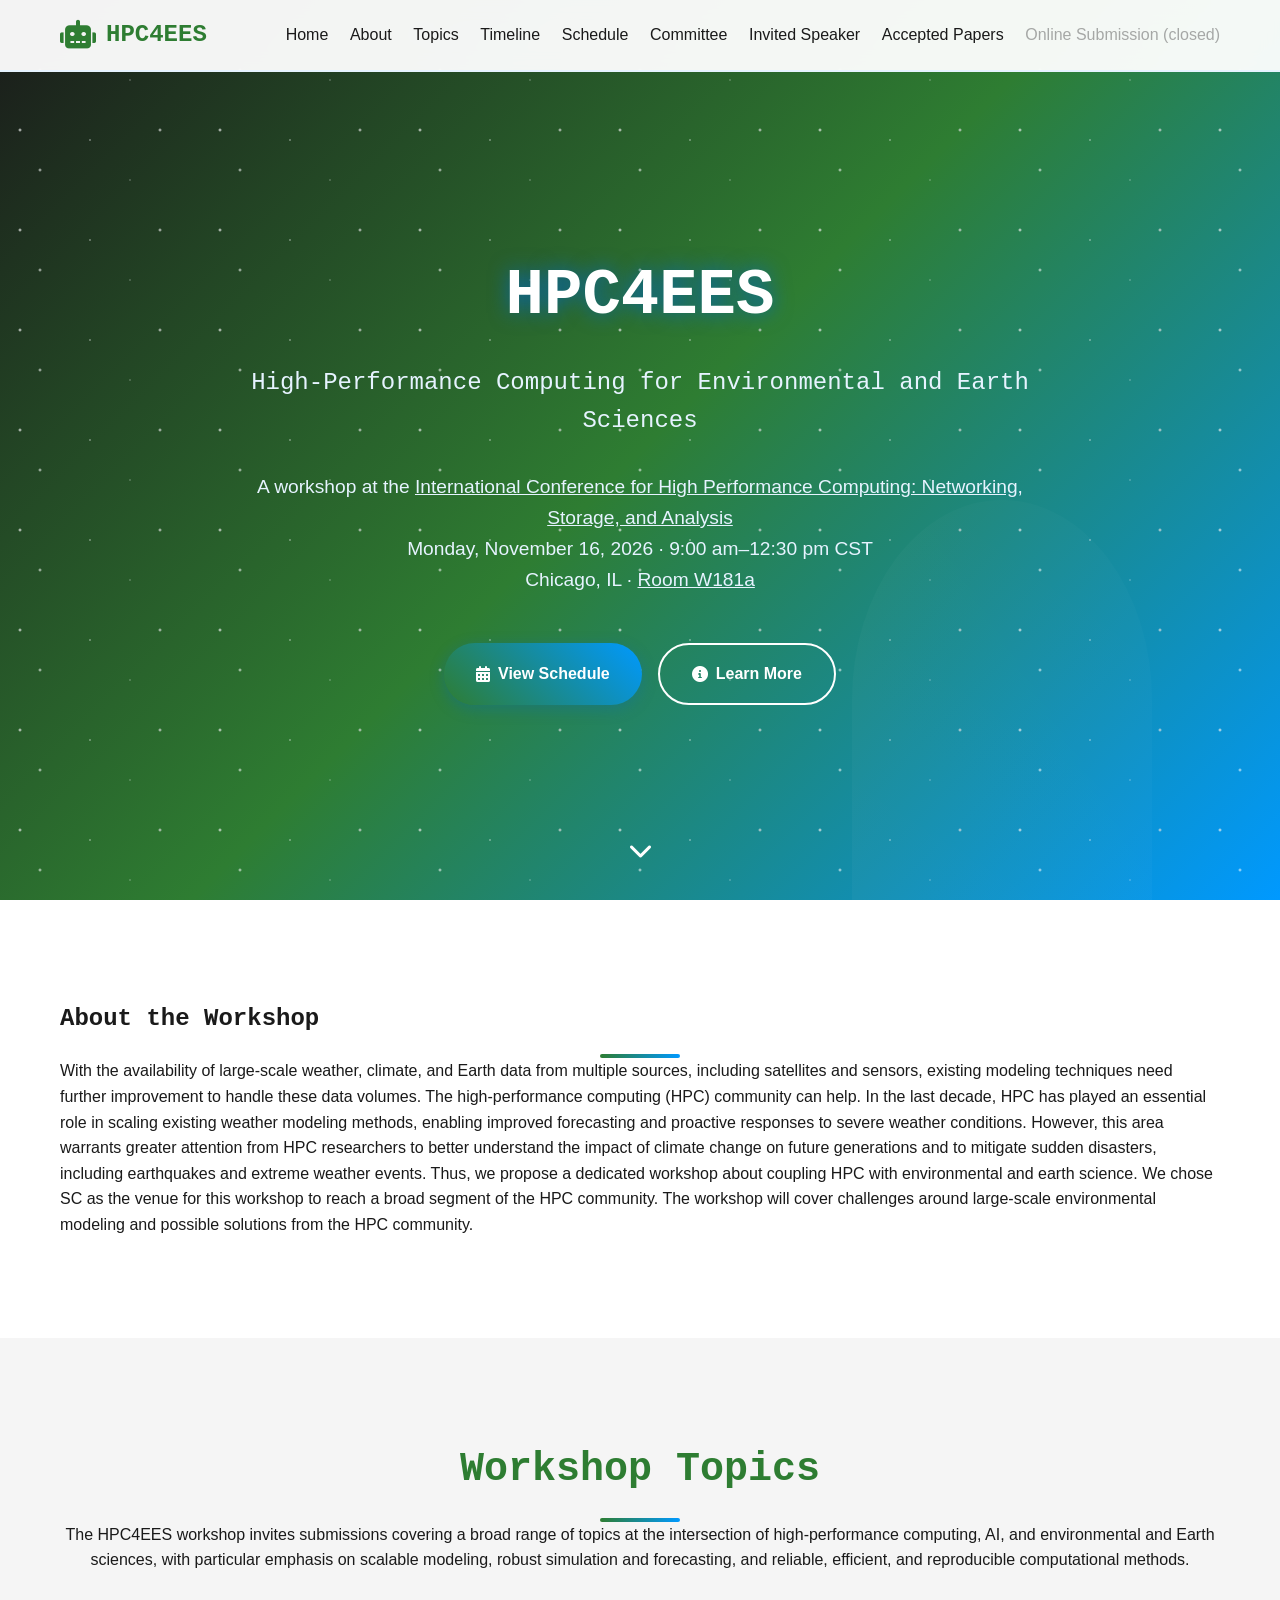
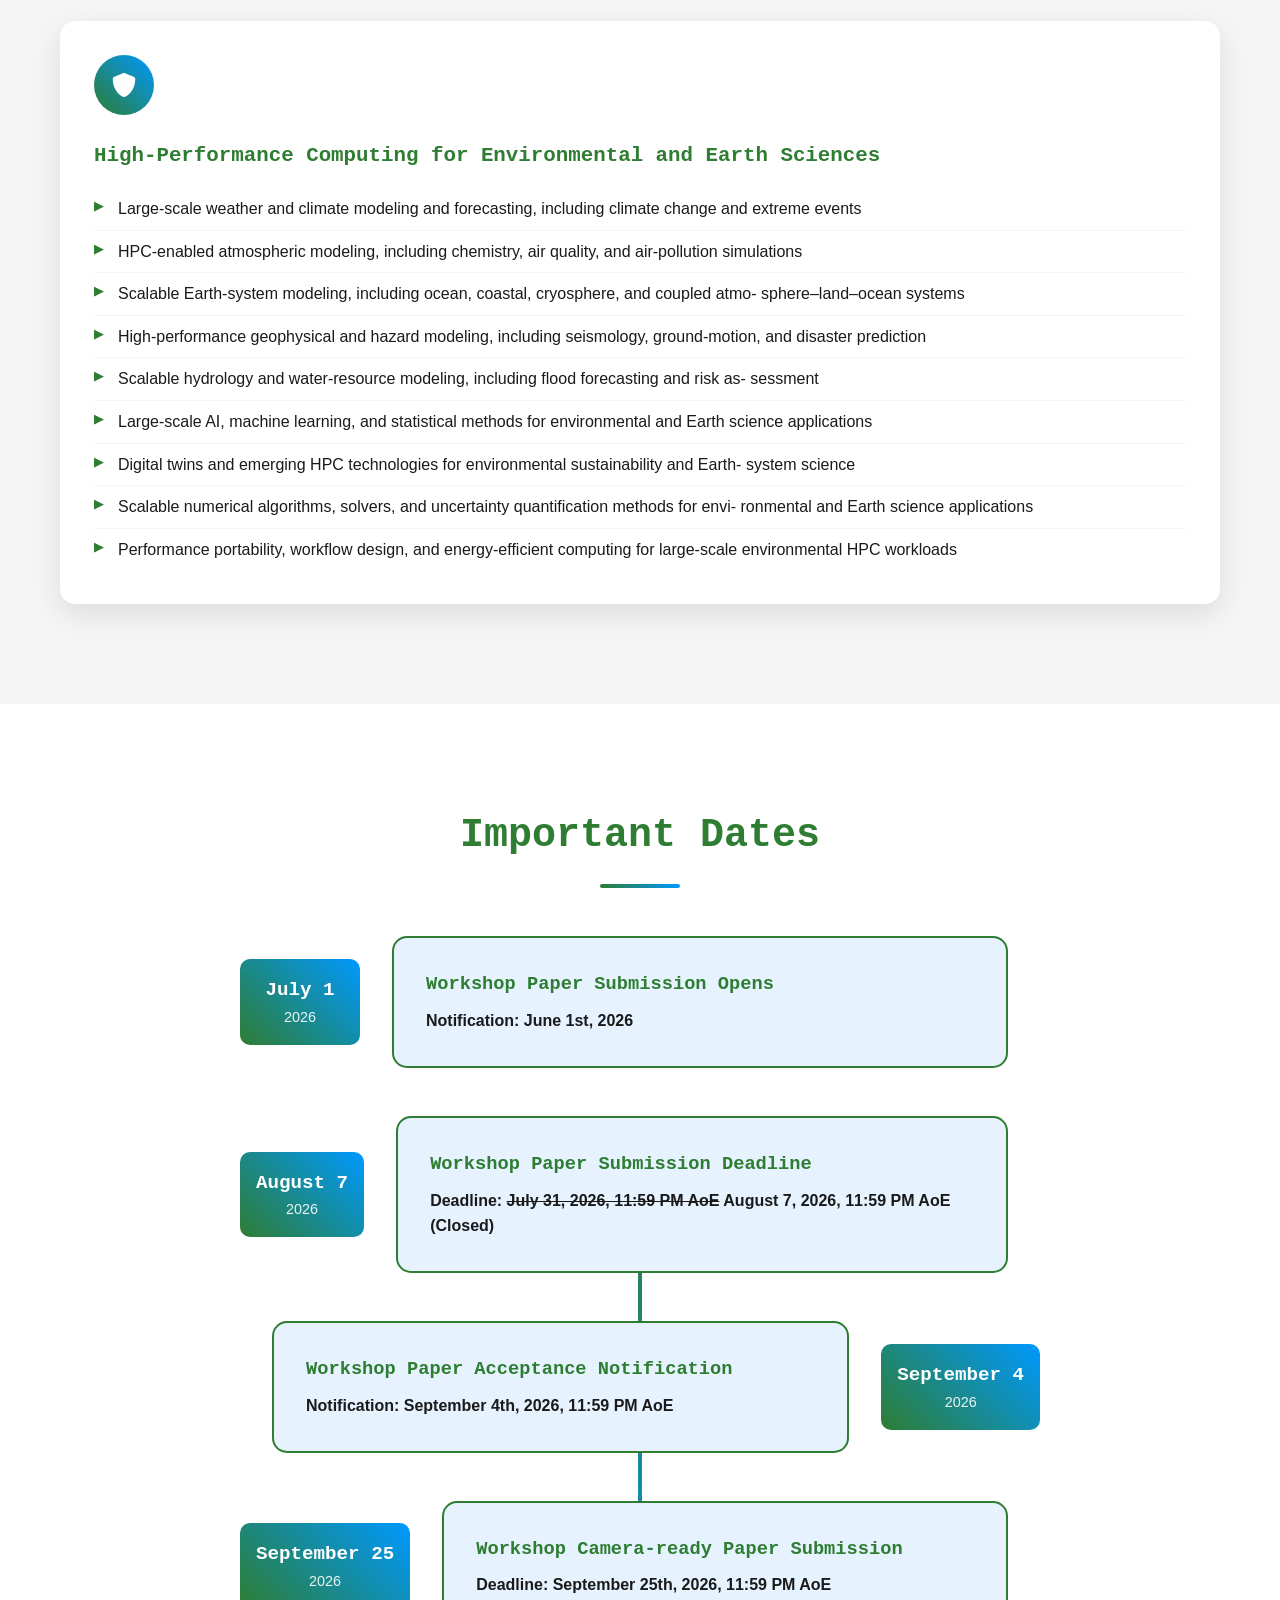
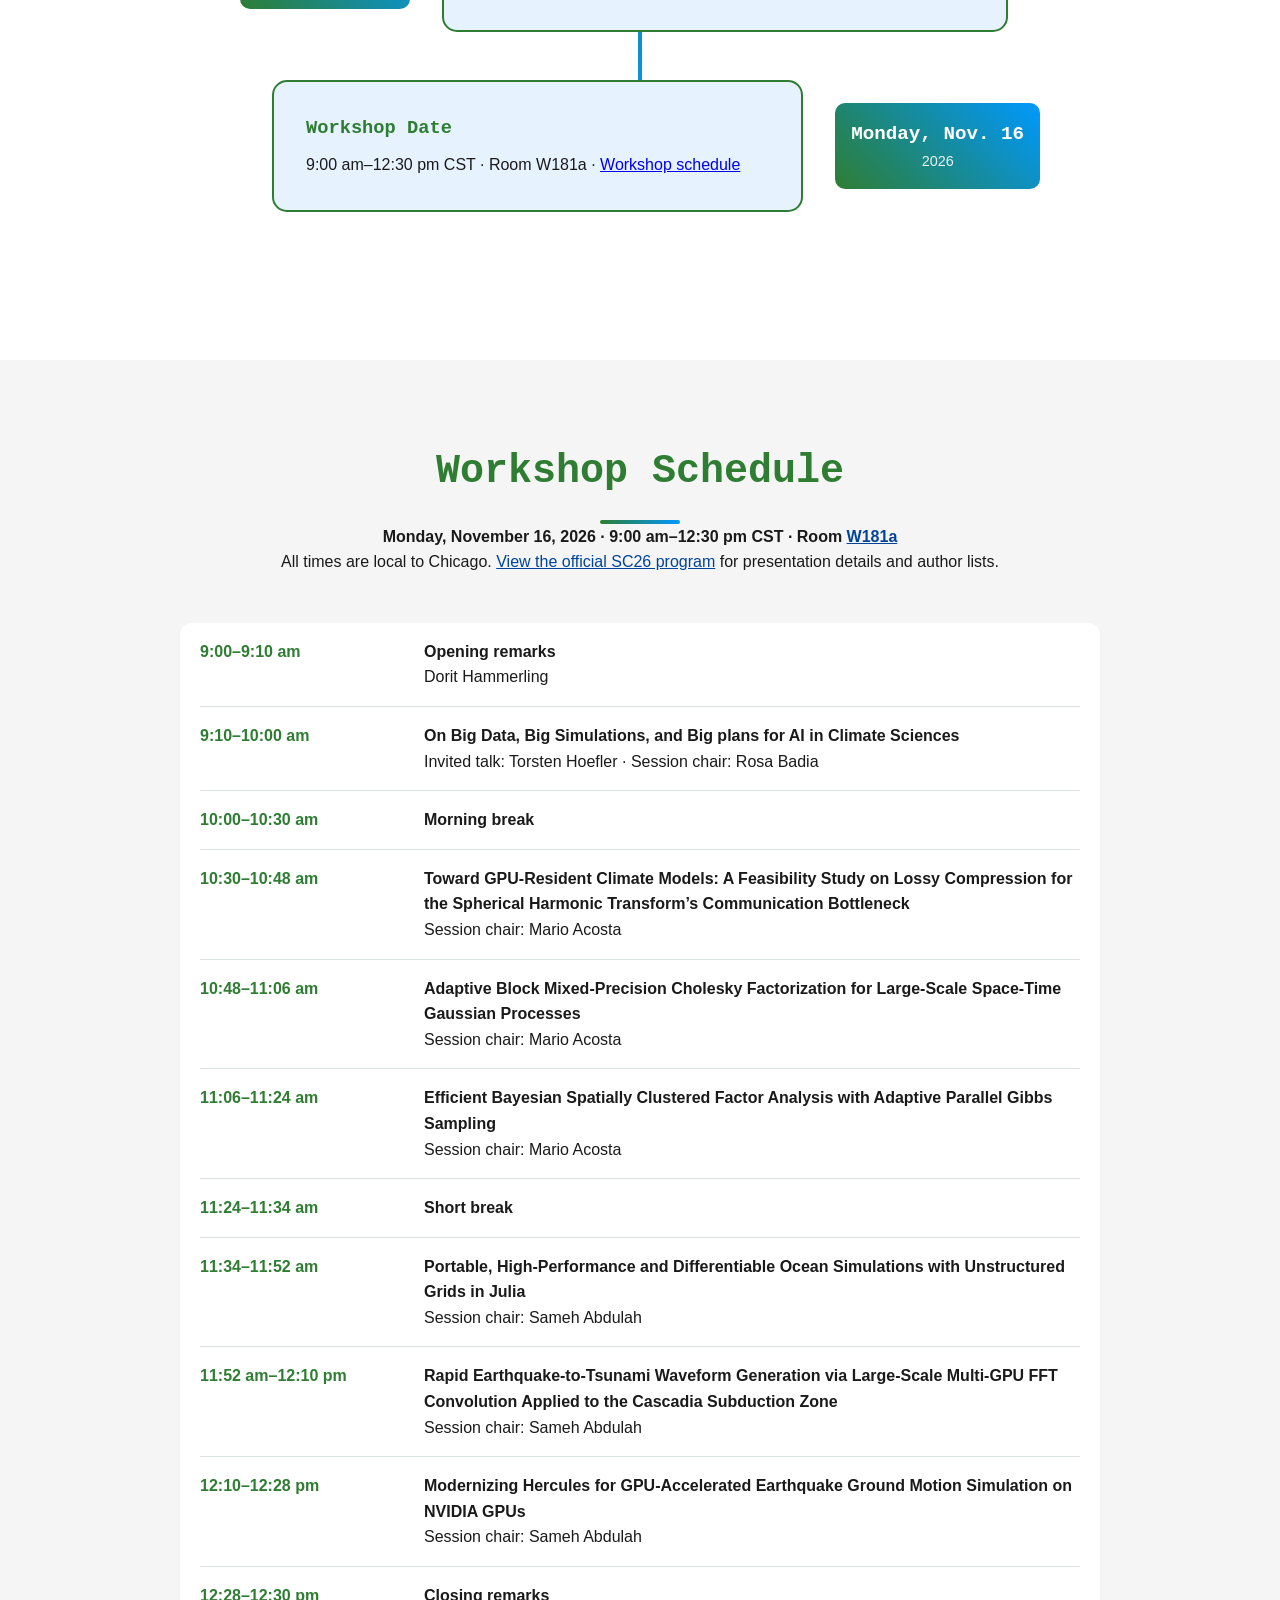
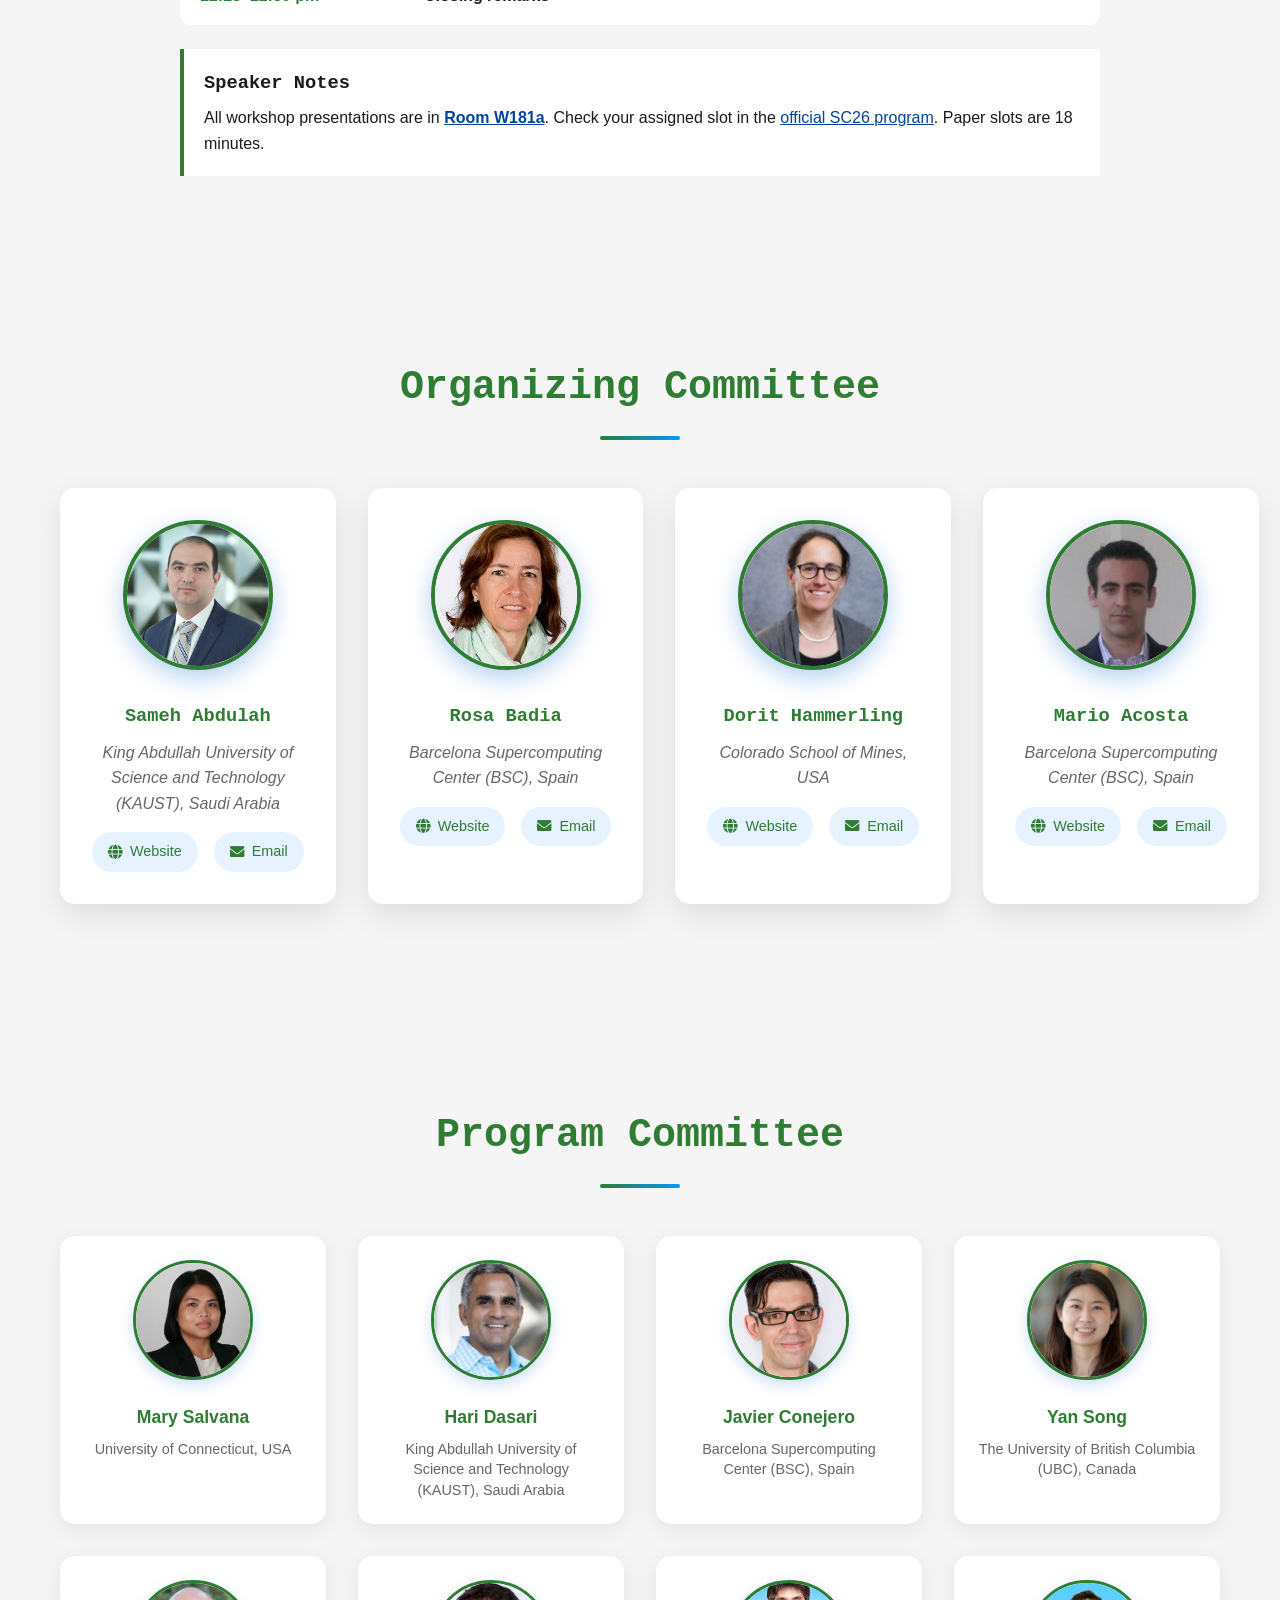
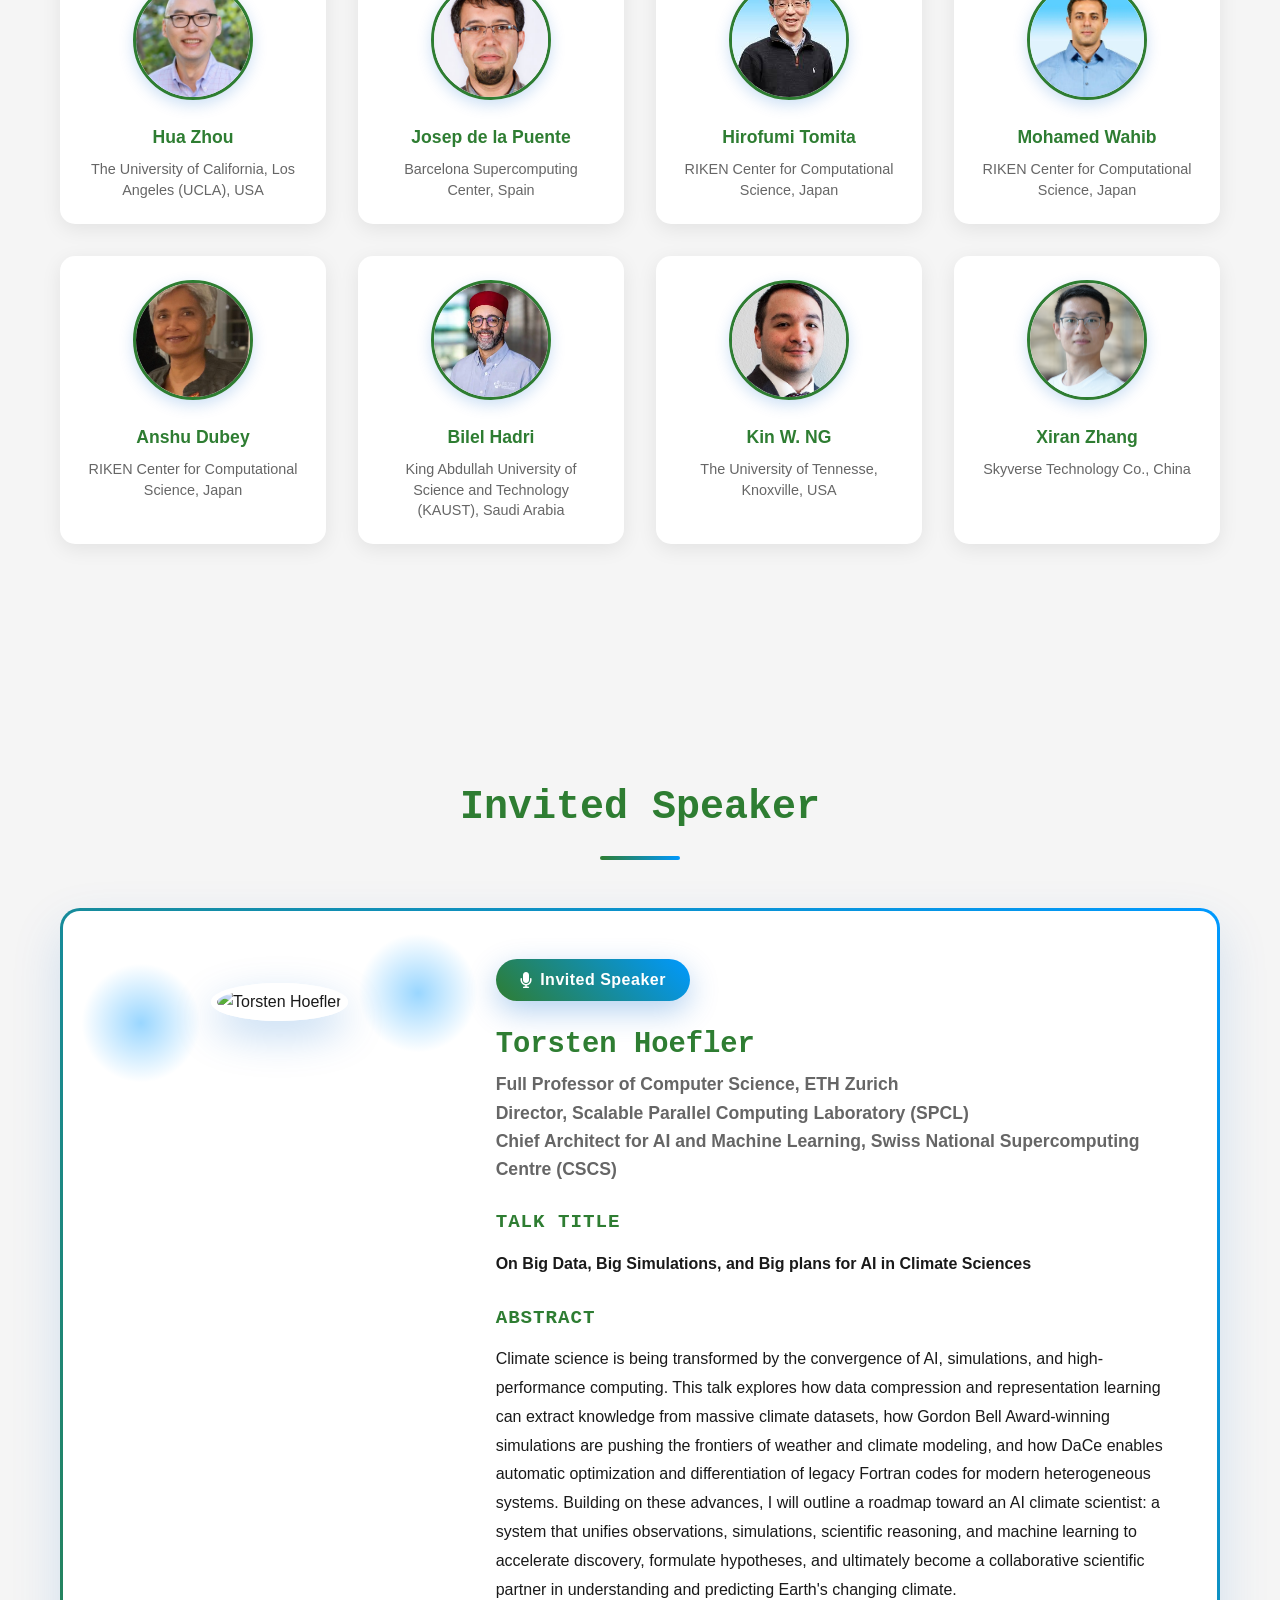
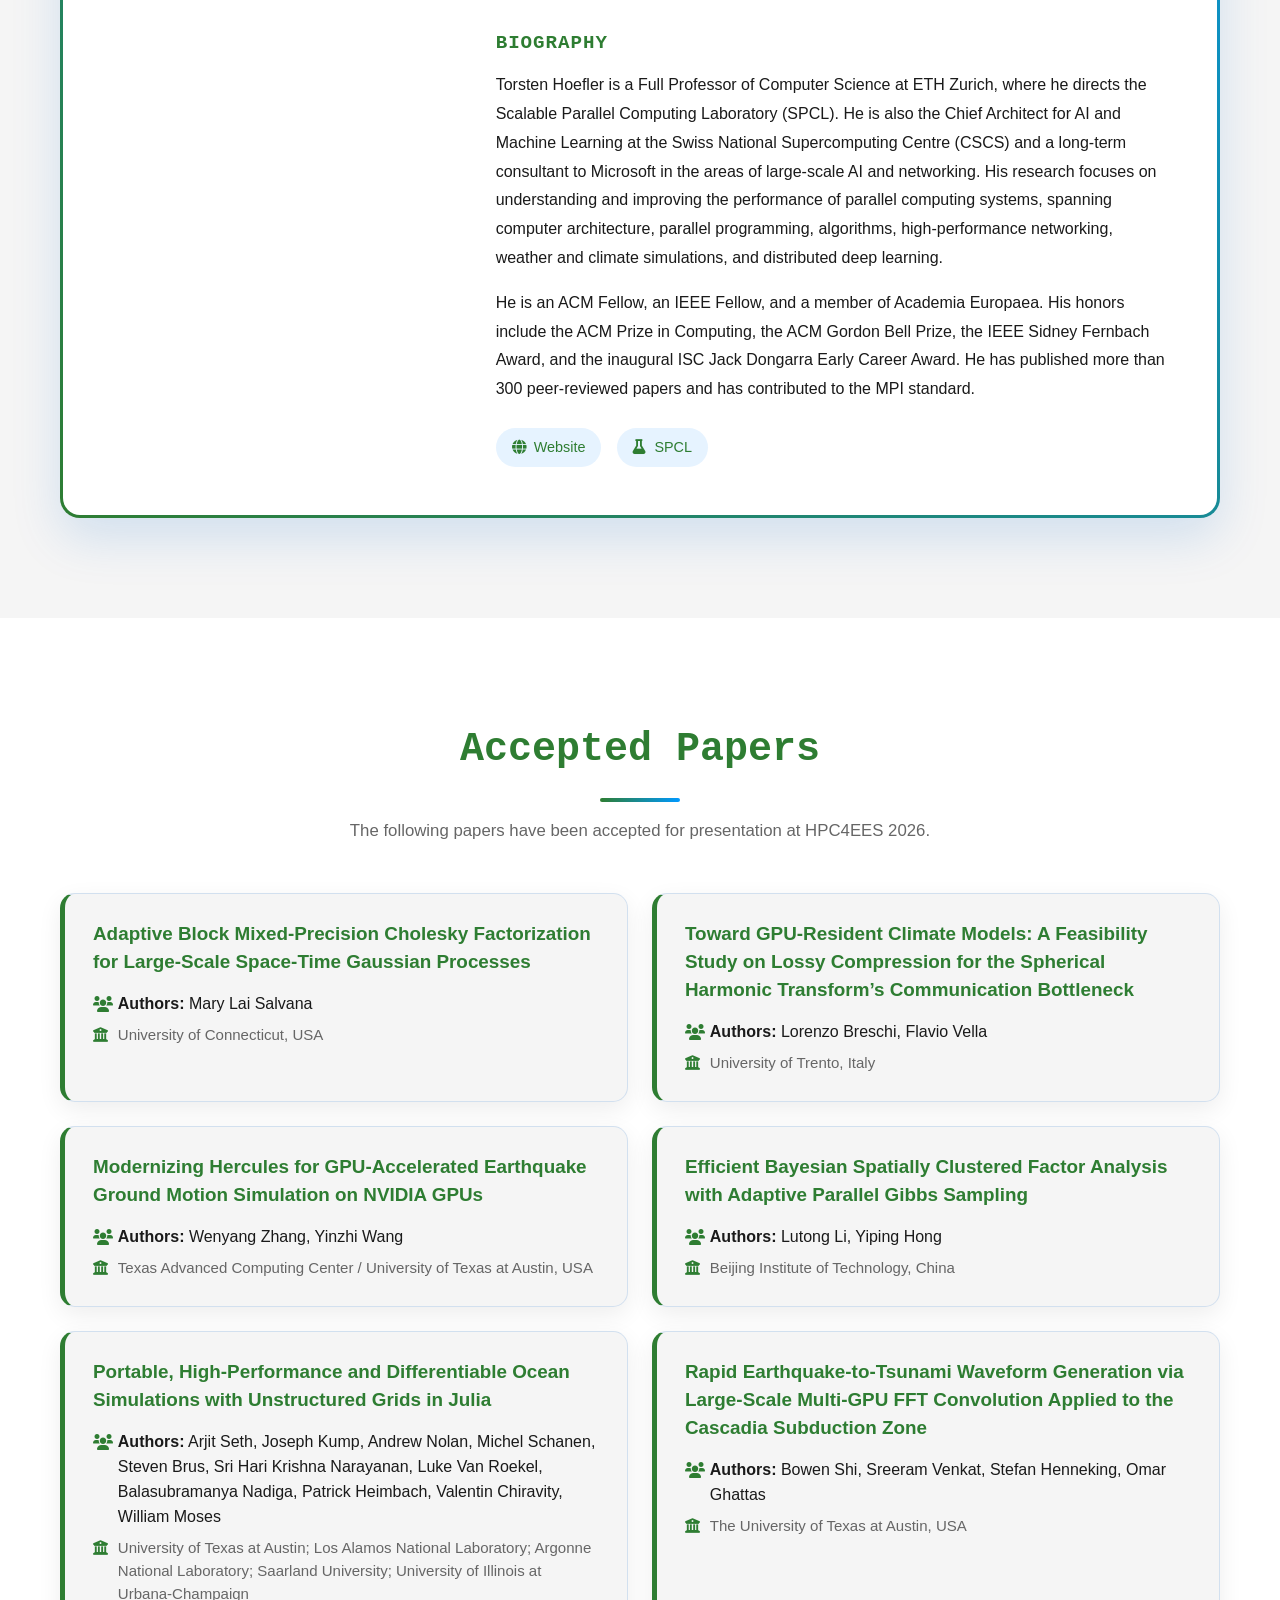
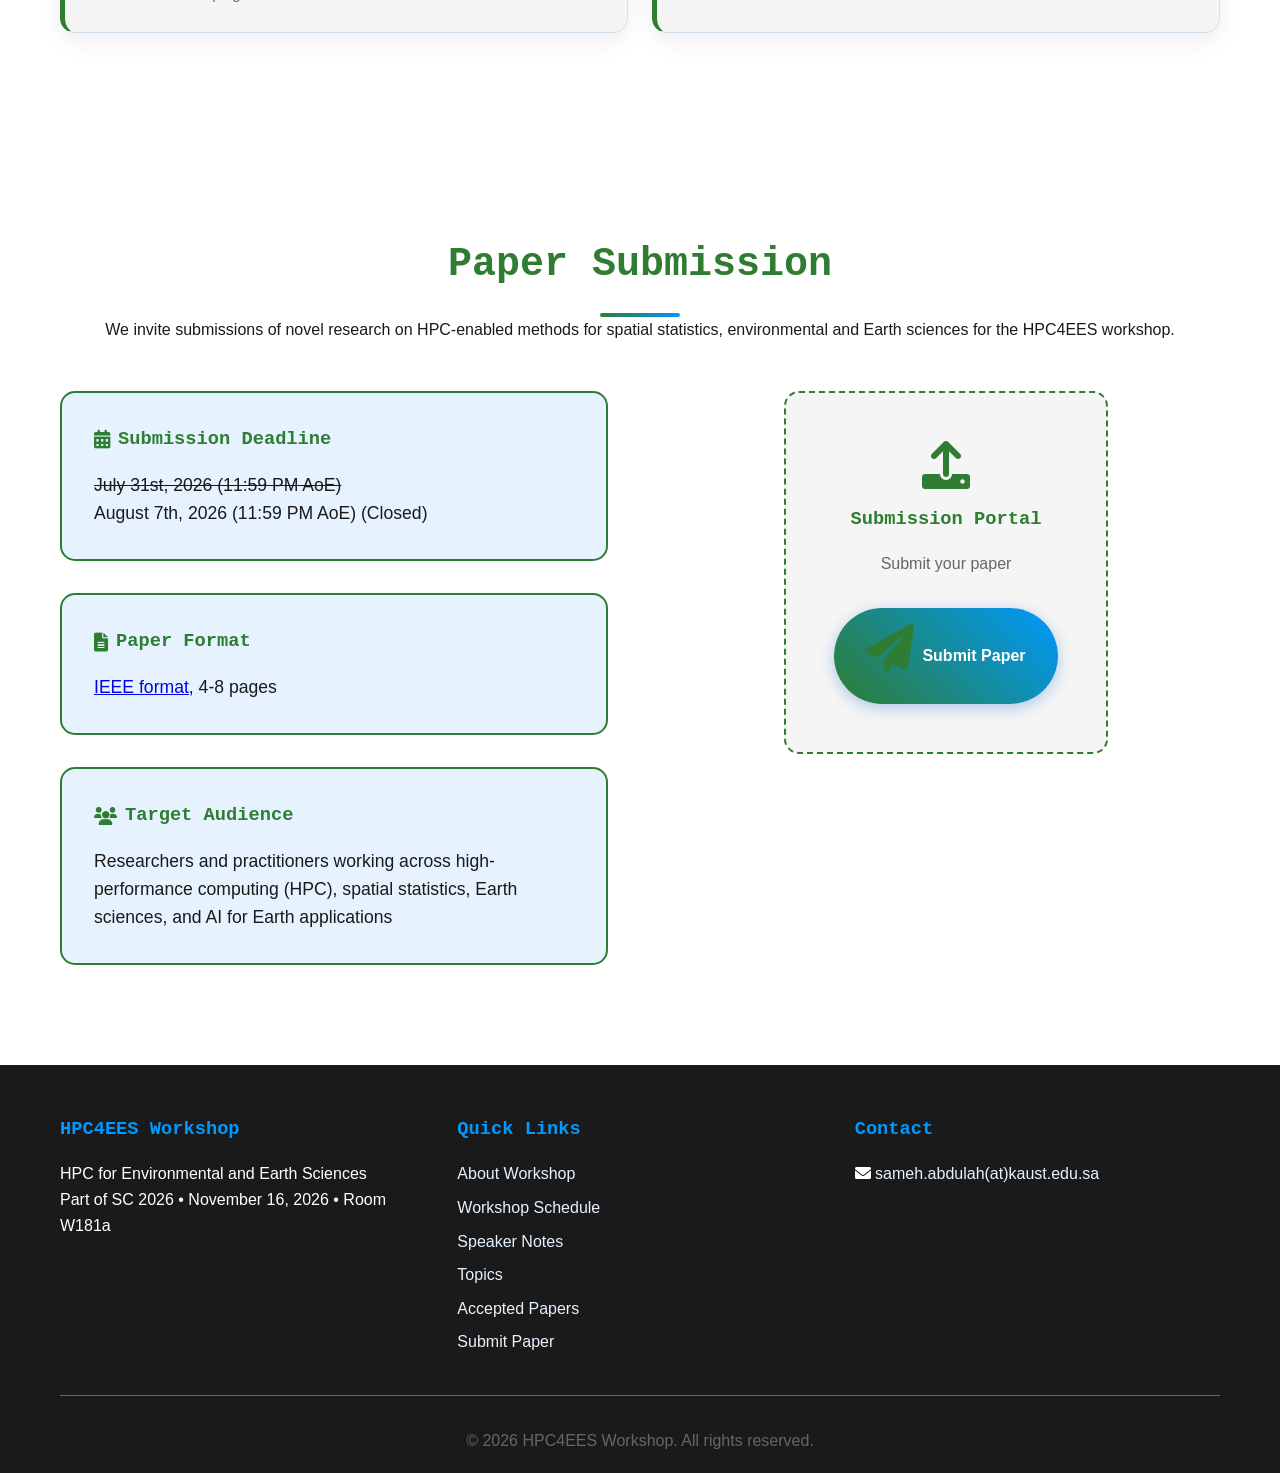
==== commit 29b8ccfc: "Use plain am and pm in the workshop schedule" ====
--- a/index.html
+++ b/index.html
@@ -64,7 +64,7 @@
                 </h1>
                 <p class="hero-description">
                     A workshop at the <a href="https://sc26.supercomputing.org/" target="_blank" style="color: var(--light-green); text-decoration: underline;"> International Conference for High Performance Computing: Networking, Storage, and Analysis</a><br>
-                    Monday, November 16, 2026 · 9:00 a.m.–12:30 p.m. CST
+                    Monday, November 16, 2026 · 9:00 am–12:30 pm CST
                     <br>Chicago, IL · <a href="#schedule">Room W181a</a>
                 </p>
                 <div class="hero-buttons">
@@ -198,7 +198,7 @@
                     </div>
                     <div class="timeline-content">
                         <h3>Workshop Date</h3>
-                        <p>9:00 a.m.–12:30 p.m. CST · Room W181a · <a href="#schedule">Workshop schedule</a></p>
+                        <p>9:00 am–12:30 pm CST · Room W181a · <a href="#schedule">Workshop schedule</a></p>
                     </div>
                 </div>
             </div>
@@ -211,52 +211,52 @@
             <div class="section-header">
                 <h2 id="schedule-title">Workshop Schedule</h2>
                 <div class="section-divider"></div>
-                <p><strong>Monday, November 16, 2026 · 9:00 a.m.–12:30 p.m. CST · Room <a href="https://sc26.conference-program.com/map/?location=rW181a">W181a</a></strong></p>
+                <p><strong>Monday, November 16, 2026 · 9:00 am–12:30 pm CST · Room <a href="https://sc26.conference-program.com/map/?location=rW181a">W181a</a></strong></p>
                 <p>All times are local to Chicago. <a href="https://sc26.conference-program.com/session/?sess=sess135">View the official SC26 program</a> for presentation details and author lists.</p>
             </div>
             <ol class="schedule-list">
                 <li>
-                    <span class="schedule-time">9:00–9:10 a.m.</span>
+                    <span class="schedule-time">9:00–9:10 am</span>
                     <div><strong>Opening remarks</strong><p>Dorit Hammerling</p></div>
                 </li>
                 <li>
-                    <span class="schedule-time">9:10–10:00 a.m.</span>
+                    <span class="schedule-time">9:10–10:00 am</span>
                     <div><strong>On Big Data, Big Simulations, and Big plans for AI in Climate Sciences</strong><p>Invited talk: Torsten Hoefler · Session chair: Rosa Badia</p></div>
                 </li>
                 <li>
-                    <span class="schedule-time">10:00–10:30 a.m.</span>
+                    <span class="schedule-time">10:00–10:30 am</span>
                     <div><strong>Morning break</strong></div>
                 </li>
                 <li>
-                    <span class="schedule-time">10:30–10:48 a.m.</span>
+                    <span class="schedule-time">10:30–10:48 am</span>
                     <div><strong>Toward GPU-Resident Climate Models: A Feasibility Study on Lossy Compression for the Spherical Harmonic Transform’s Communication Bottleneck</strong><p>Session chair: Mario Acosta</p></div>
                 </li>
                 <li>
-                    <span class="schedule-time">10:48–11:06 a.m.</span>
+                    <span class="schedule-time">10:48–11:06 am</span>
                     <div><strong>Adaptive Block Mixed-Precision Cholesky Factorization for Large-Scale Space-Time Gaussian Processes</strong><p>Session chair: Mario Acosta</p></div>
                 </li>
                 <li>
-                    <span class="schedule-time">11:06–11:24 a.m.</span>
+                    <span class="schedule-time">11:06–11:24 am</span>
                     <div><strong>Efficient Bayesian Spatially Clustered Factor Analysis with Adaptive Parallel Gibbs Sampling</strong><p>Session chair: Mario Acosta</p></div>
                 </li>
                 <li>
-                    <span class="schedule-time">11:24–11:34 a.m.</span>
+                    <span class="schedule-time">11:24–11:34 am</span>
                     <div><strong>Short break</strong></div>
                 </li>
                 <li>
-                    <span class="schedule-time">11:34–11:52 a.m.</span>
+                    <span class="schedule-time">11:34–11:52 am</span>
                     <div><strong>Portable, High-Performance and Differentiable Ocean Simulations with Unstructured Grids in Julia</strong><p>Session chair: Sameh Abdulah</p></div>
                 </li>
                 <li>
-                    <span class="schedule-time">11:52 a.m.–12:10 p.m.</span>
+                    <span class="schedule-time">11:52 am–12:10 pm</span>
                     <div><strong>Rapid Earthquake-to-Tsunami Waveform Generation via Large-Scale Multi-GPU FFT Convolution Applied to the Cascadia Subduction Zone</strong><p>Session chair: Sameh Abdulah</p></div>
                 </li>
                 <li>
-                    <span class="schedule-time">12:10–12:28 p.m.</span>
+                    <span class="schedule-time">12:10–12:28 pm</span>
                     <div><strong>Modernizing Hercules for GPU-Accelerated Earthquake Ground Motion Simulation on NVIDIA GPUs</strong><p>Session chair: Sameh Abdulah</p></div>
                 </li>
                 <li>
-                    <span class="schedule-time">12:28–12:30 p.m.</span>
+                    <span class="schedule-time">12:28–12:30 pm</span>
                     <div><strong>Closing remarks</strong></div>
                 </li>
             </ol>
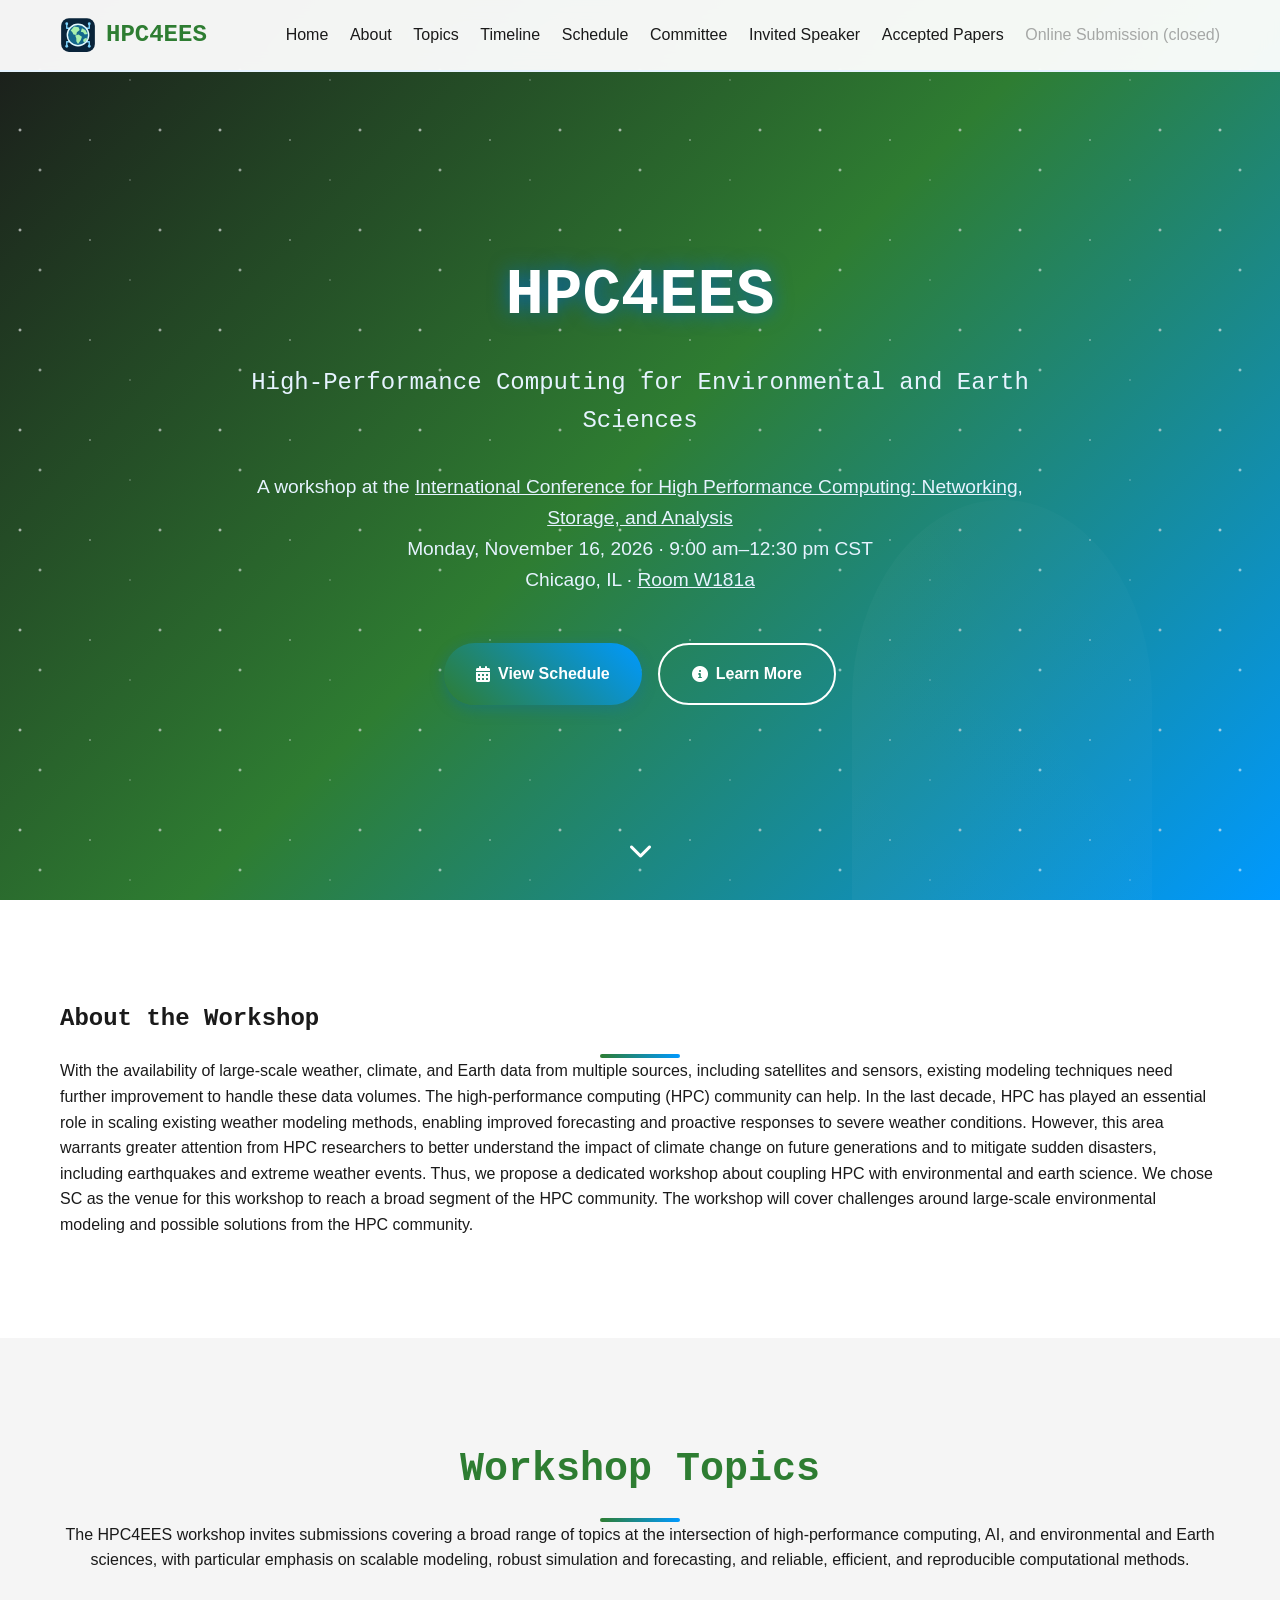
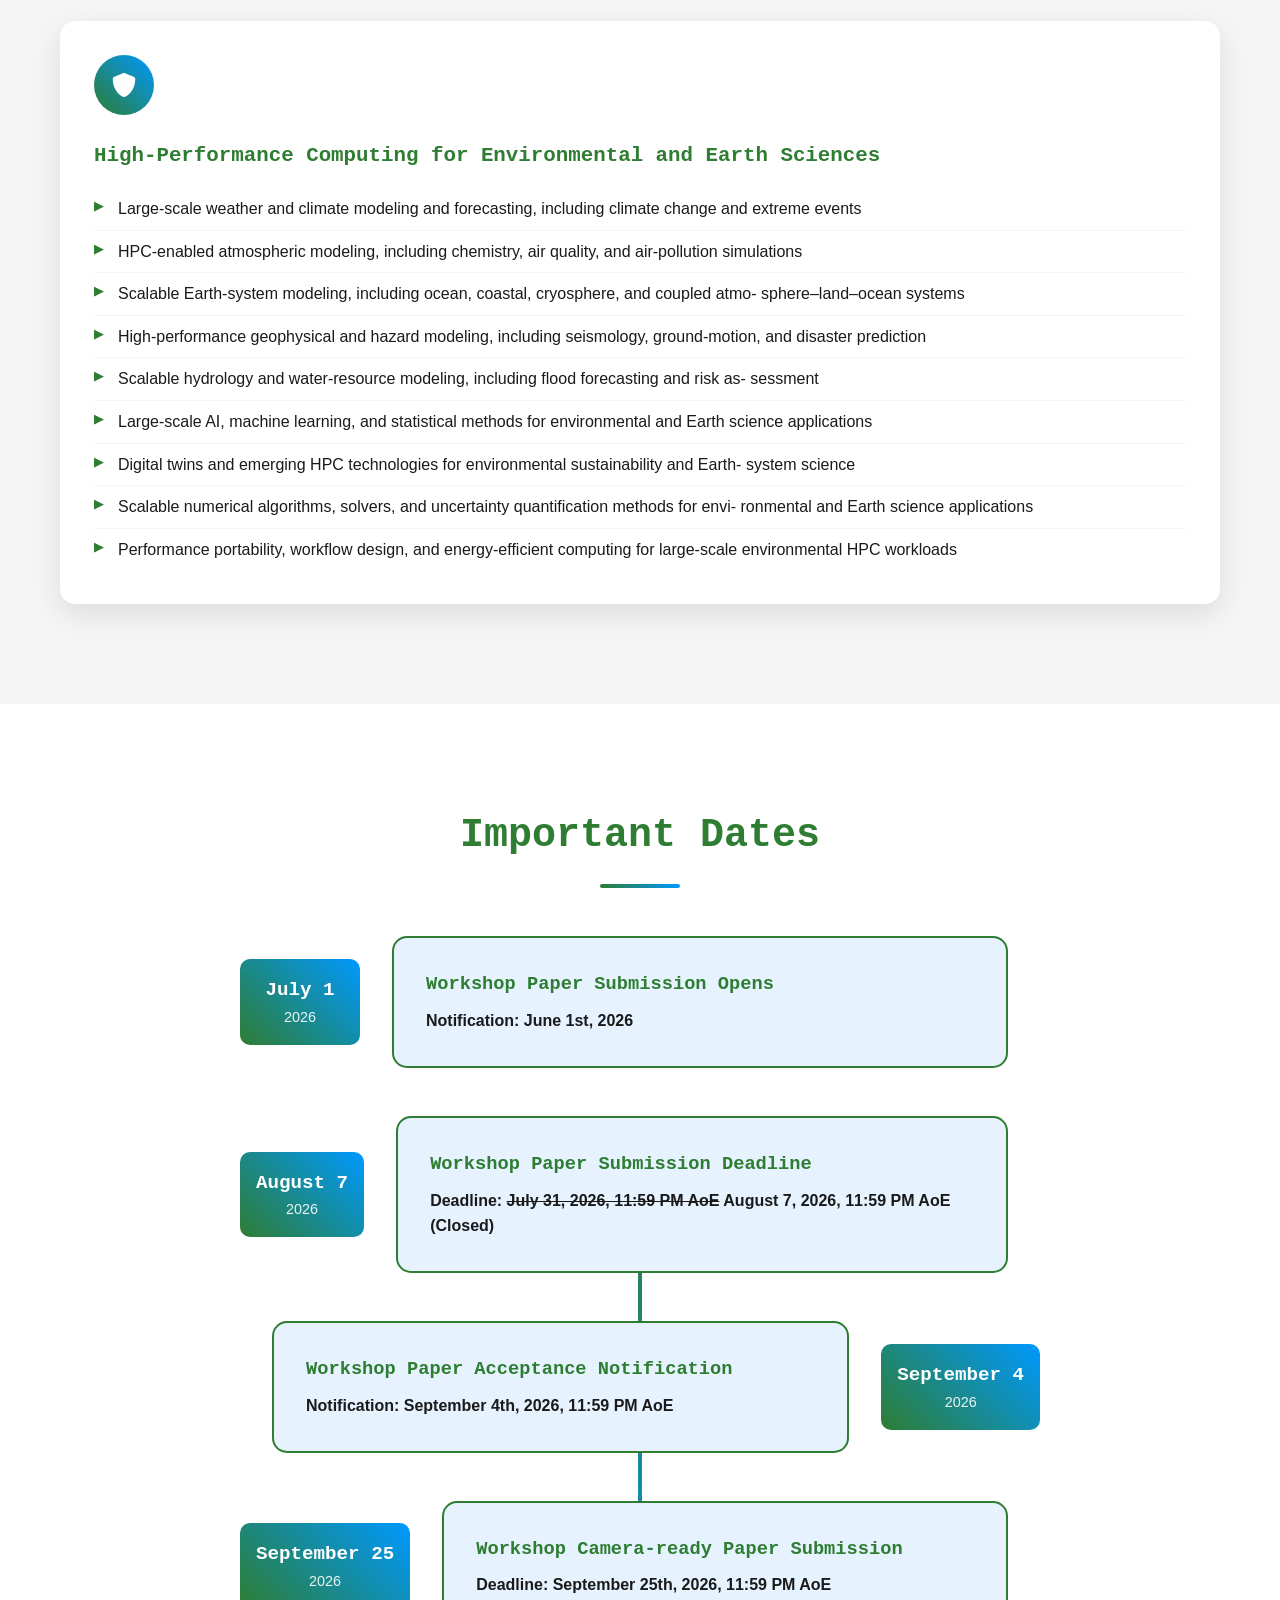
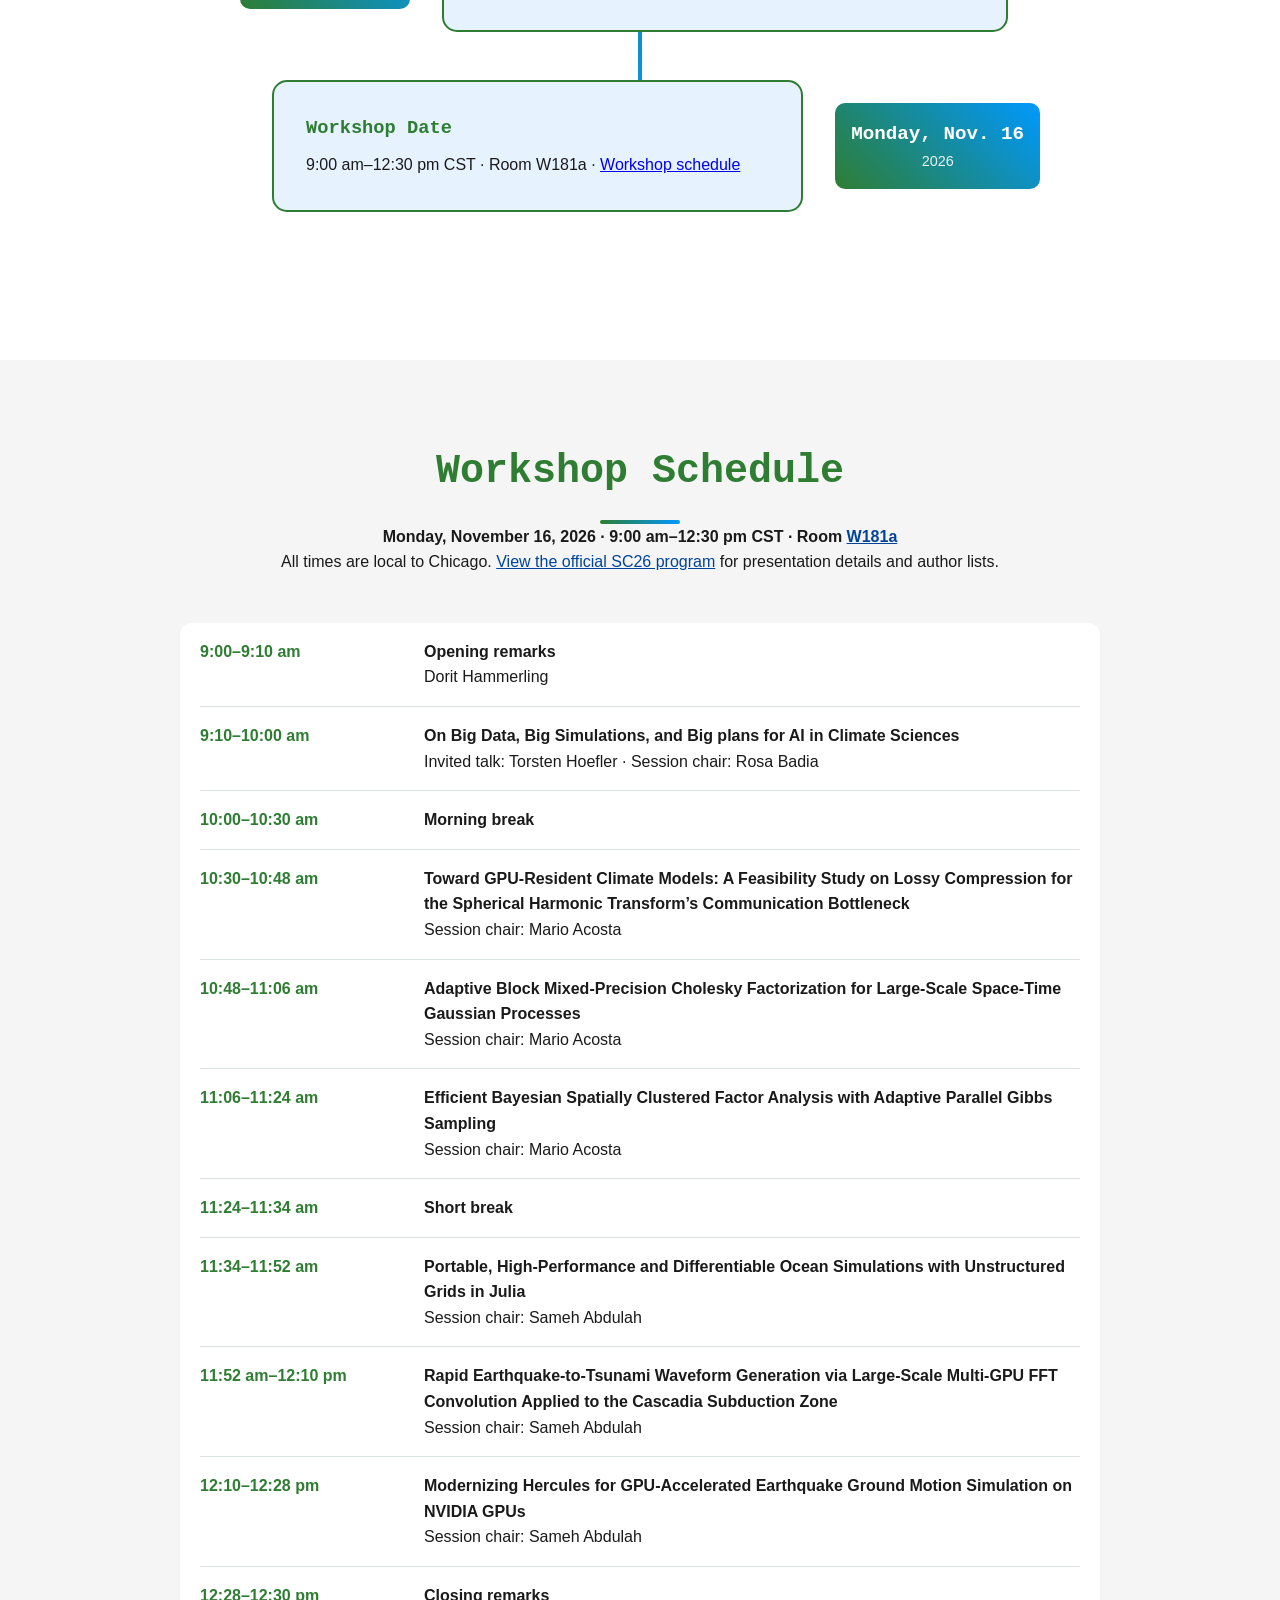
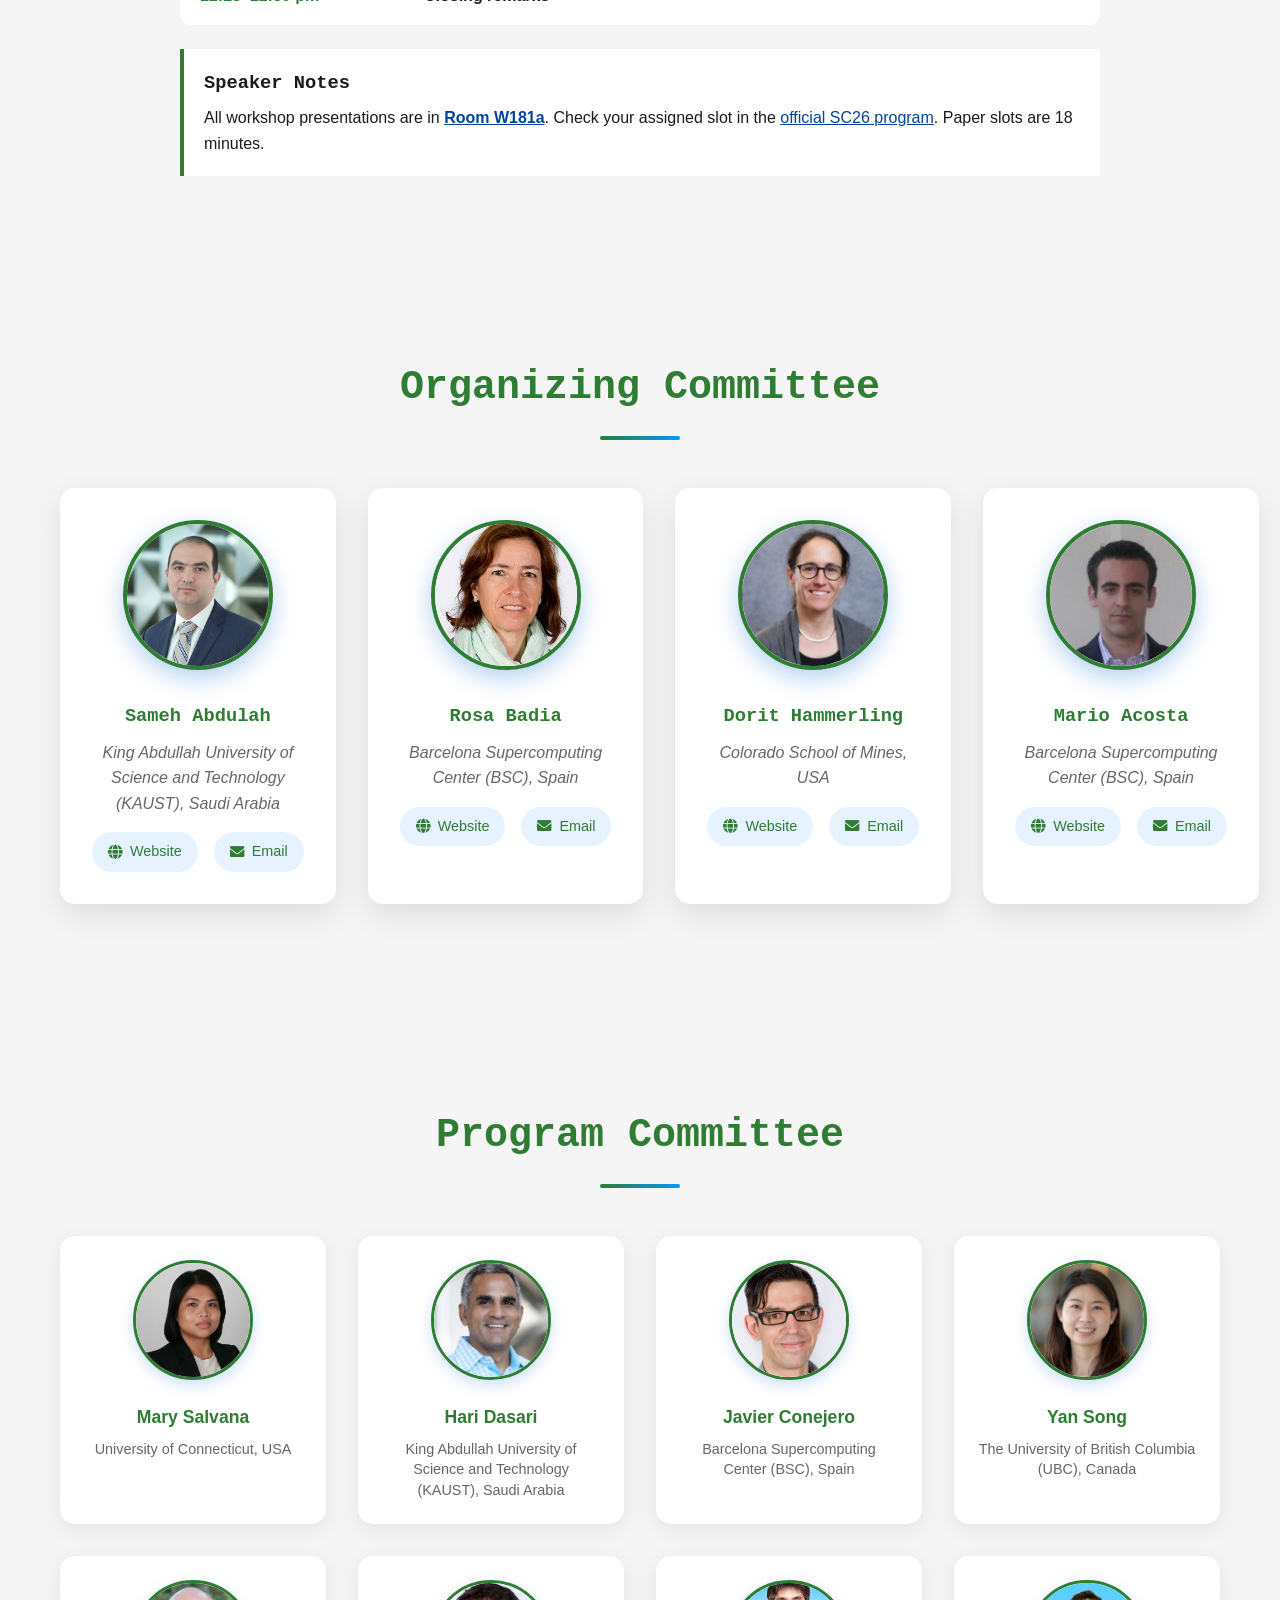
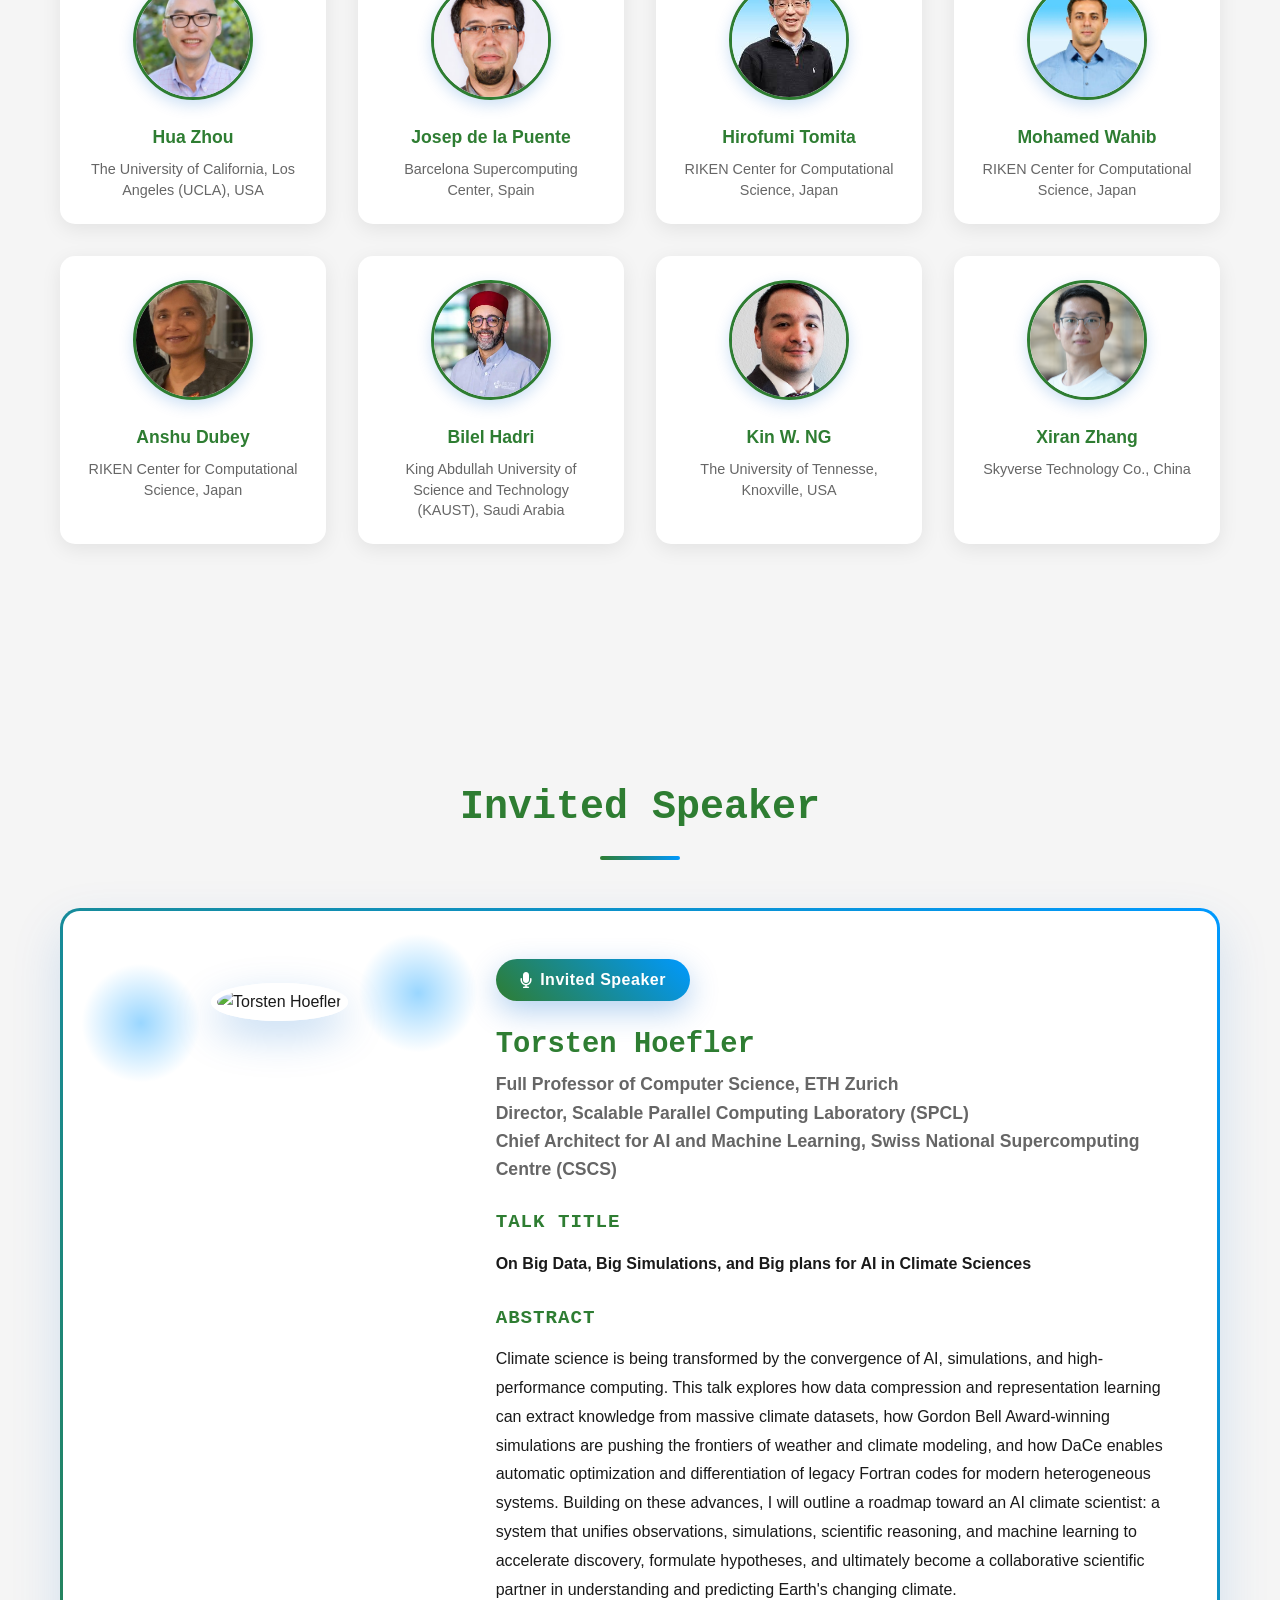
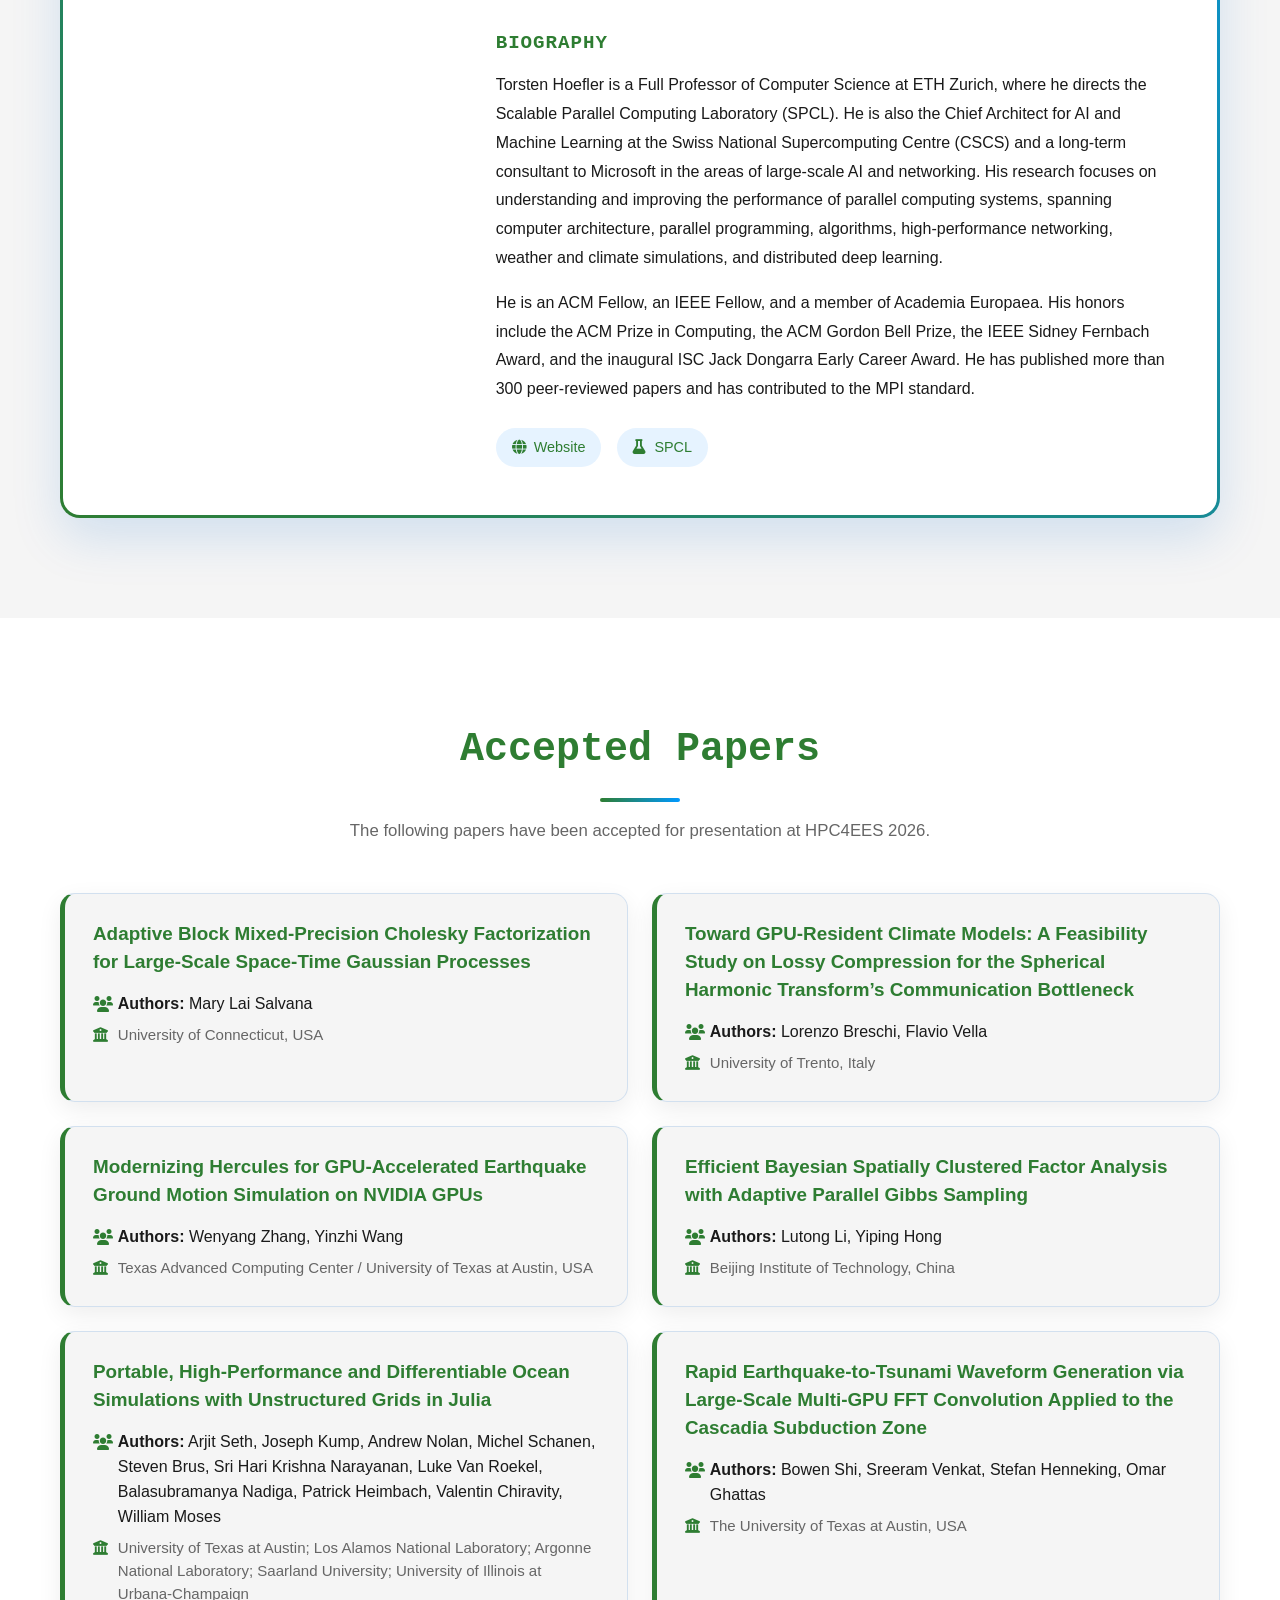
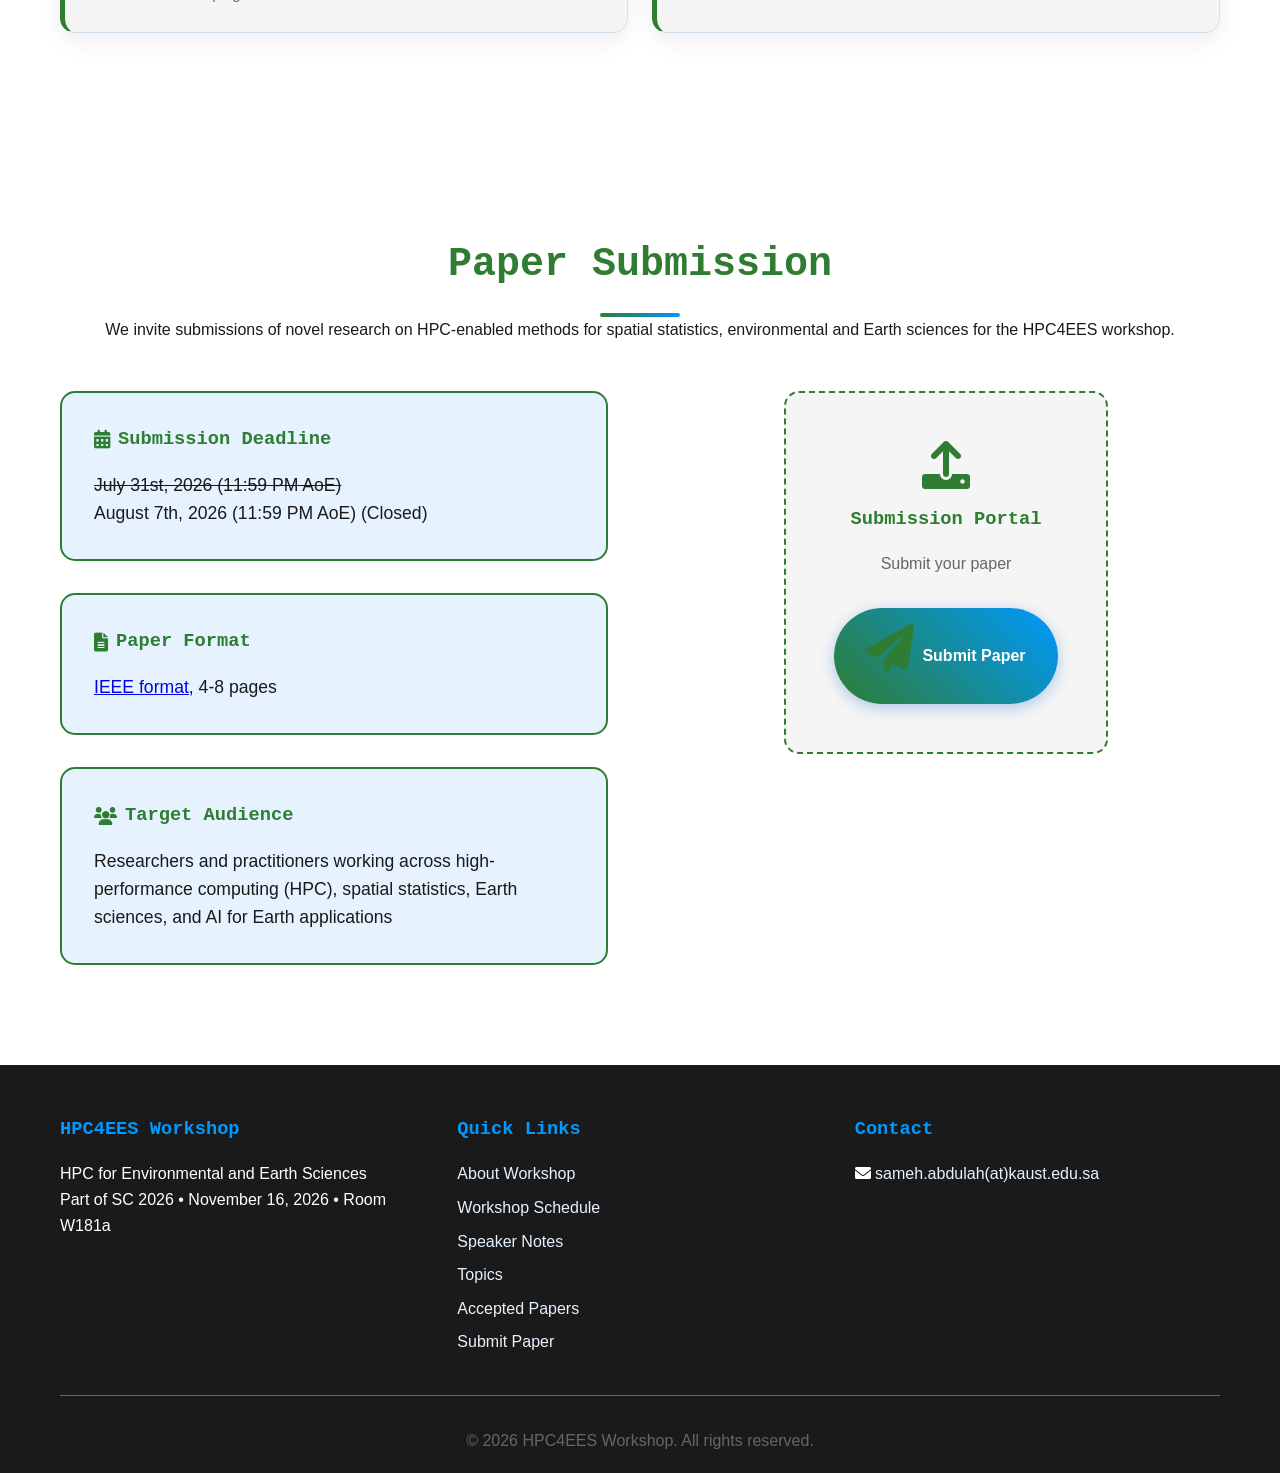
==== commit d83f0097: "Replace the HPC4EES header robot with the workshop icon" ====
--- a/index.html
+++ b/index.html
@@ -14,7 +14,7 @@
     <nav class="navbar">
         <div class="nav-container">
             <div class="nav-logo">
-                <i class="fas fa-robot"></i>
+                <img class="nav-logo-icon" src="favicon.svg?v=earth-circuit" alt="" width="36" height="36">
                 <span>HPC4EES</span>
             </div>
             <ul class="nav-menu">
--- a/styles.css
+++ b/styles.css
@@ -77,9 +77,10 @@
     color: var(--primary-blue);
 }
 
-.nav-logo i {
+.nav-logo-icon {
+    display: block;
+    flex: none;
     margin-right: 10px;
-    font-size: 1.8rem;
 }
 
 .nav-menu {
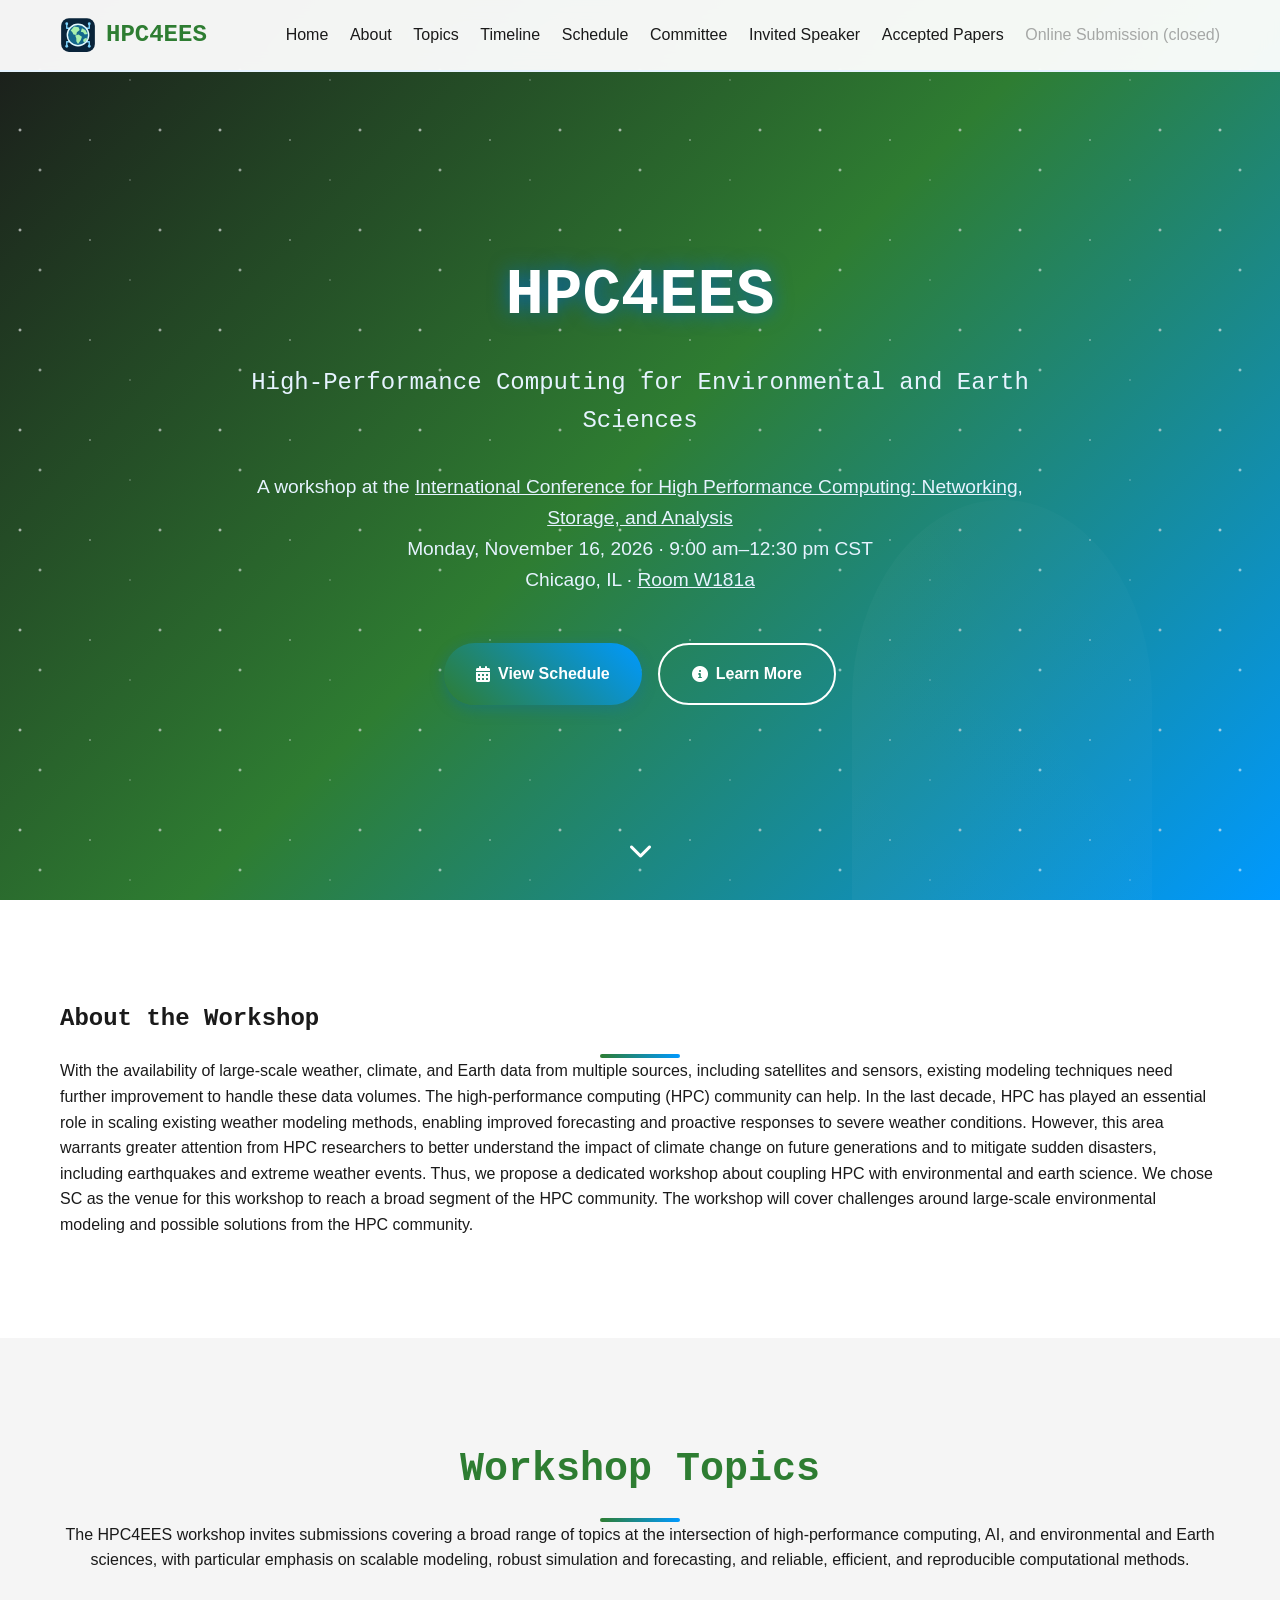
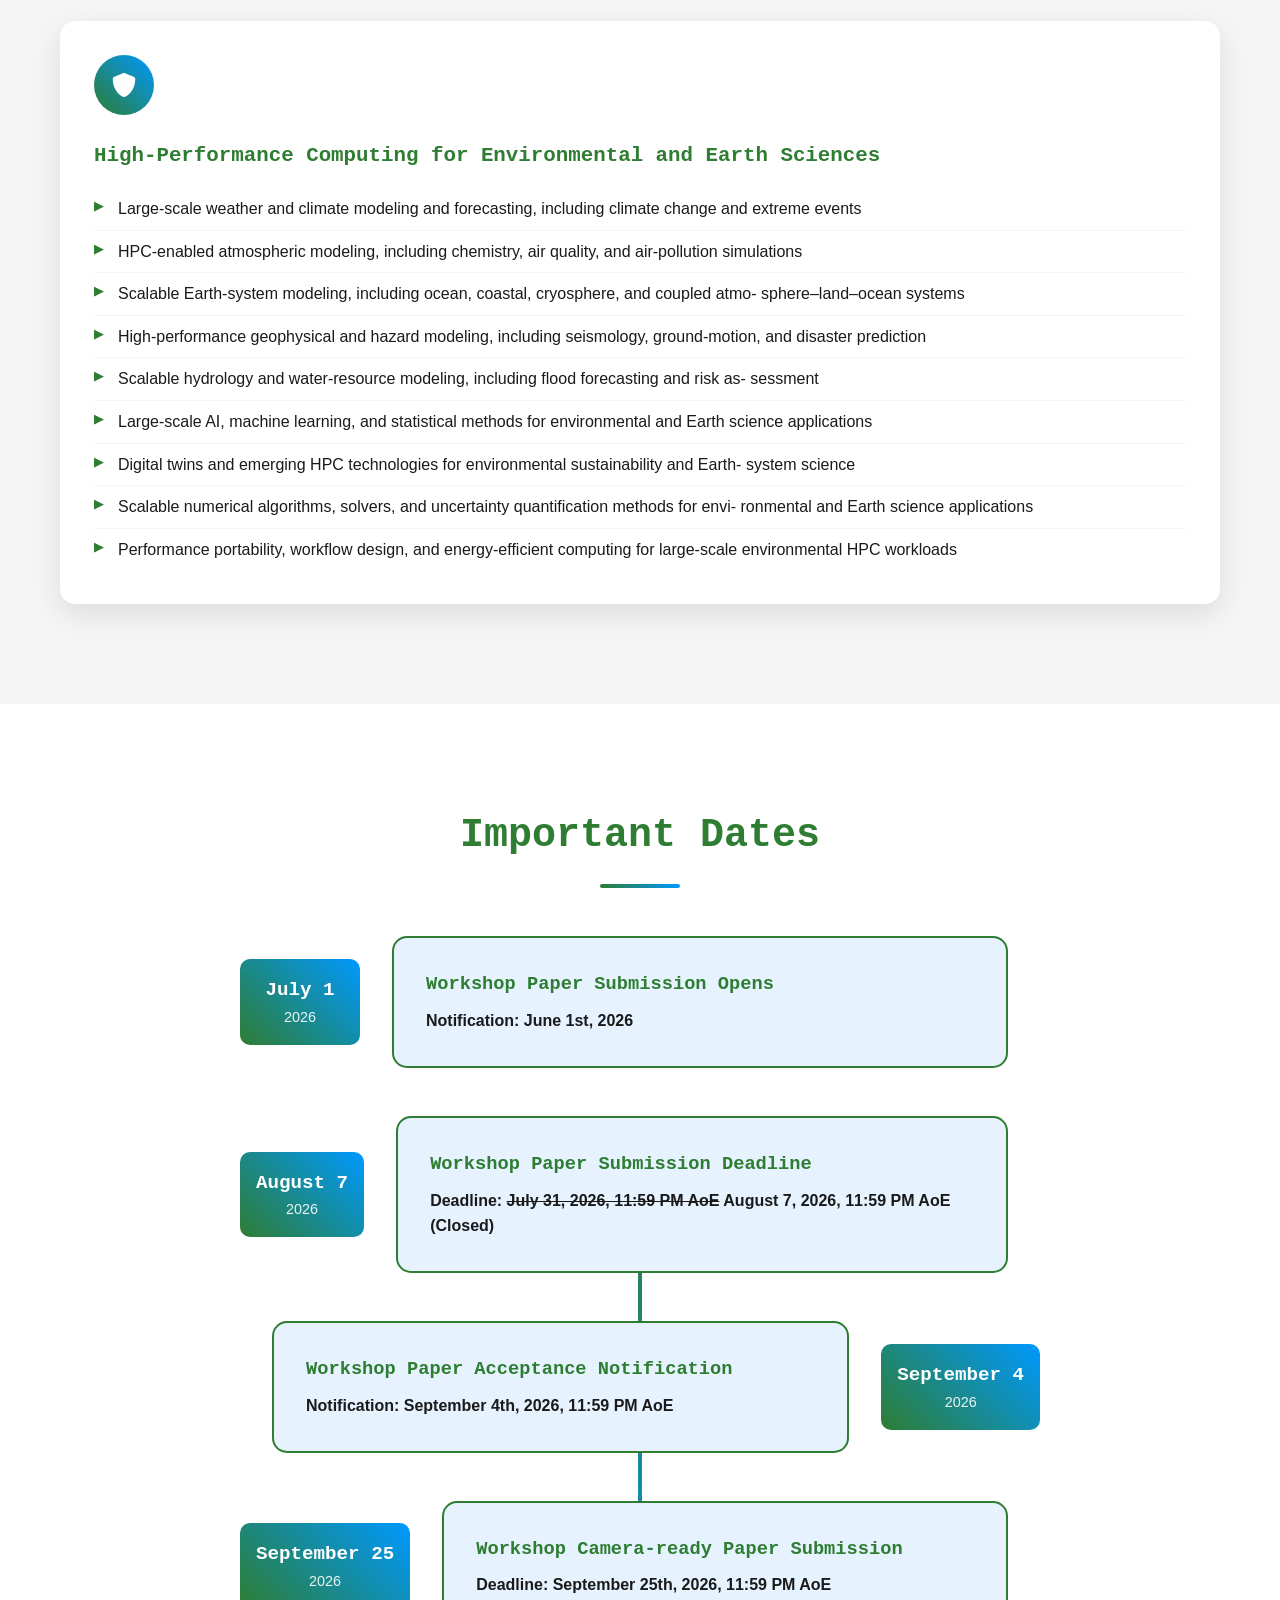
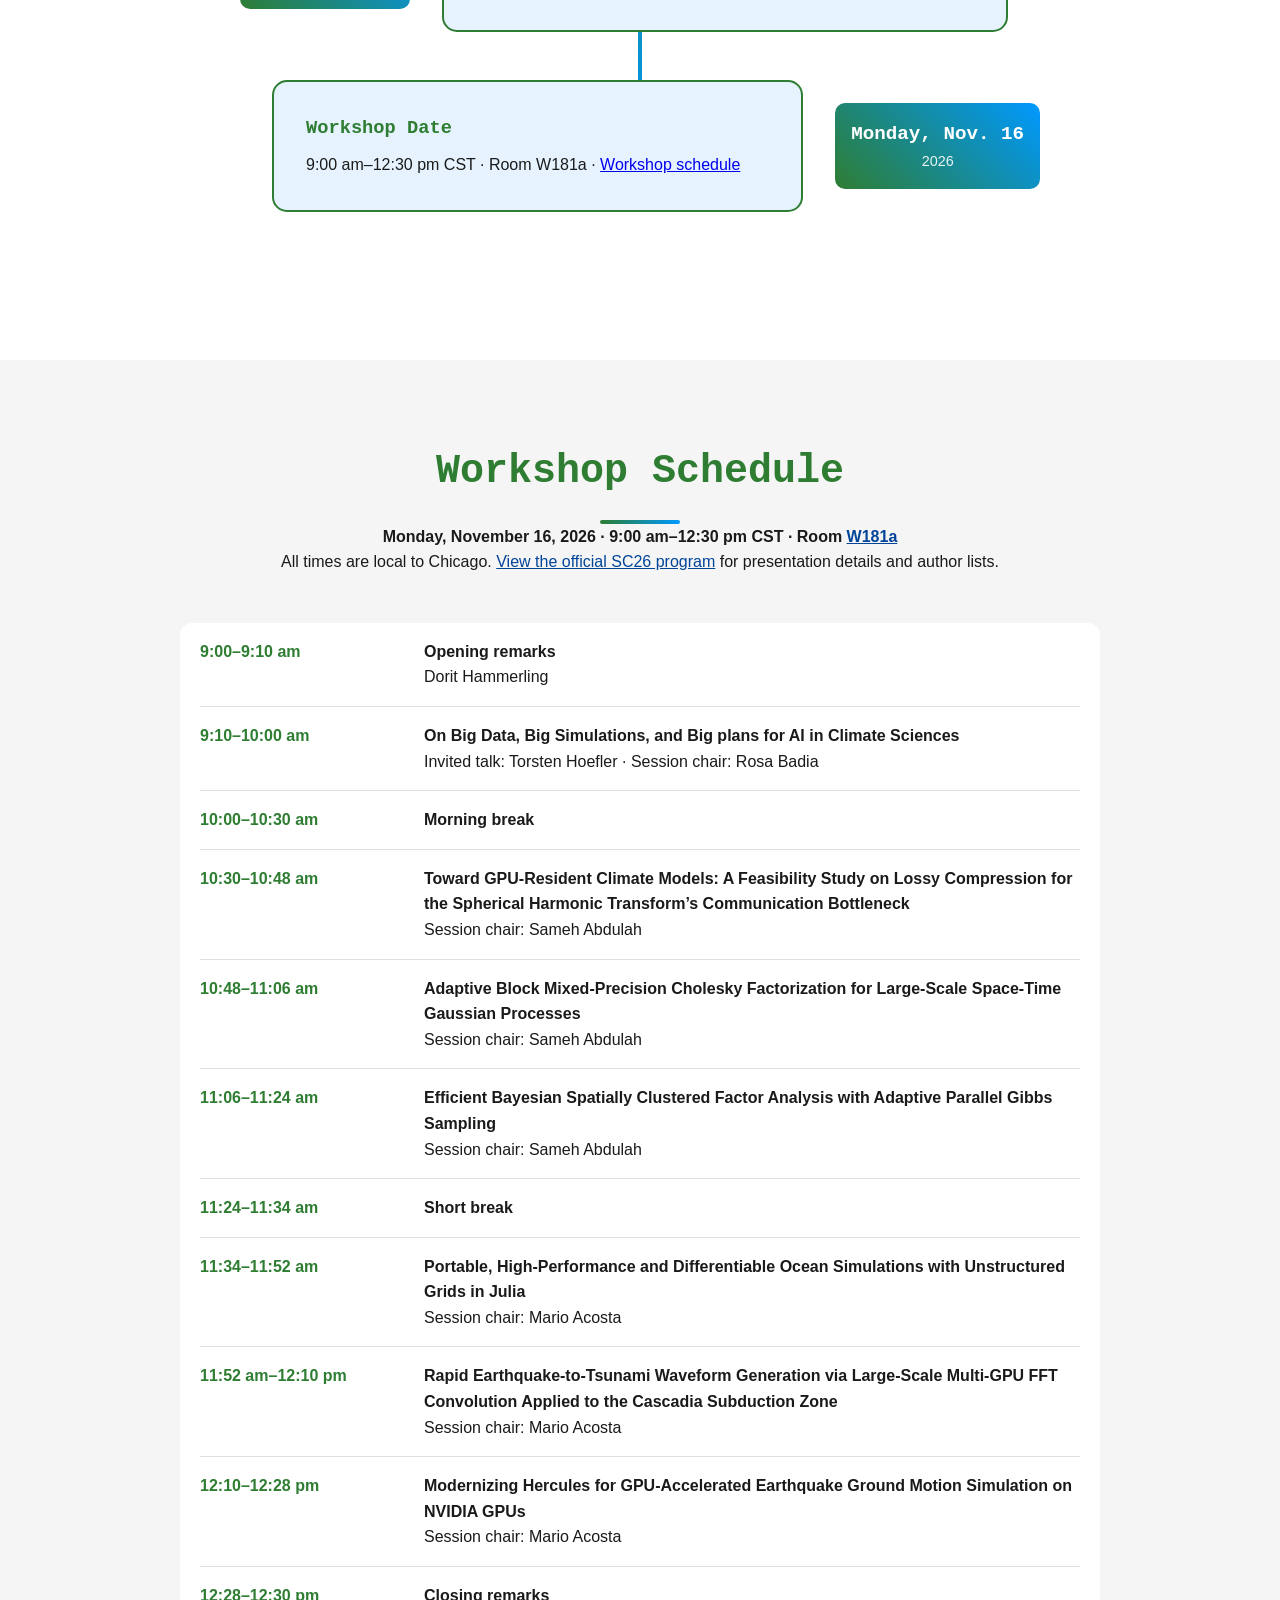
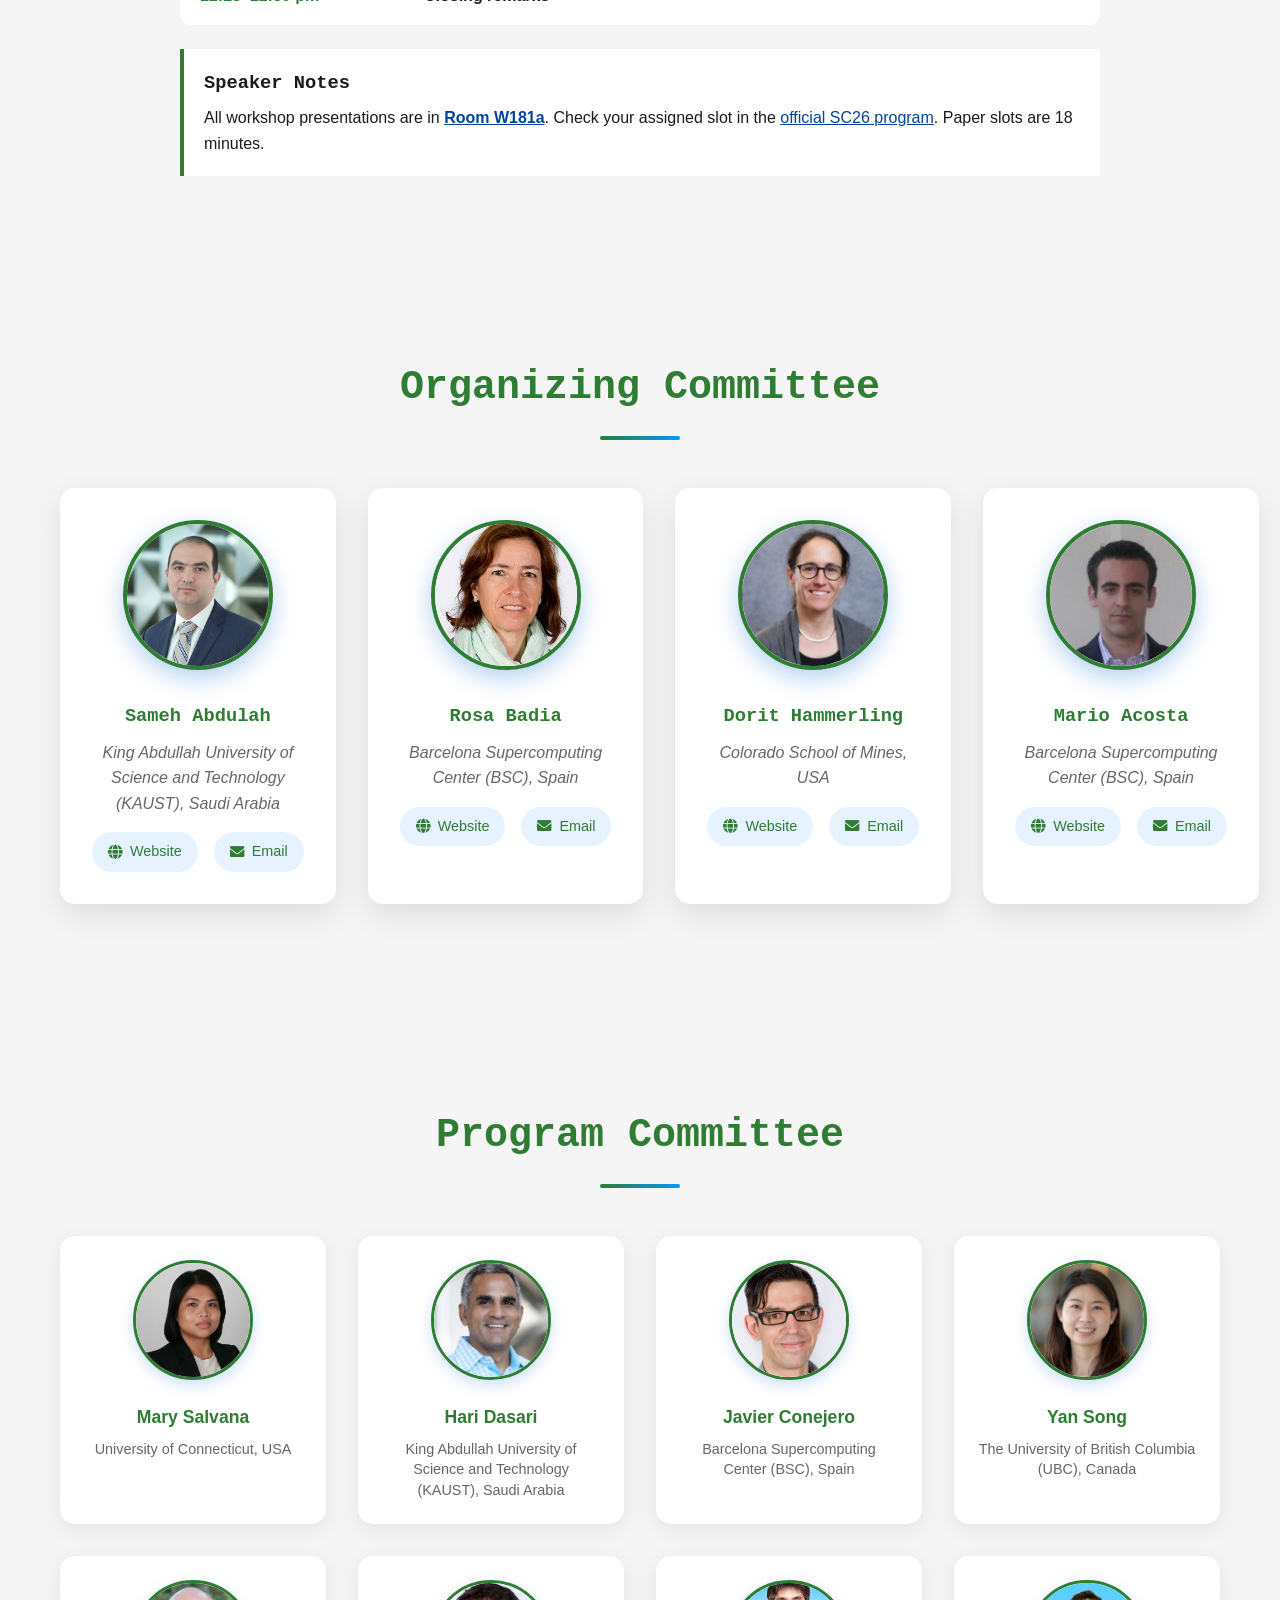
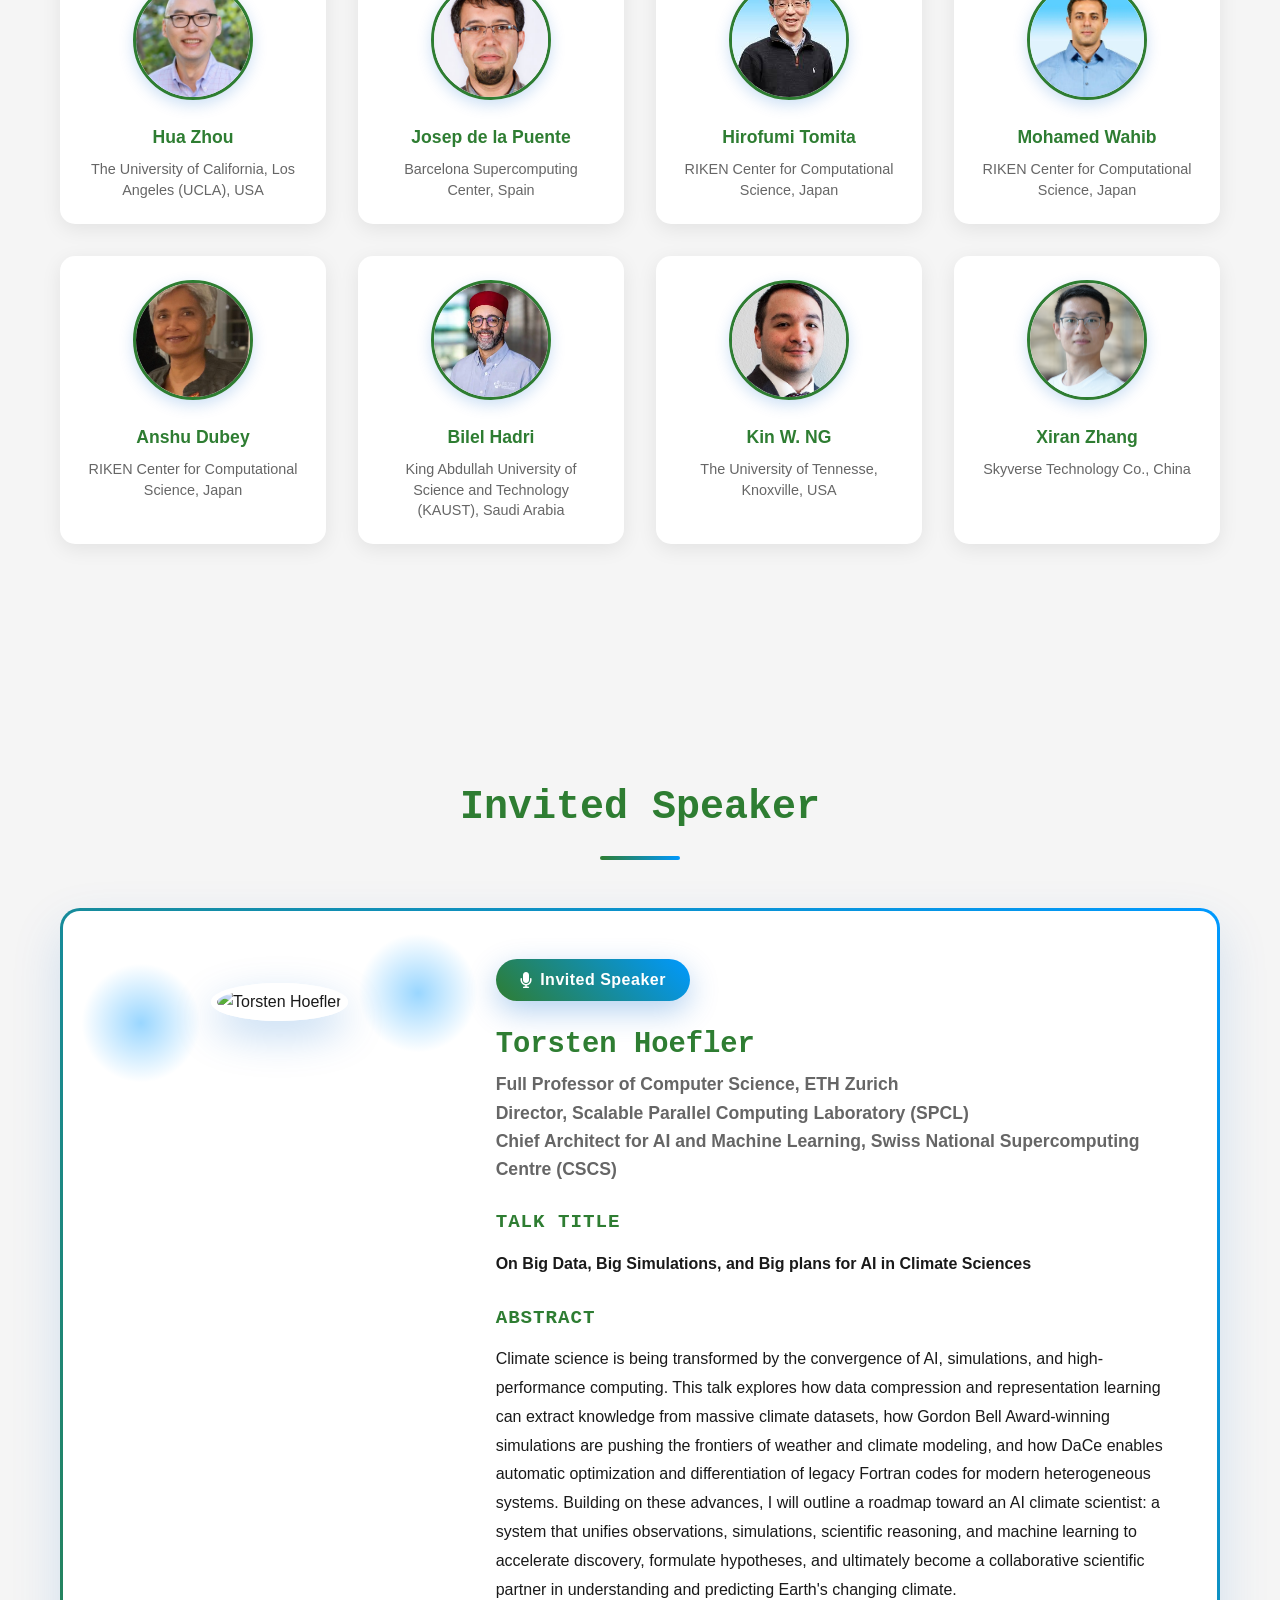
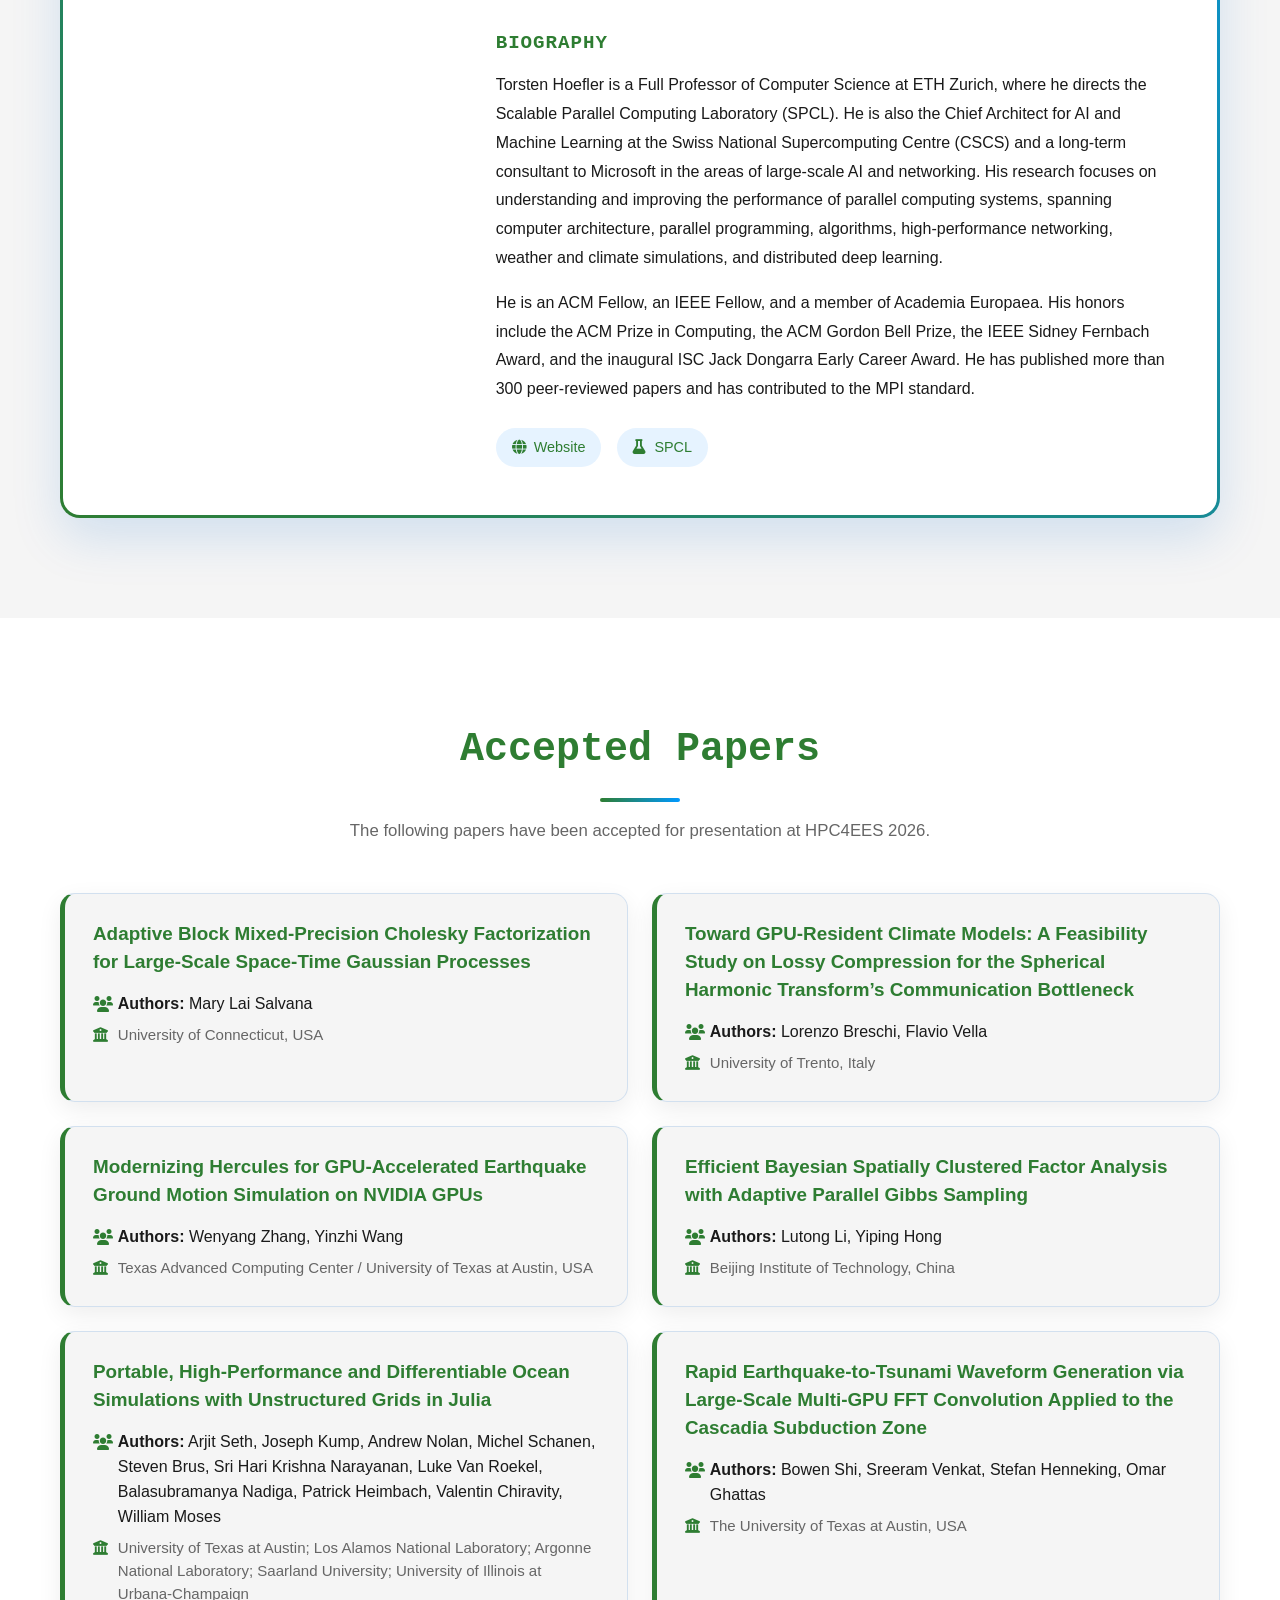
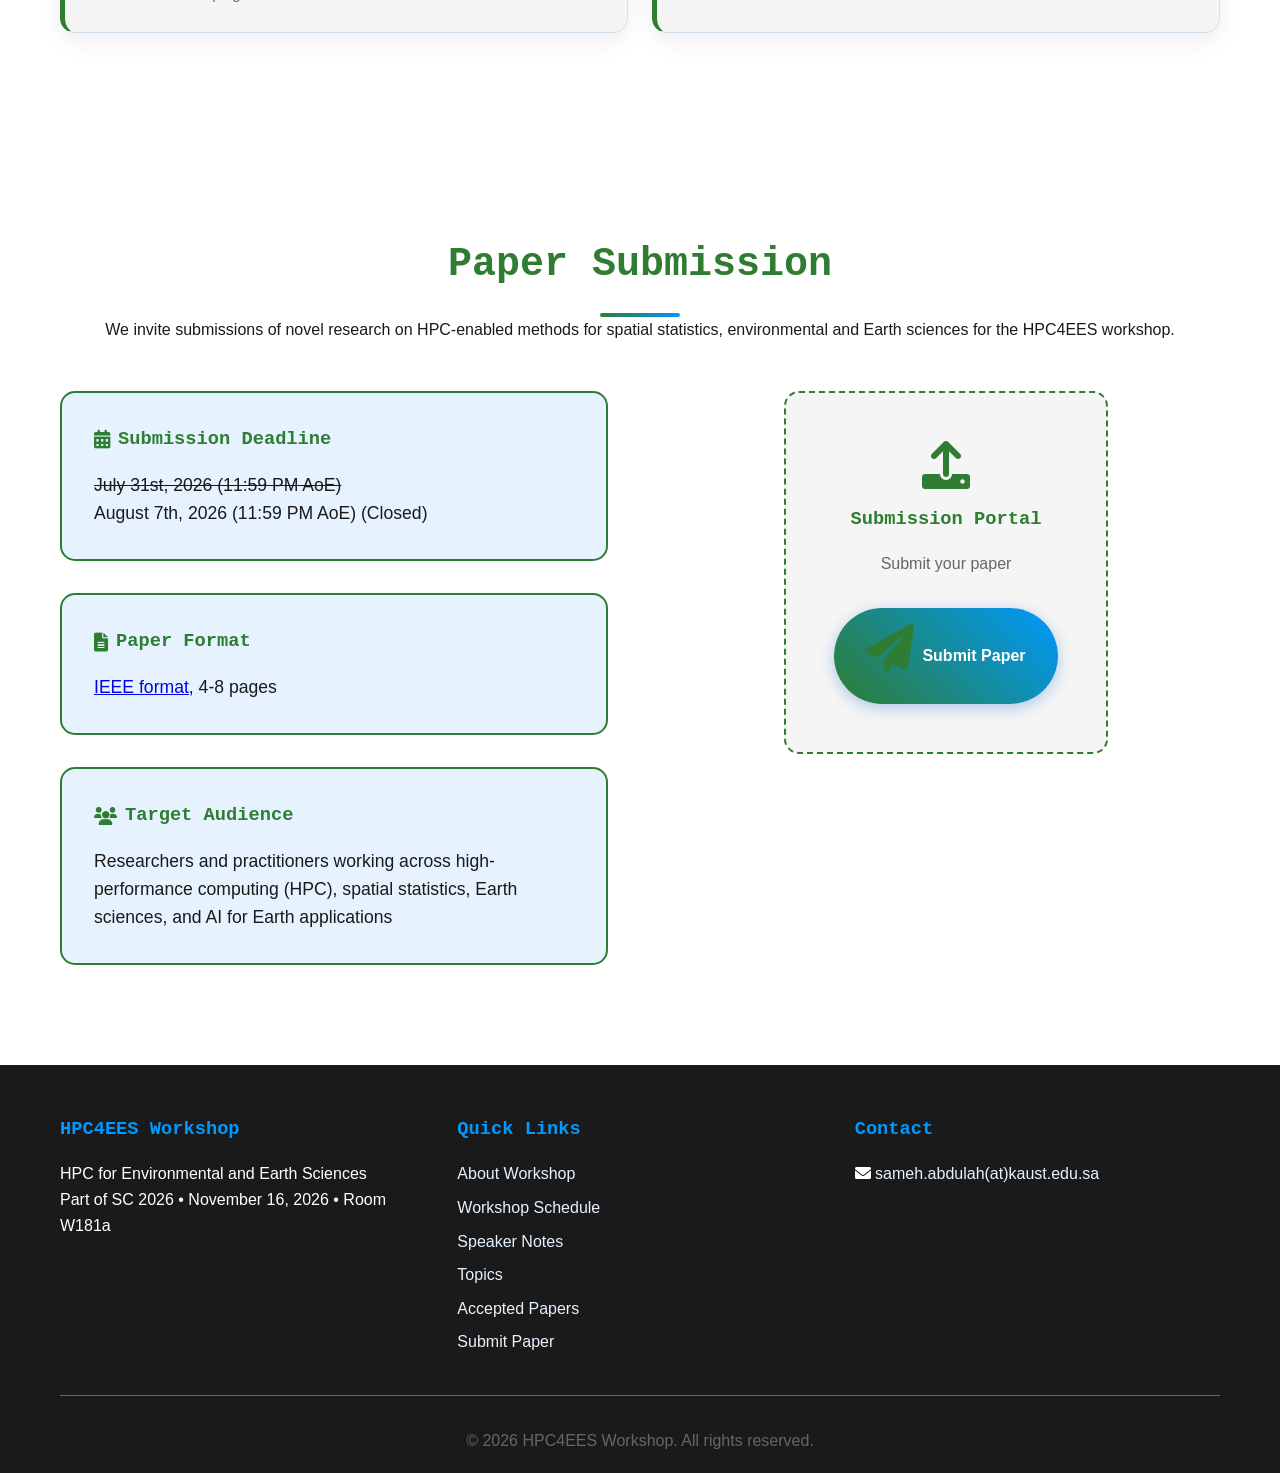
==== commit 612db887: "Update HPC4EES paper session chairs" ====
--- a/index.html
+++ b/index.html
@@ -229,15 +229,15 @@
                 </li>
                 <li>
                     <span class="schedule-time">10:30–10:48 am</span>
-                    <div><strong>Toward GPU-Resident Climate Models: A Feasibility Study on Lossy Compression for the Spherical Harmonic Transform’s Communication Bottleneck</strong><p>Session chair: Mario Acosta</p></div>
+                    <div><strong>Toward GPU-Resident Climate Models: A Feasibility Study on Lossy Compression for the Spherical Harmonic Transform’s Communication Bottleneck</strong><p>Session chair: Sameh Abdulah</p></div>
                 </li>
                 <li>
                     <span class="schedule-time">10:48–11:06 am</span>
-                    <div><strong>Adaptive Block Mixed-Precision Cholesky Factorization for Large-Scale Space-Time Gaussian Processes</strong><p>Session chair: Mario Acosta</p></div>
+                    <div><strong>Adaptive Block Mixed-Precision Cholesky Factorization for Large-Scale Space-Time Gaussian Processes</strong><p>Session chair: Sameh Abdulah</p></div>
                 </li>
                 <li>
                     <span class="schedule-time">11:06–11:24 am</span>
-                    <div><strong>Efficient Bayesian Spatially Clustered Factor Analysis with Adaptive Parallel Gibbs Sampling</strong><p>Session chair: Mario Acosta</p></div>
+                    <div><strong>Efficient Bayesian Spatially Clustered Factor Analysis with Adaptive Parallel Gibbs Sampling</strong><p>Session chair: Sameh Abdulah</p></div>
                 </li>
                 <li>
                     <span class="schedule-time">11:24–11:34 am</span>
@@ -245,15 +245,15 @@
                 </li>
                 <li>
                     <span class="schedule-time">11:34–11:52 am</span>
-                    <div><strong>Portable, High-Performance and Differentiable Ocean Simulations with Unstructured Grids in Julia</strong><p>Session chair: Sameh Abdulah</p></div>
+                    <div><strong>Portable, High-Performance and Differentiable Ocean Simulations with Unstructured Grids in Julia</strong><p>Session chair: Mario Acosta</p></div>
                 </li>
                 <li>
                     <span class="schedule-time">11:52 am–12:10 pm</span>
-                    <div><strong>Rapid Earthquake-to-Tsunami Waveform Generation via Large-Scale Multi-GPU FFT Convolution Applied to the Cascadia Subduction Zone</strong><p>Session chair: Sameh Abdulah</p></div>
+                    <div><strong>Rapid Earthquake-to-Tsunami Waveform Generation via Large-Scale Multi-GPU FFT Convolution Applied to the Cascadia Subduction Zone</strong><p>Session chair: Mario Acosta</p></div>
                 </li>
                 <li>
                     <span class="schedule-time">12:10–12:28 pm</span>
-                    <div><strong>Modernizing Hercules for GPU-Accelerated Earthquake Ground Motion Simulation on NVIDIA GPUs</strong><p>Session chair: Sameh Abdulah</p></div>
+                    <div><strong>Modernizing Hercules for GPU-Accelerated Earthquake Ground Motion Simulation on NVIDIA GPUs</strong><p>Session chair: Mario Acosta</p></div>
                 </li>
                 <li>
                     <span class="schedule-time">12:28–12:30 pm</span>
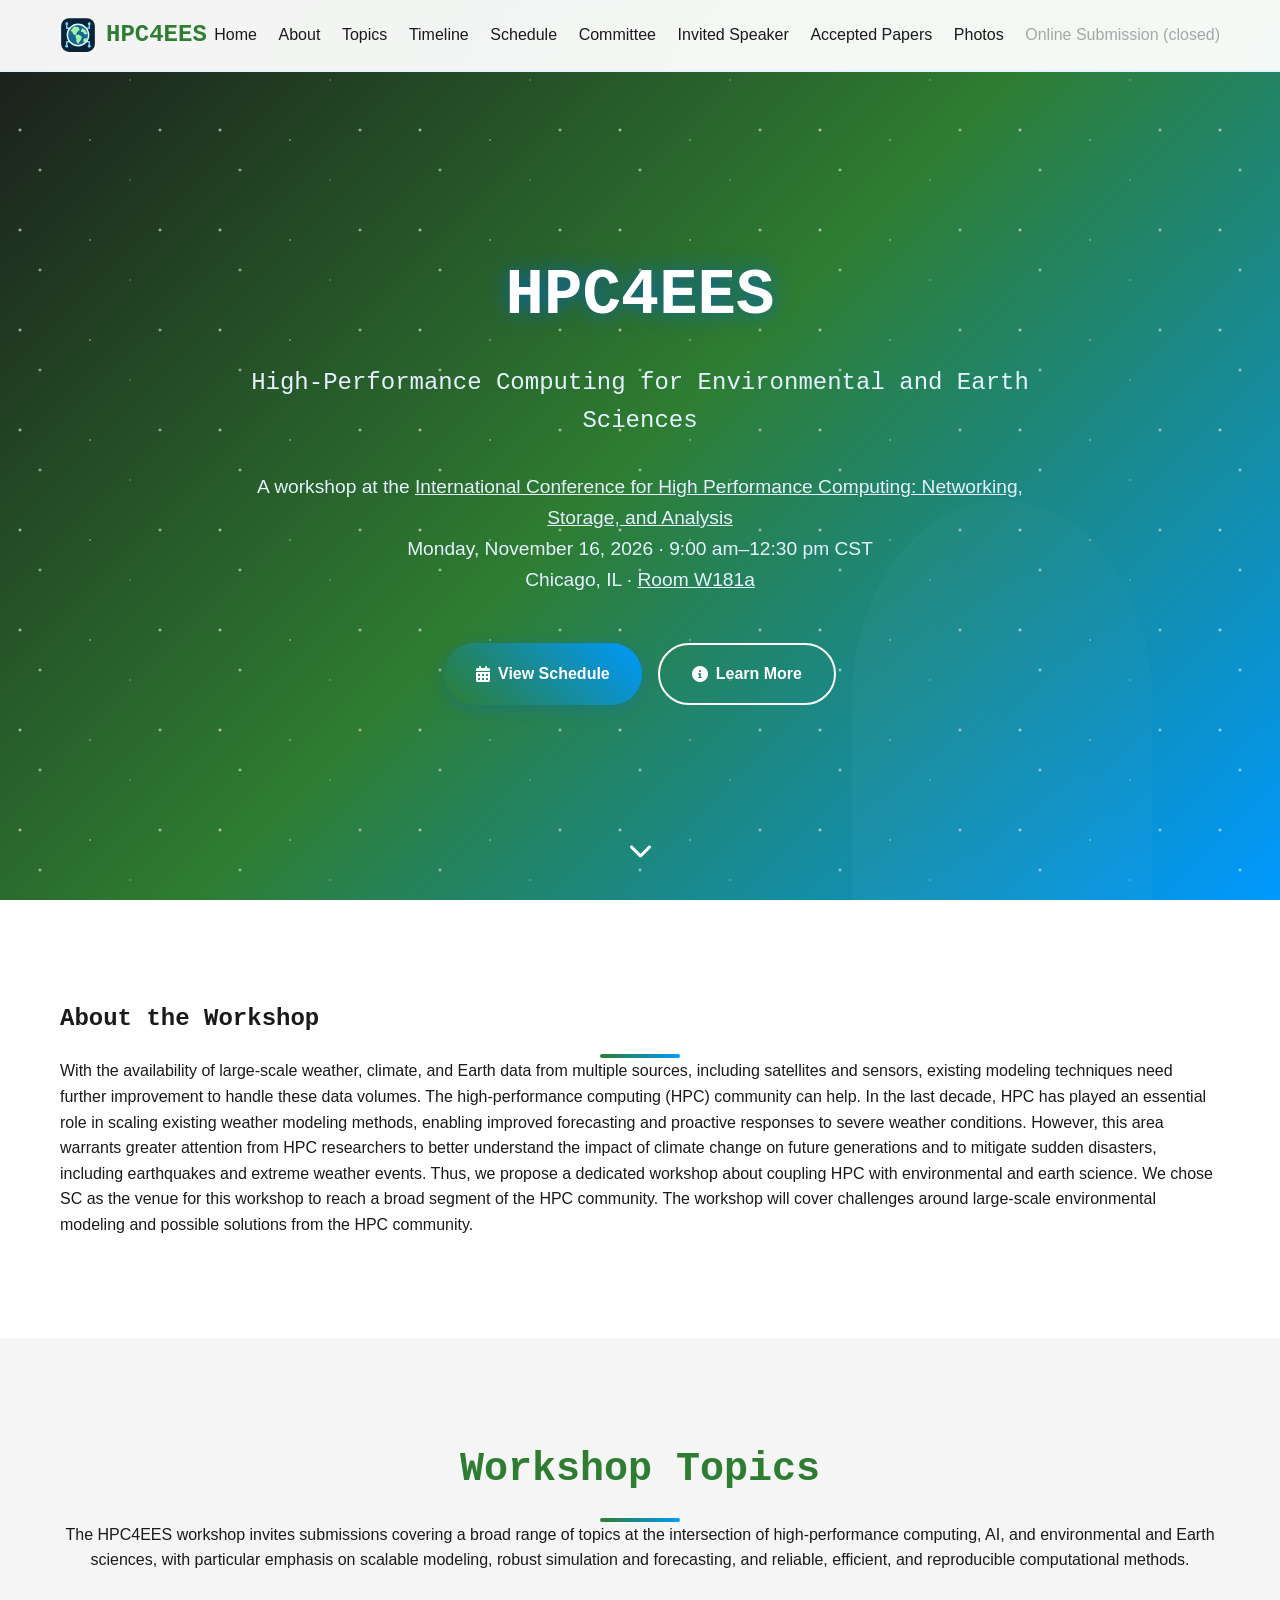
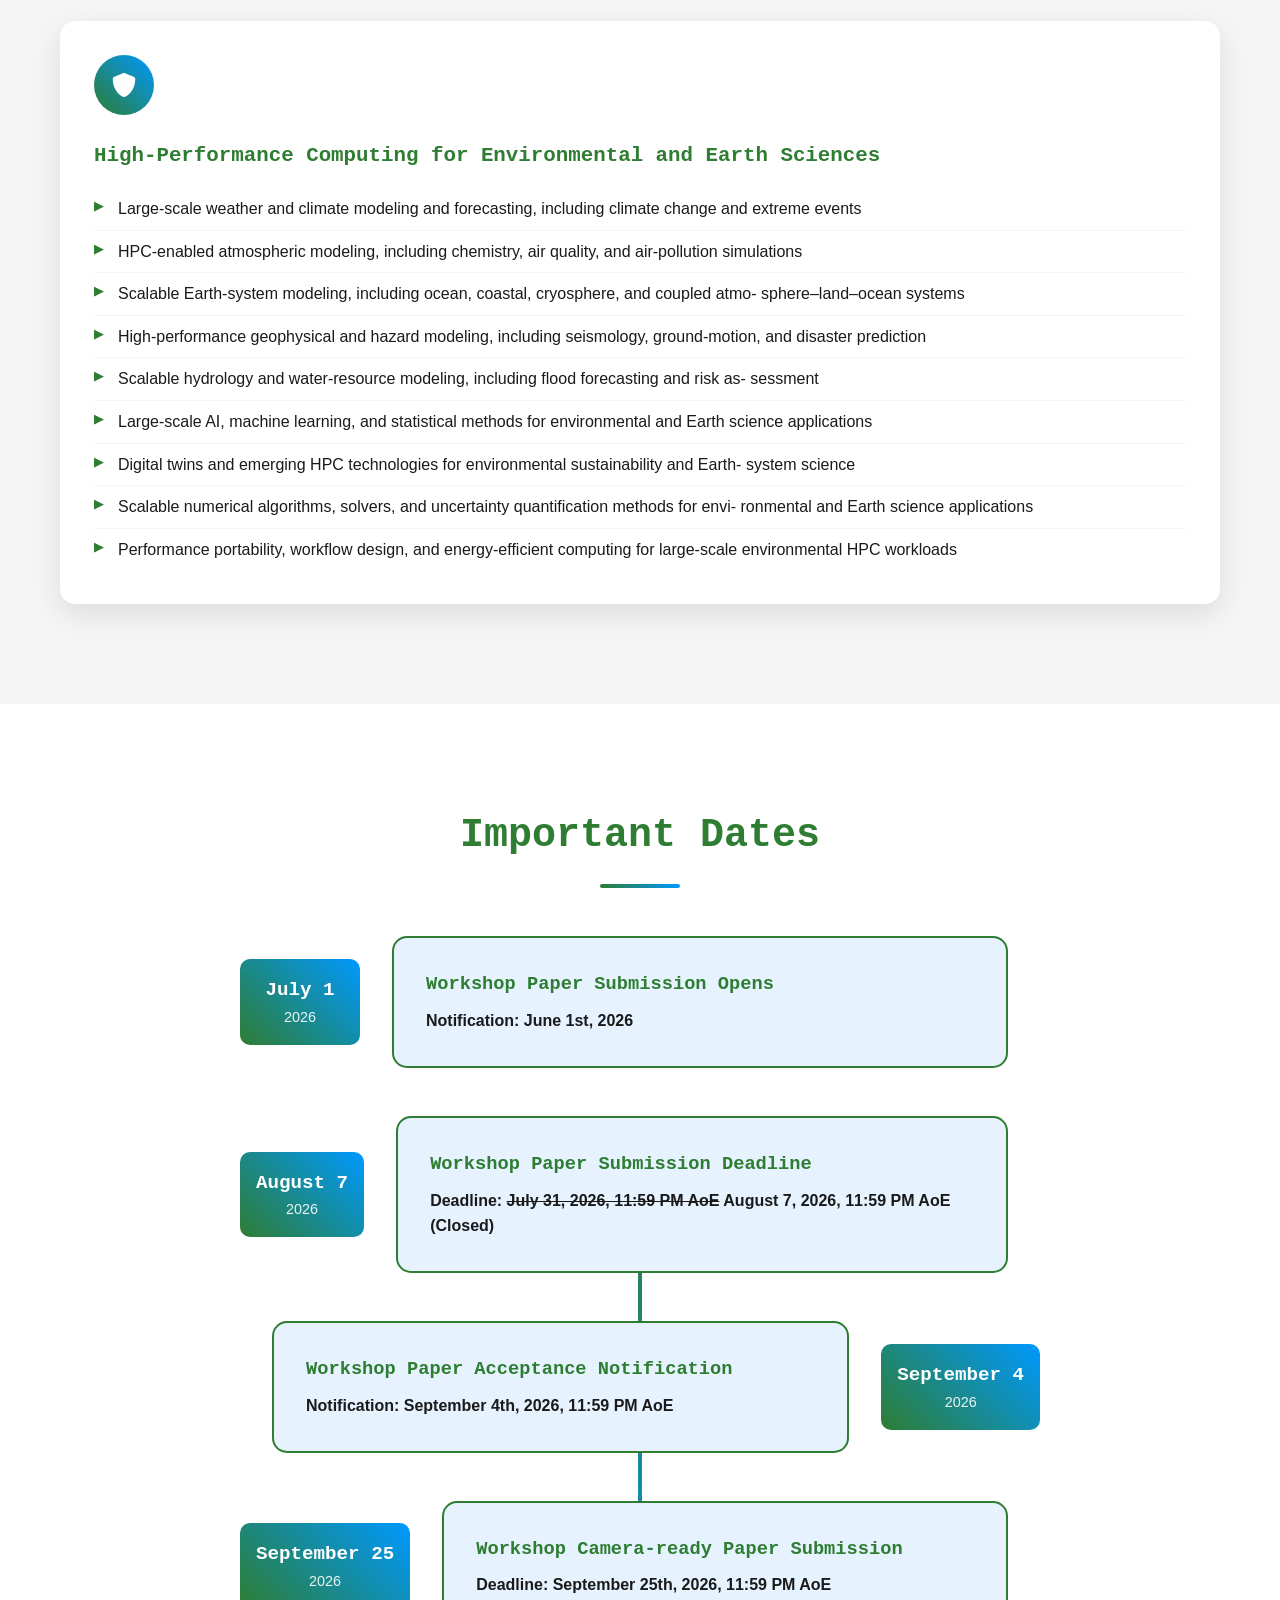
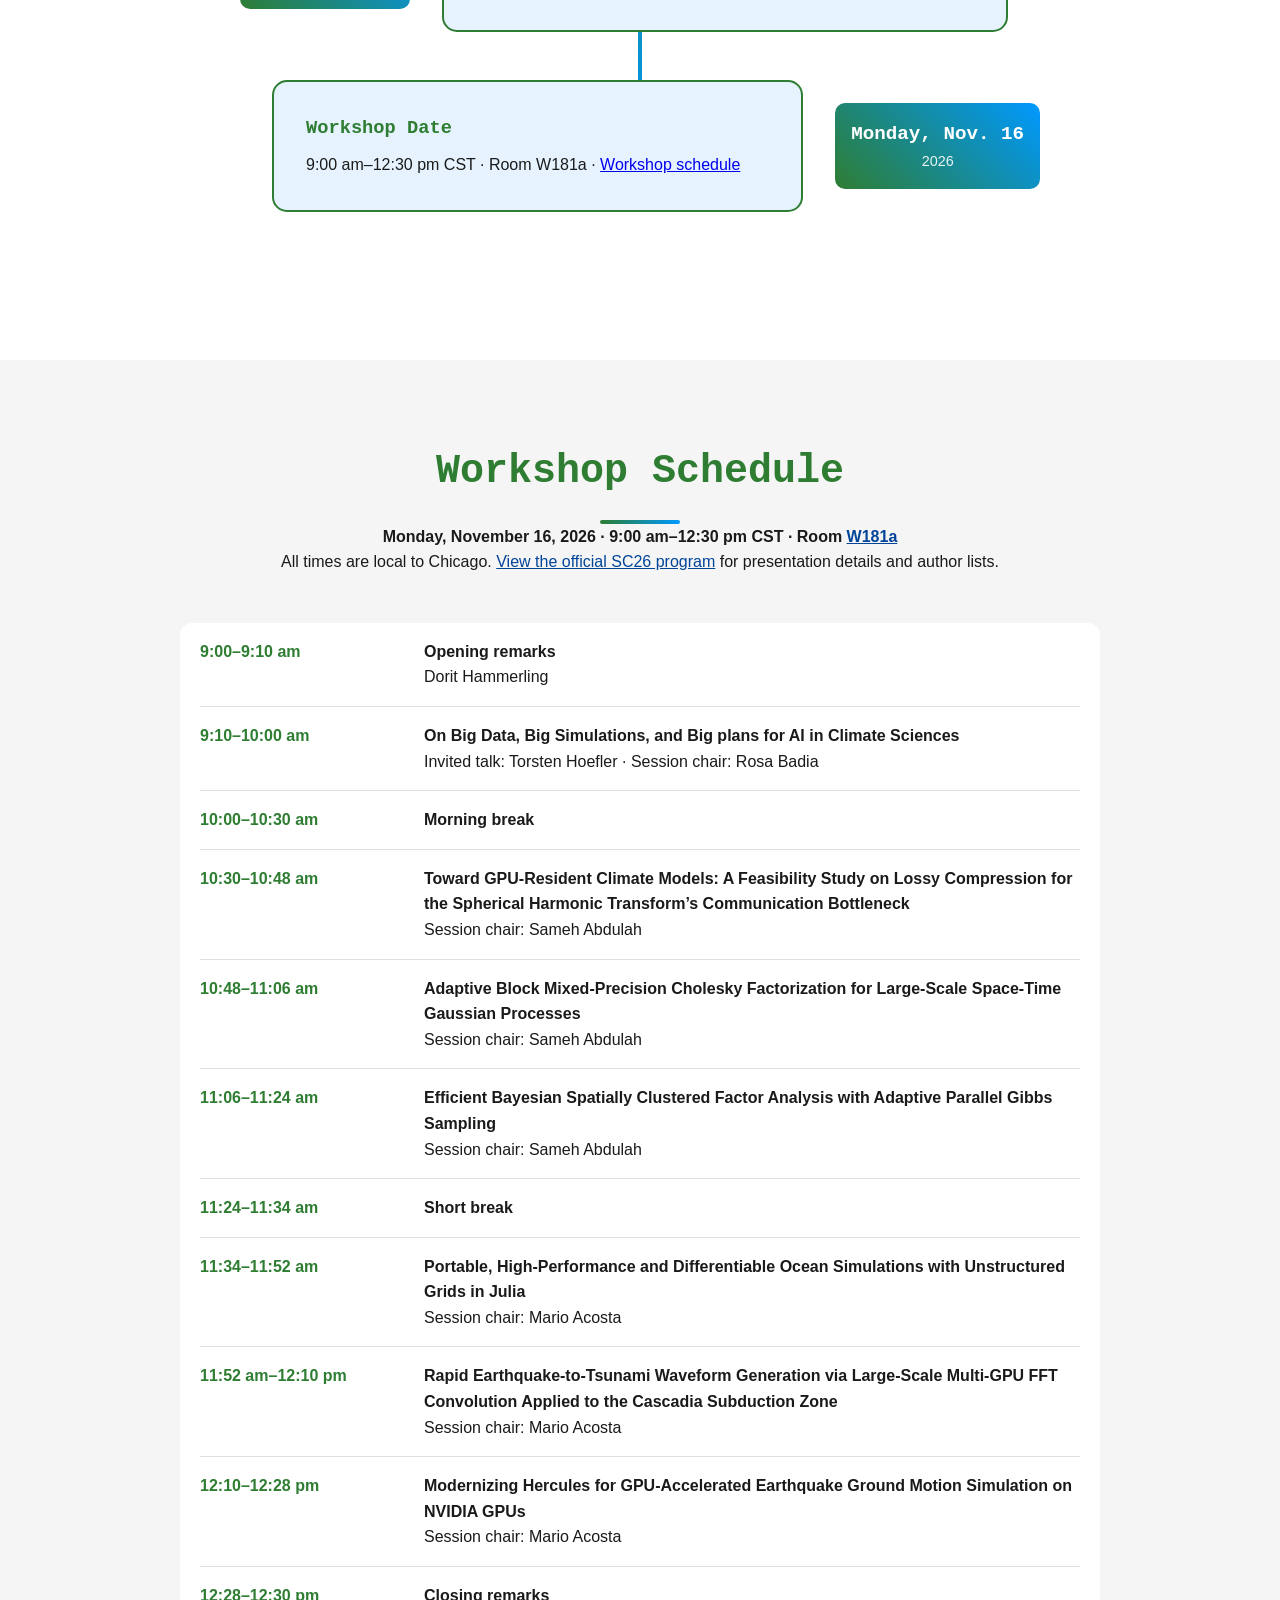
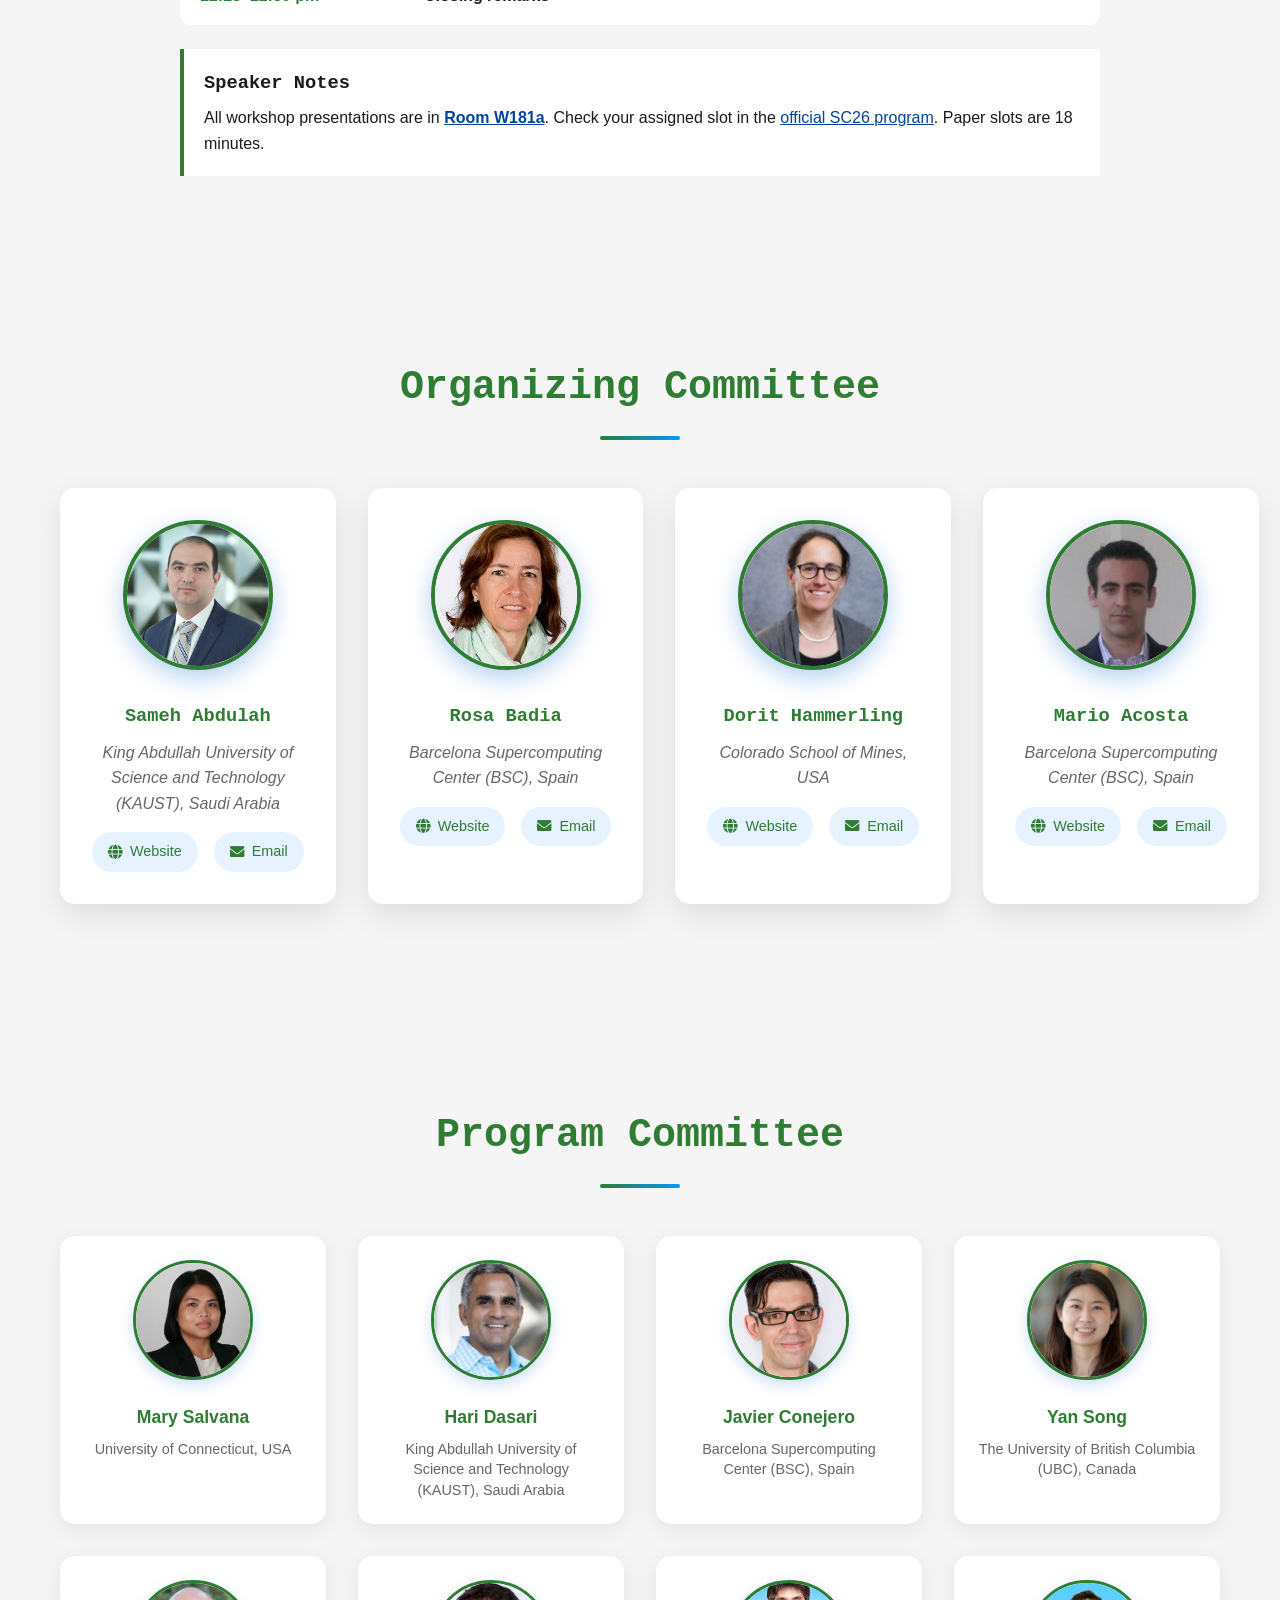
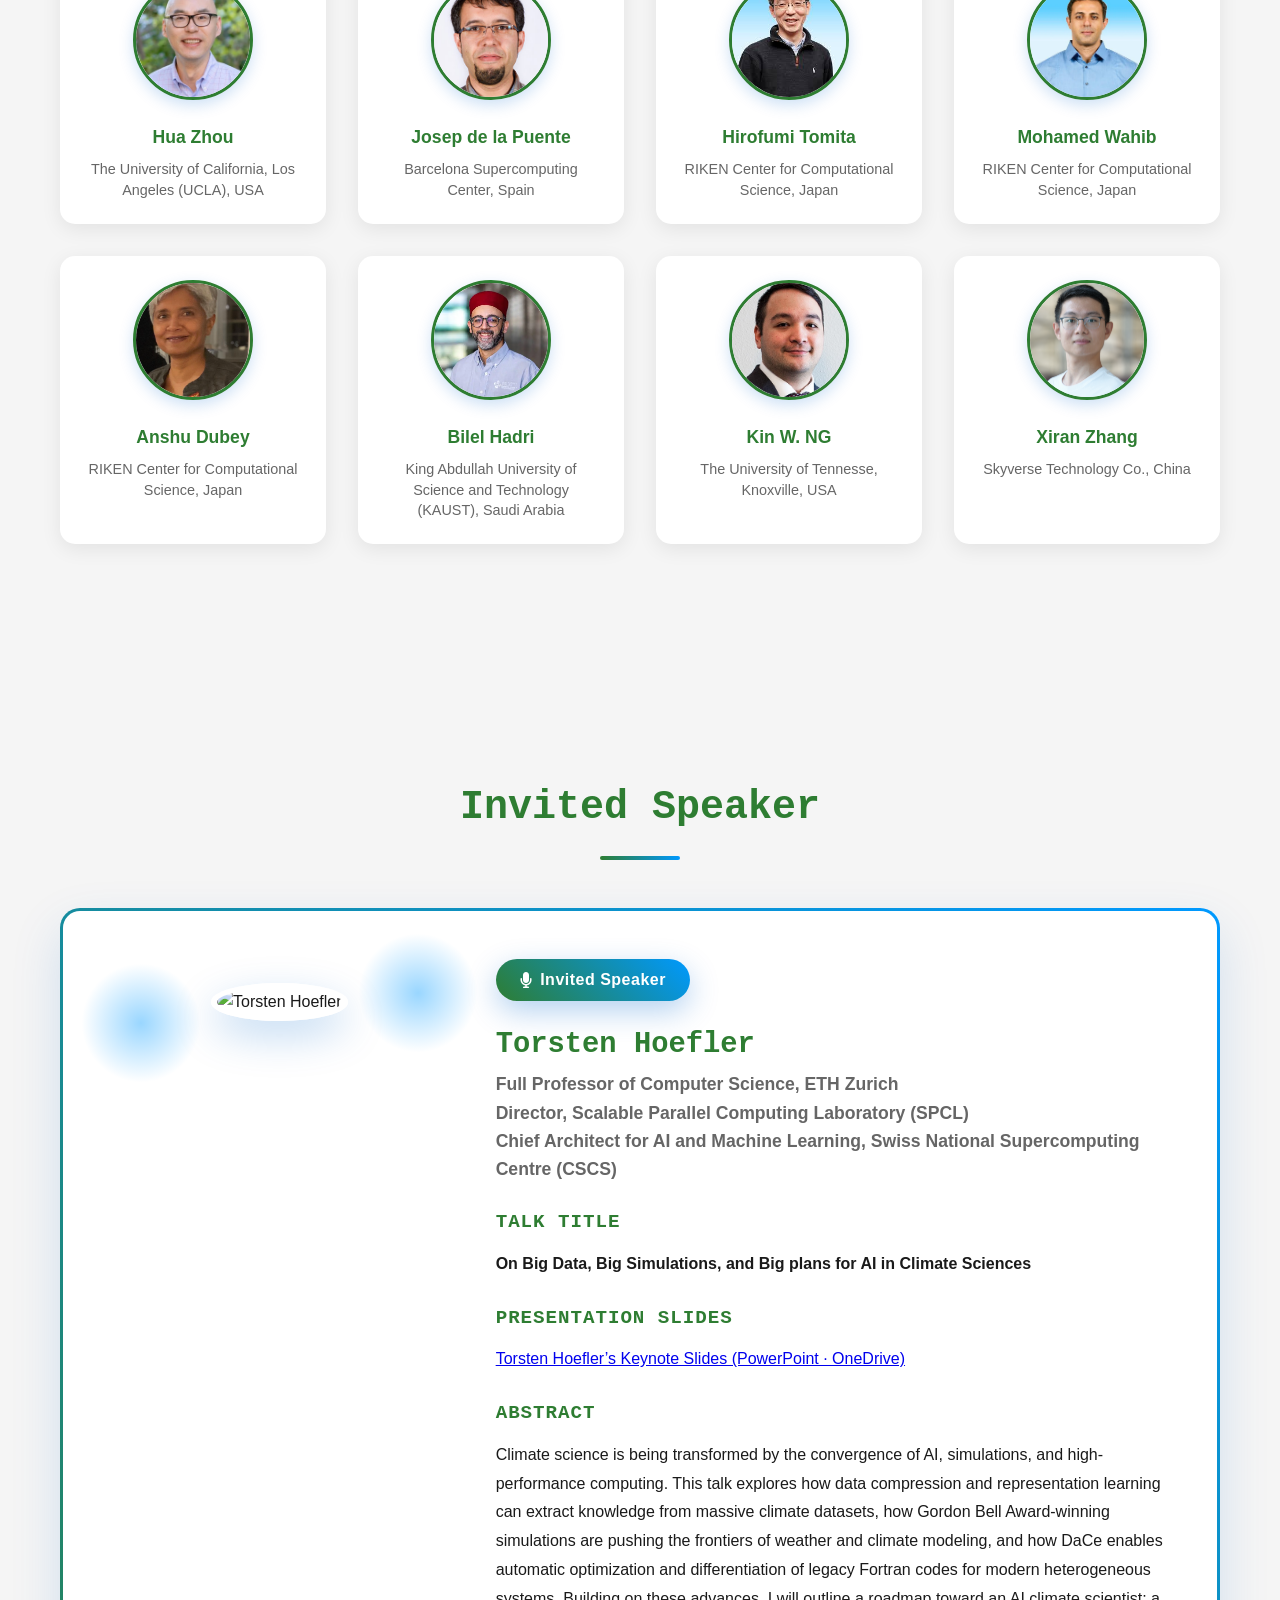
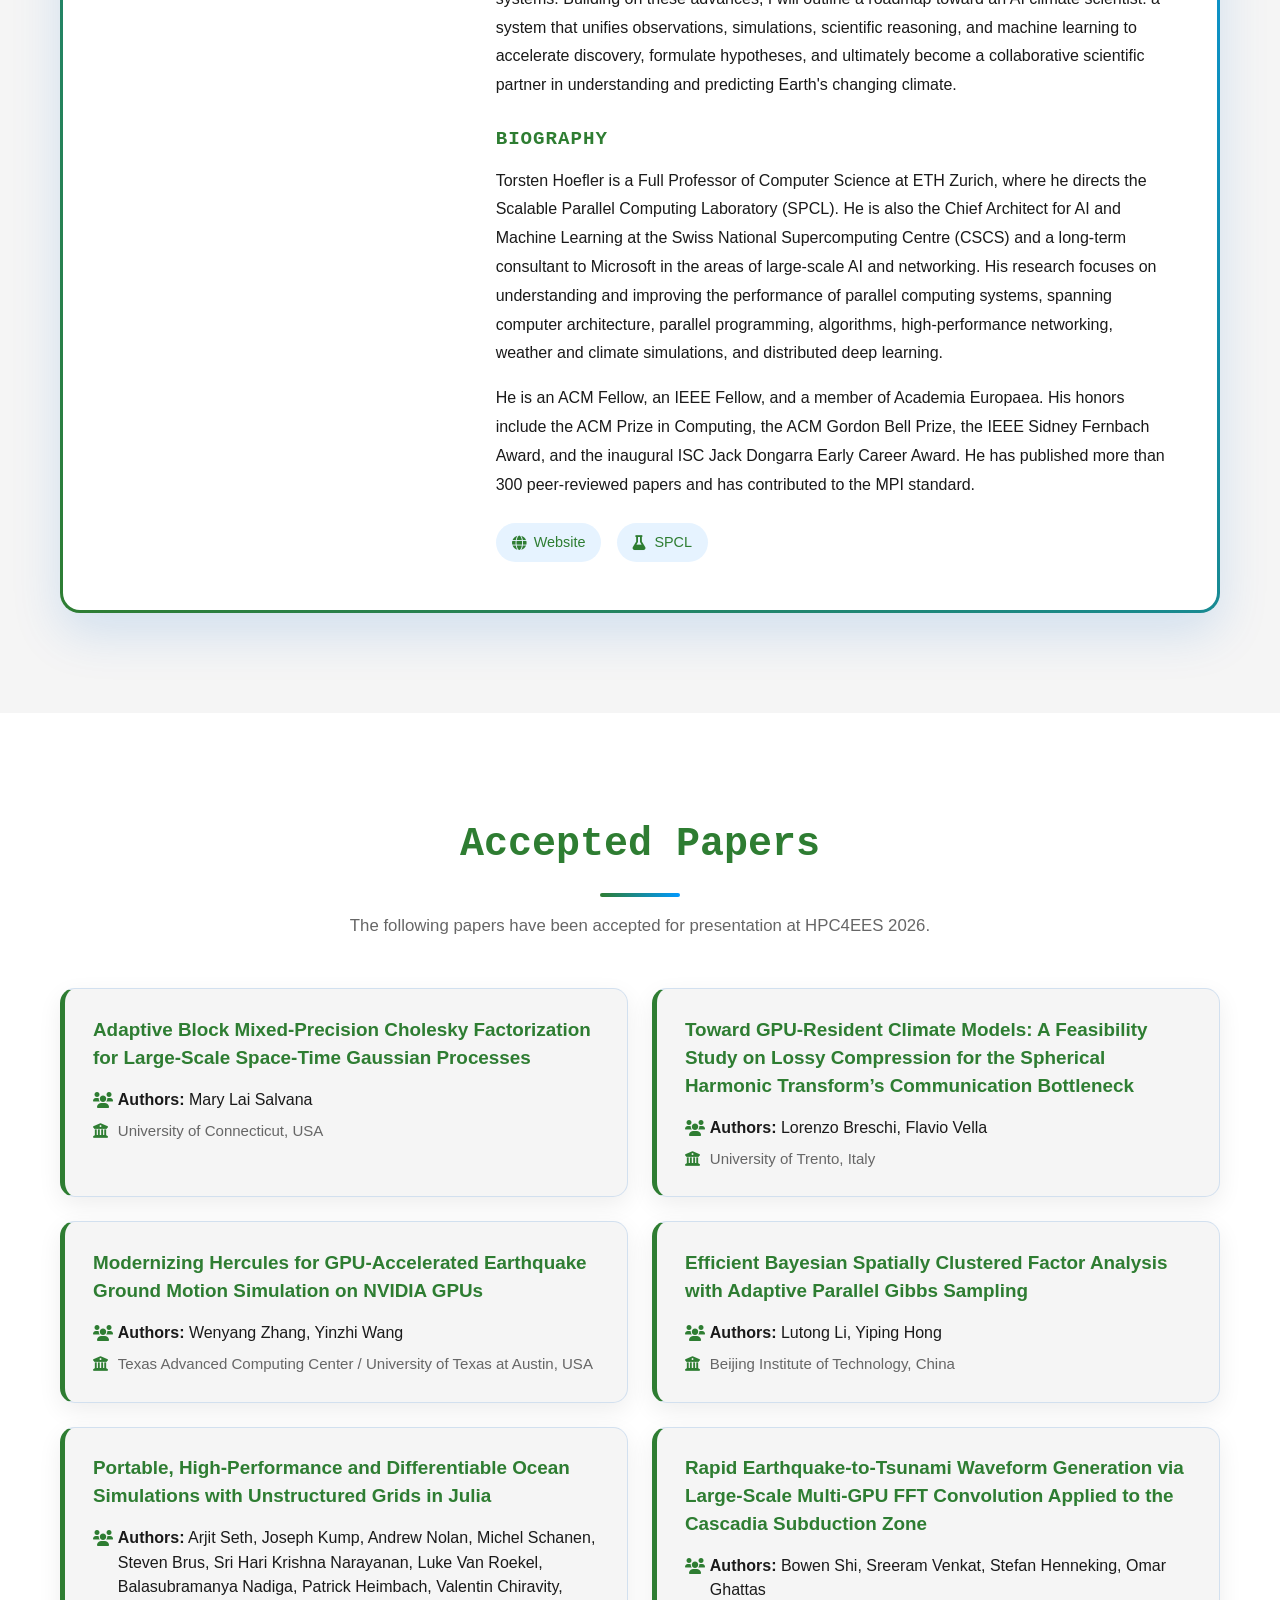
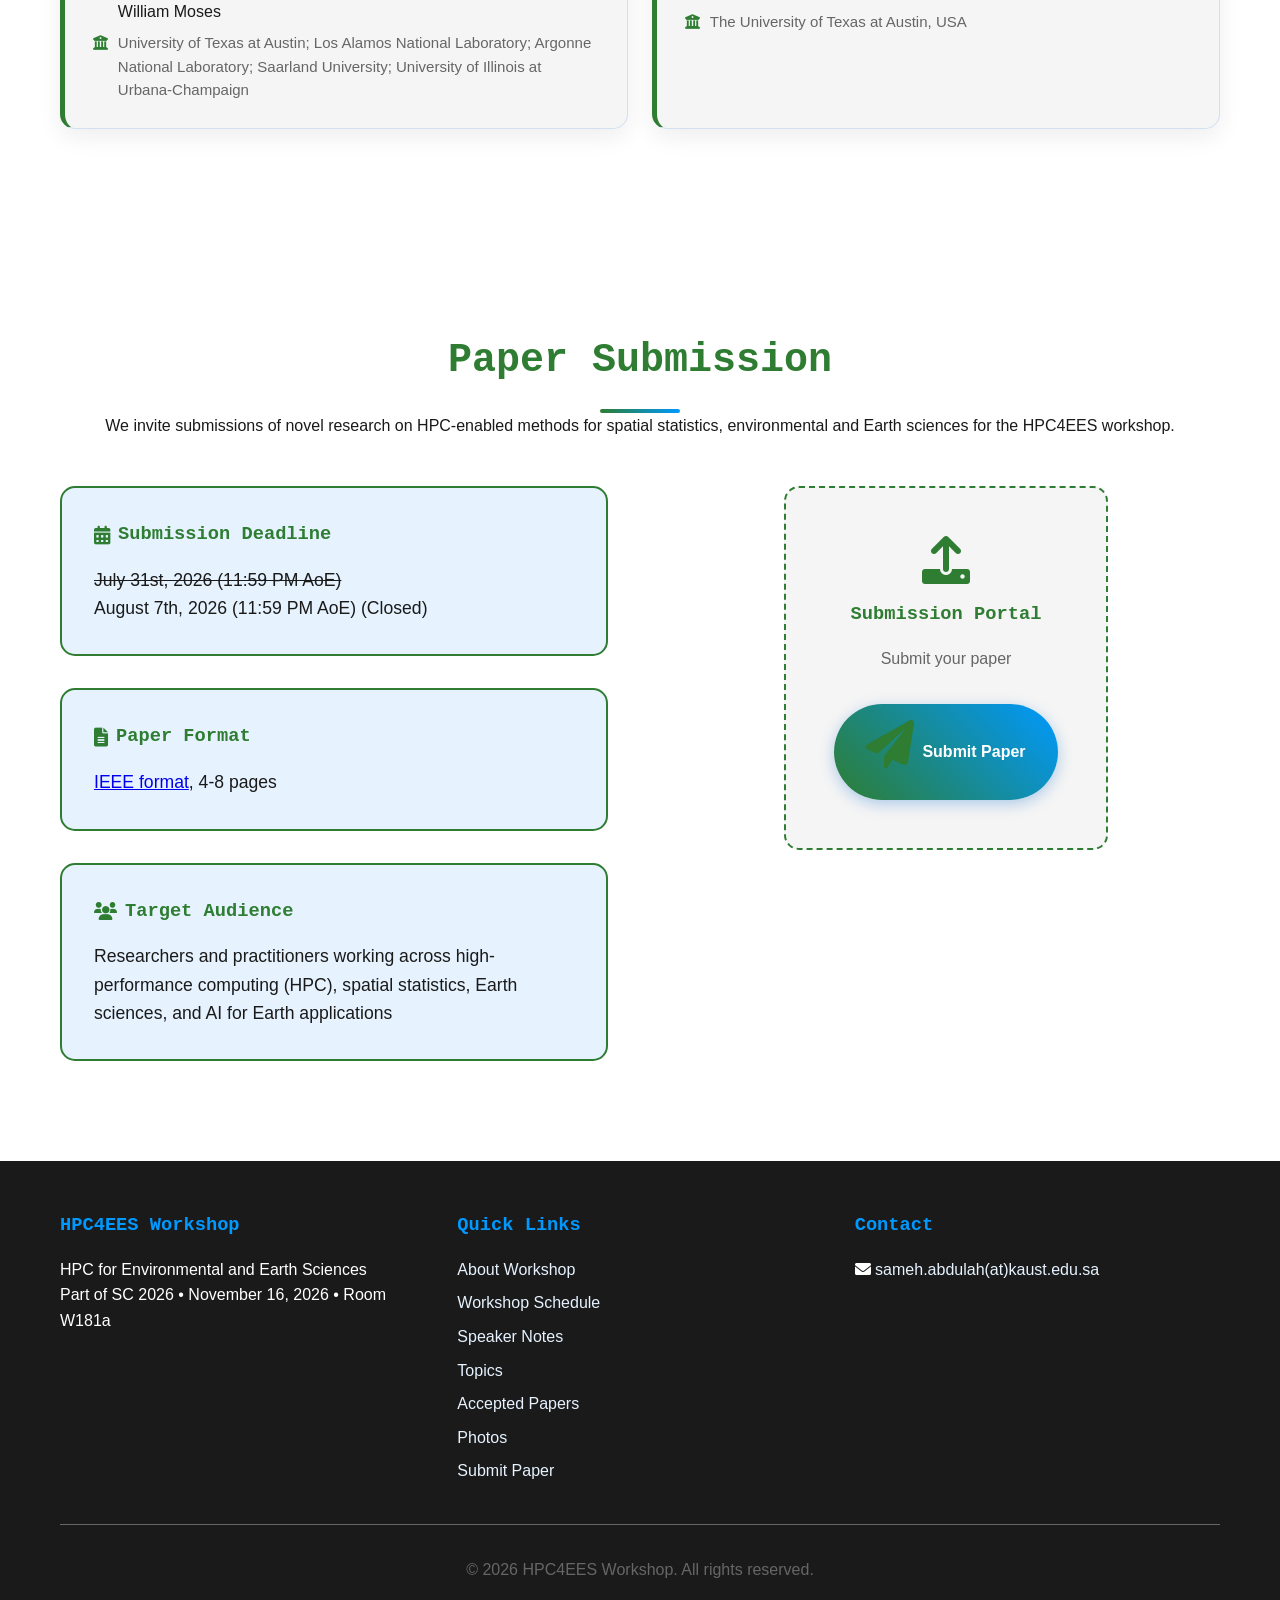
==== commit 79354505: "Add SC26 workshop photos page and keynote slides link" ====
--- a/index.html
+++ b/index.html
@@ -37,6 +37,7 @@
                     </ul>
                 </li>
                 <li><a href="#accepted-papers">Accepted Papers</a></li>
+                <li><a href="photos.html">Photos</a></li>
                 <li><span class="nav-link-disabled" aria-disabled="true">Online Submission (closed)</span></li>
             </ul>
             <div class="hamburger">
@@ -496,6 +497,7 @@
                     </div>
 
                     <div class="keynote-section">
+                        <h4>Presentation Slides</h4><p><a href="https://onedrive.live.com/:p:/g/personal/848C3F276F64CAD0/IQBNM7qg5Q9mRoxQGJTI3ryVAflJC_tFHwHXbbINY6iC0YQ?resid=848C3F276F64CAD0!sa0ba334d0fe546668c501894c8debc95&amp;ithint=file%2Cpptx&amp;e=FqlWrn&amp;CT=1795339787627&amp;OR=Outlook&amp;wdCid=89A25C7A-2716-3243-BC8B-6BC353F6E220&amp;migratedtospo=true&amp;redeem=[base64]" target="_blank" rel="noopener noreferrer">Torsten Hoefler’s Keynote Slides (PowerPoint · OneDrive)</a></p></div><div class="keynote-section">
                         <h4>Abstract</h4>
                         <p>
                             Climate science is being transformed by the convergence of AI, simulations, and
@@ -641,6 +643,7 @@
                         <li><a href="#speaker-notes">Speaker Notes</a></li>
                         <li><a href="#topics">Topics</a></li>
                         <li><a href="#accepted-papers">Accepted Papers</a></li>
+                <li><a href="photos.html">Photos</a></li>
                         <li><a href="#submission">Submit Paper</a></li>
                     </ul>
                 </div>
